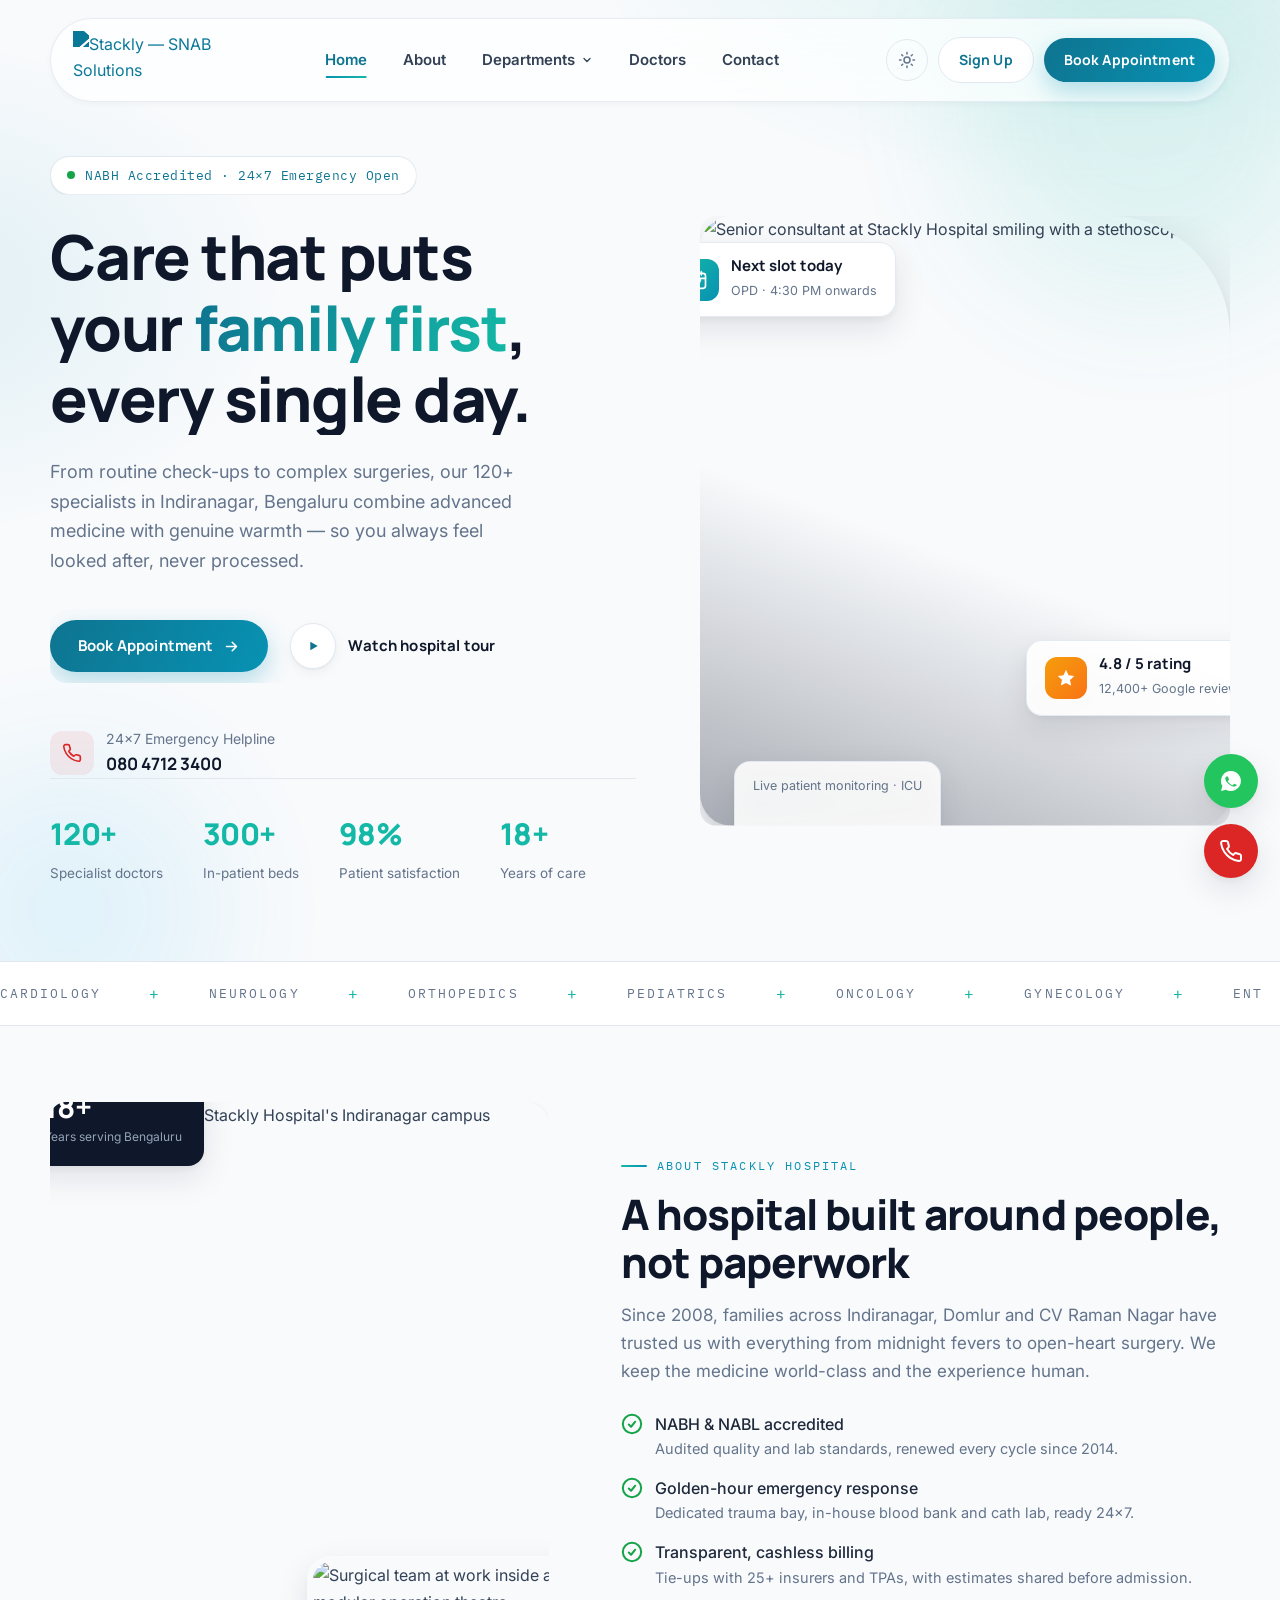
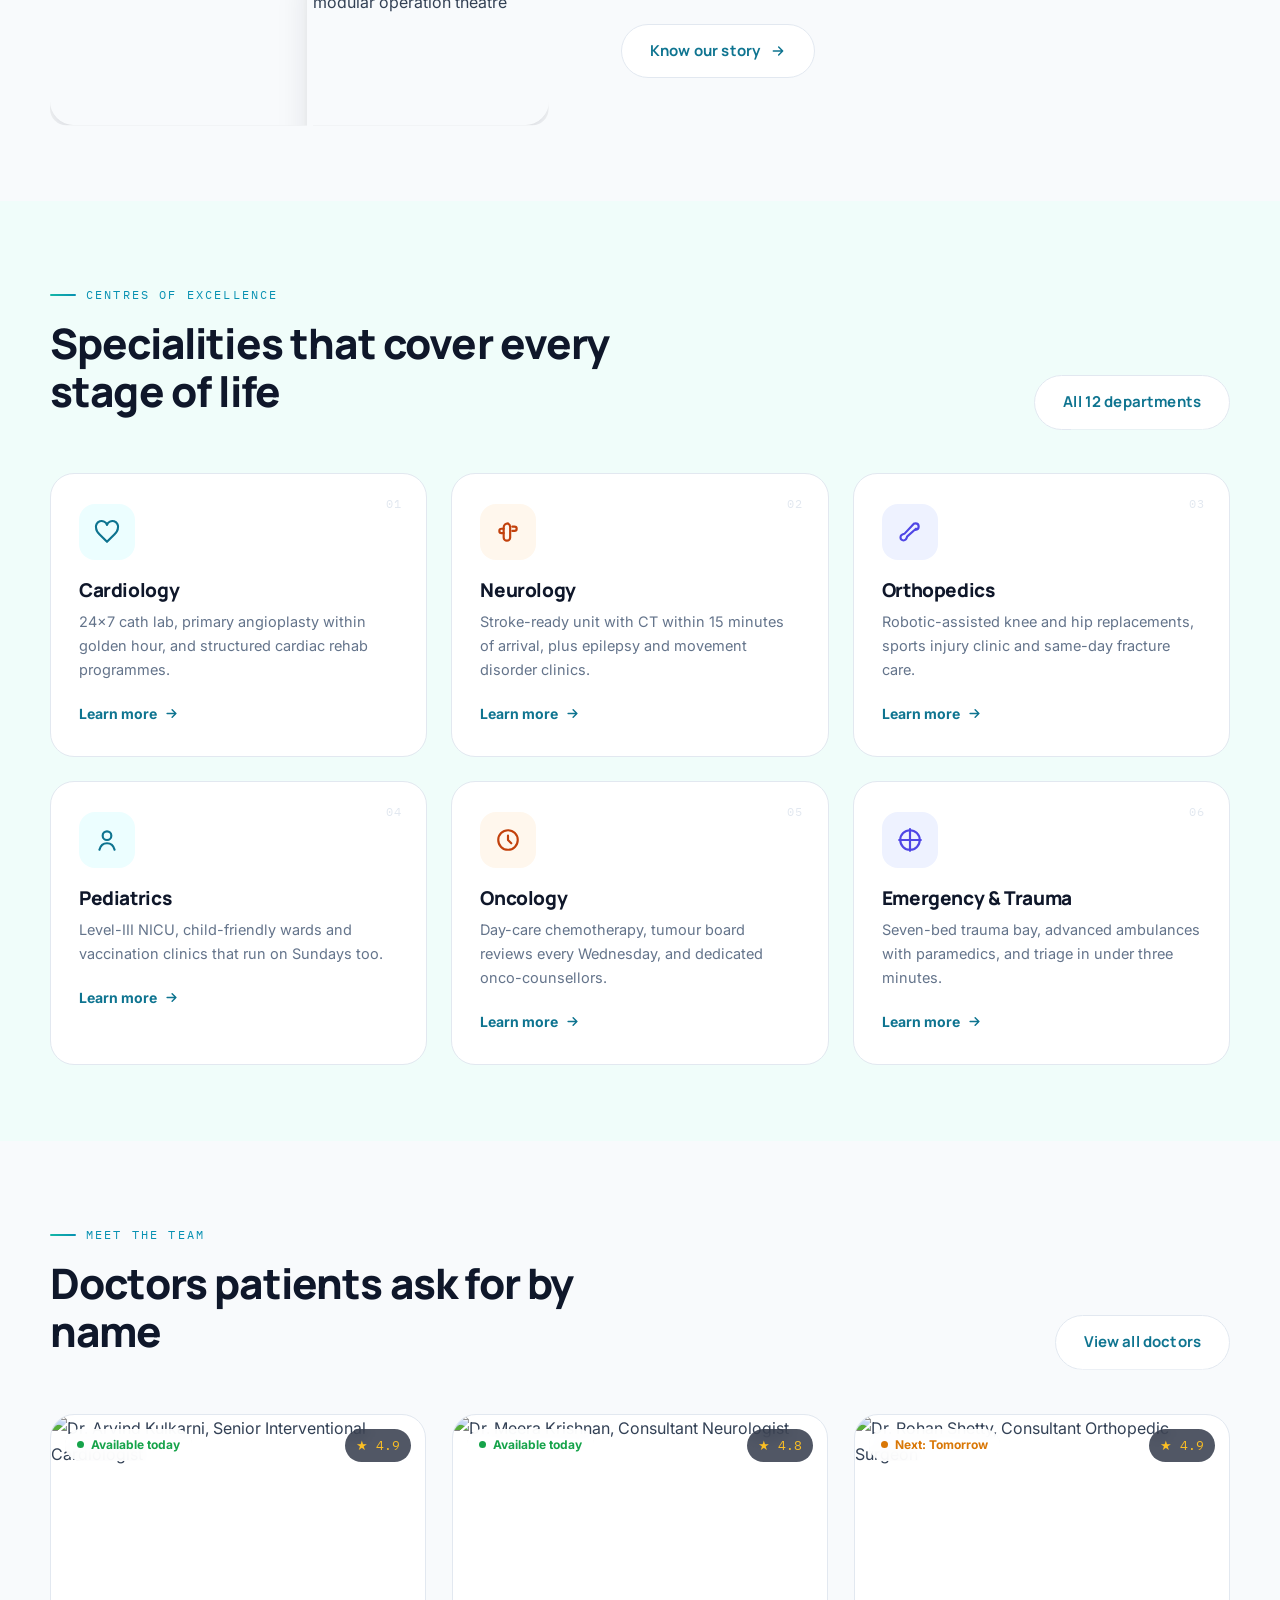
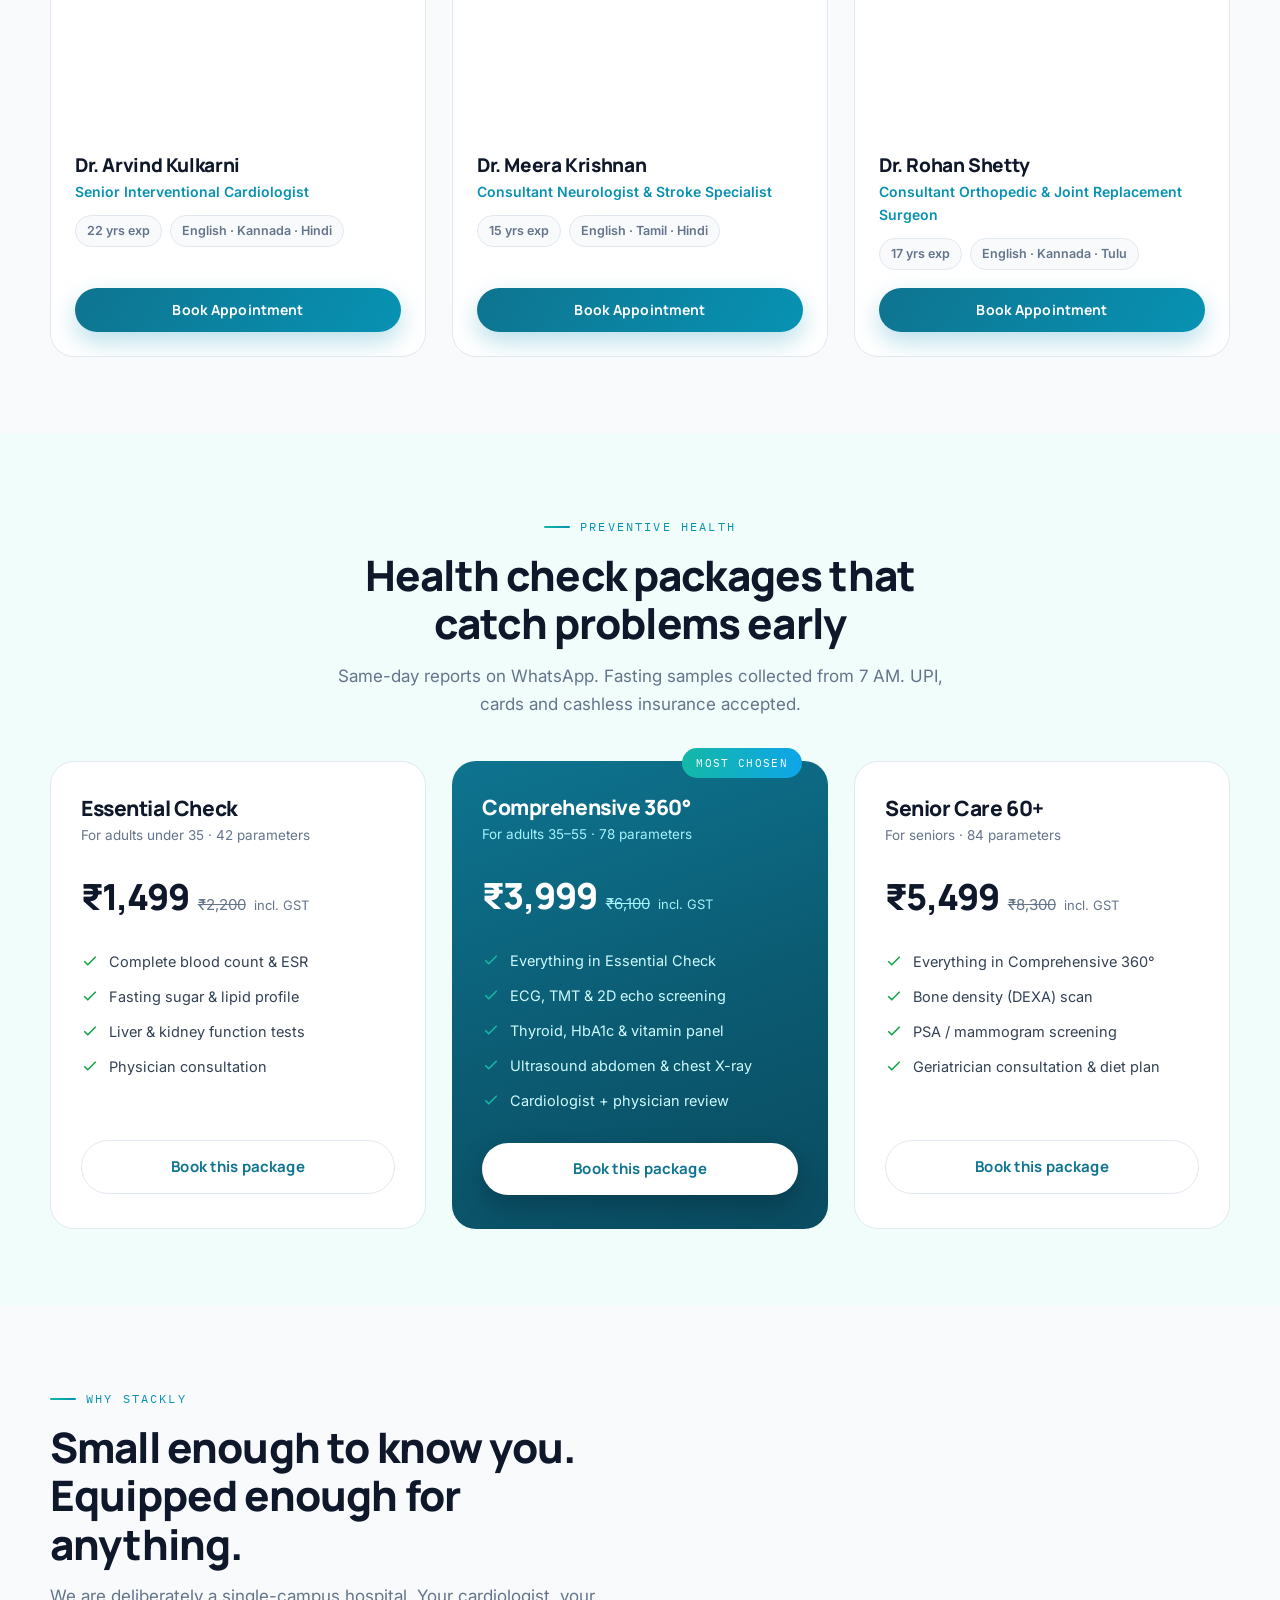
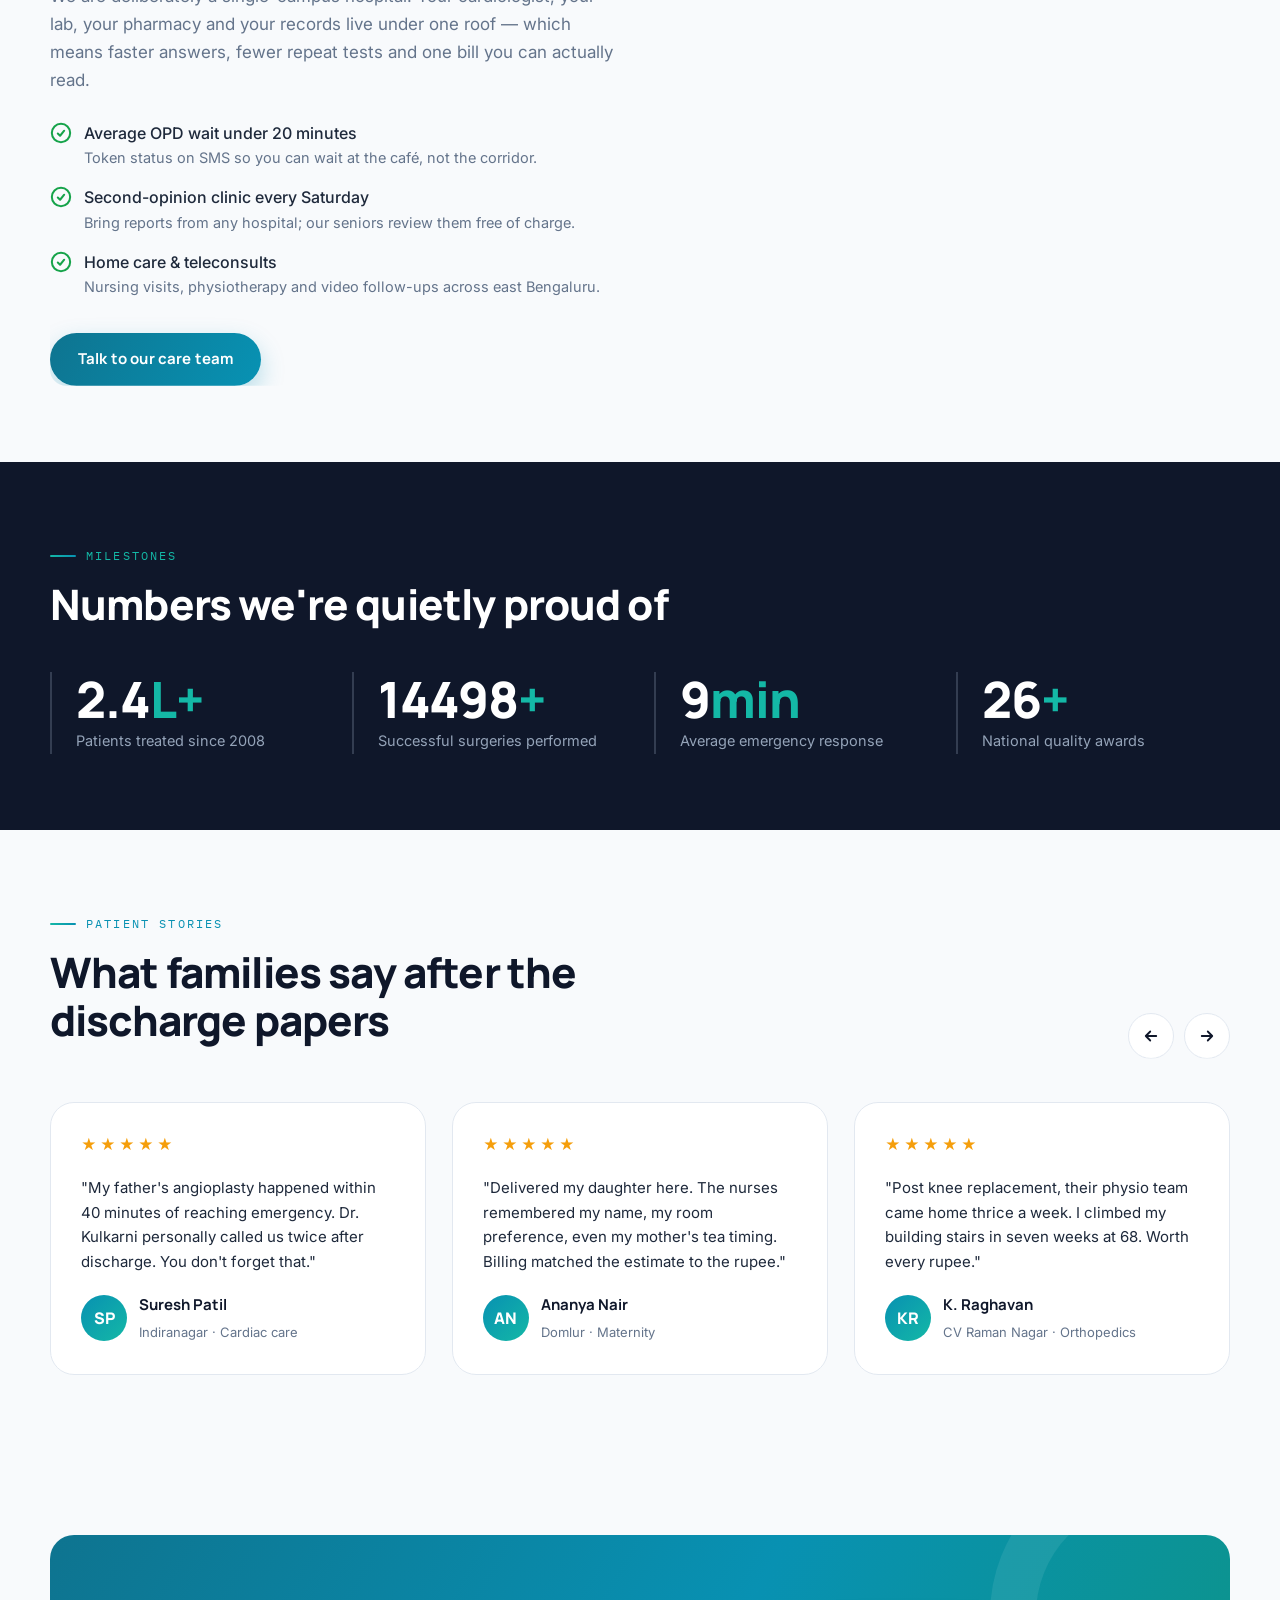
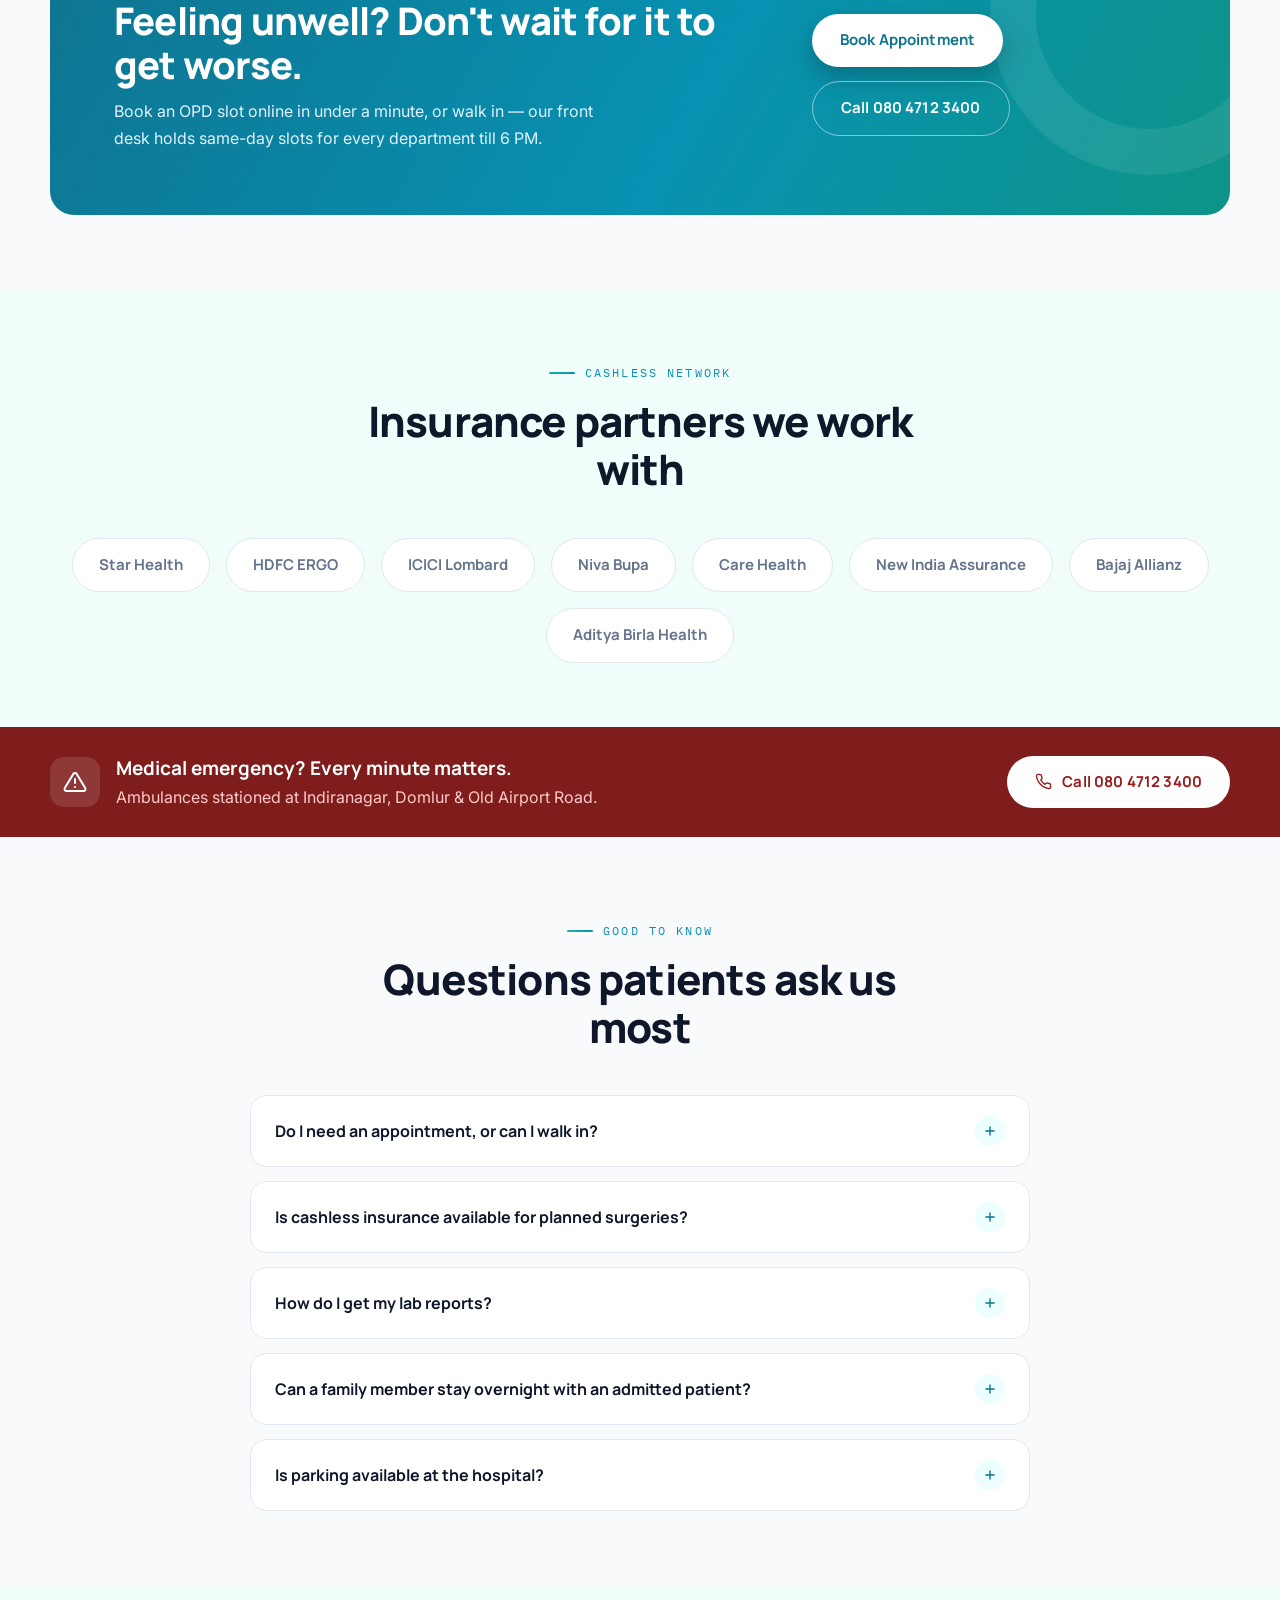
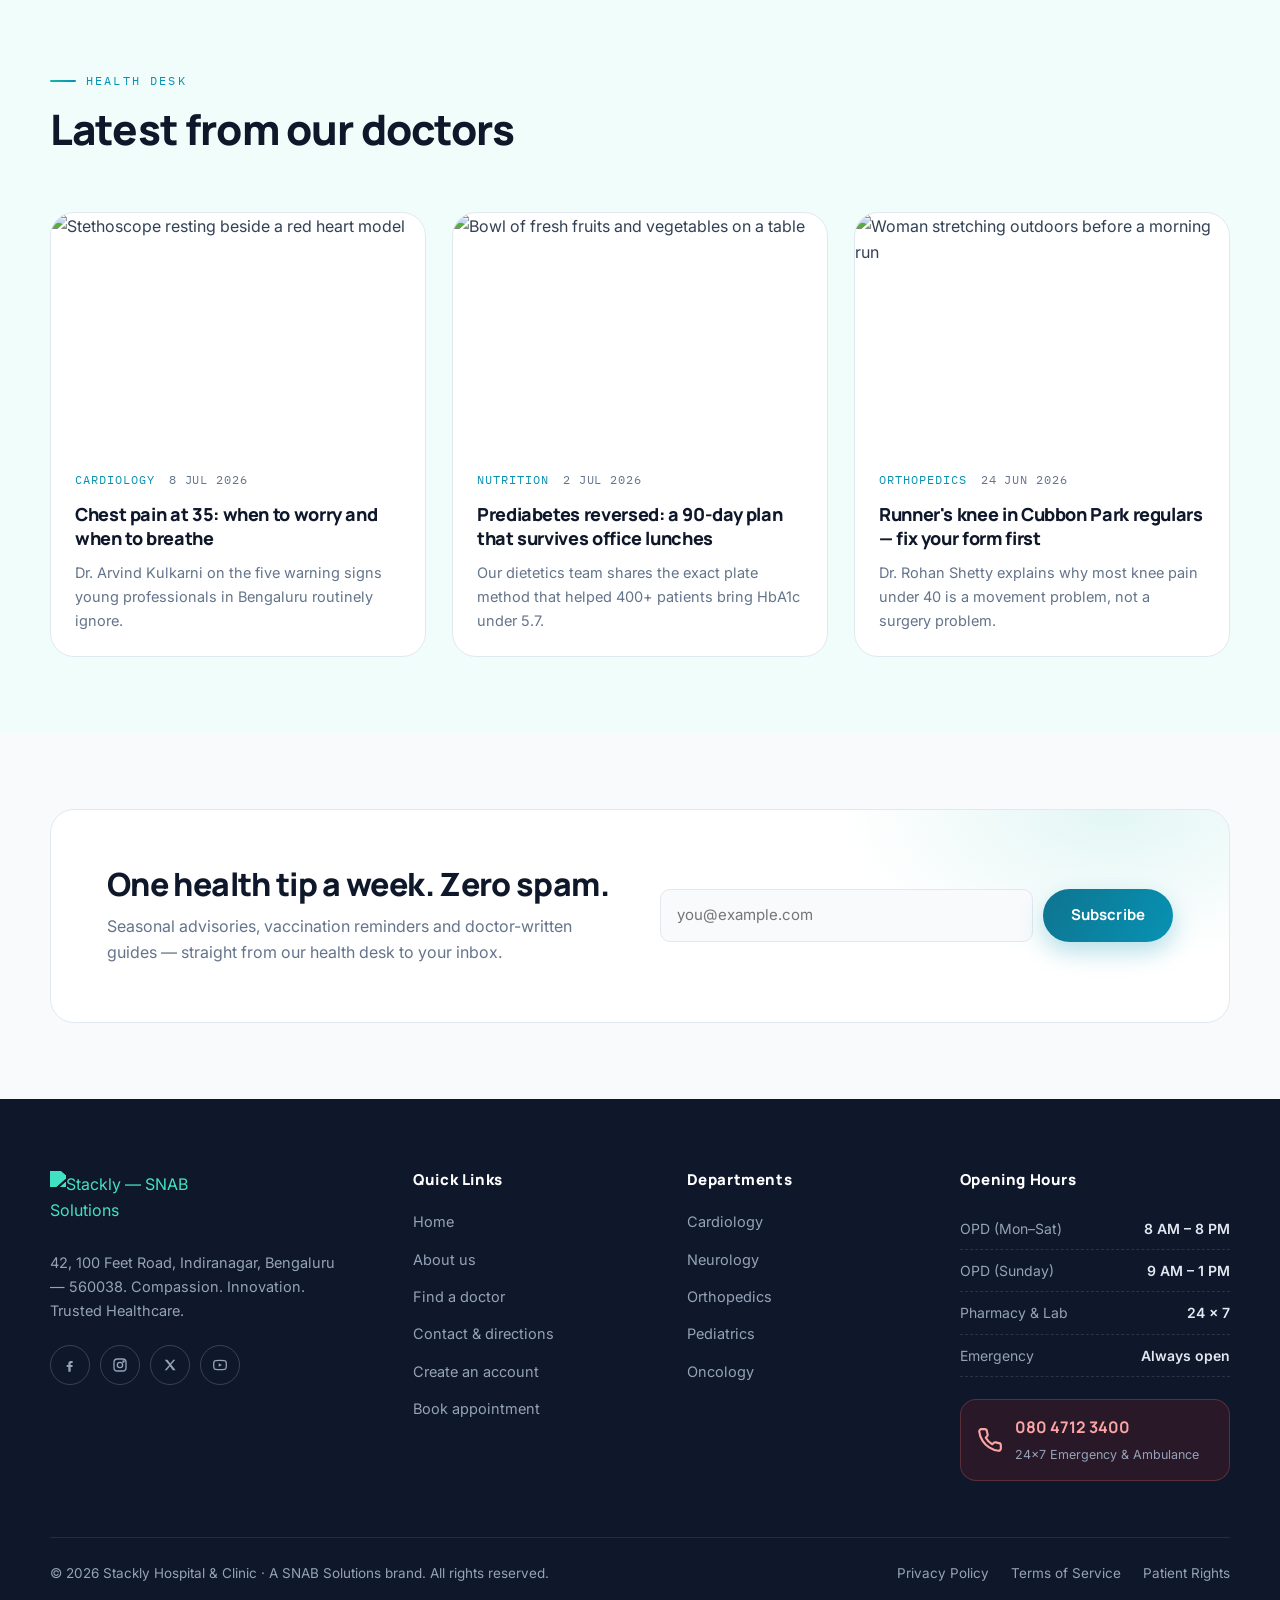
==== index.html @ def2feb5 "initial commit" ====
<!DOCTYPE html>
<html lang="en" data-theme="light">
<head>
  <meta charset="UTF-8">
  <meta name="viewport" content="width=device-width, initial-scale=1.0">
  <title>Stackly Hospital &amp; Clinic — Multi-Speciality Hospital in Bengaluru</title>
  <meta name="description" content="Stackly Hospital & Clinic is a NABH-accredited multi-speciality hospital in Indiranagar, Bengaluru offering 24×7 emergency care, advanced cardiac, neuro and cancer care with 120+ specialist doctors.">
  <link rel="canonical" href="https://www.stacklyhospital.in/index.html">

  <!-- Open Graph -->
  <meta property="og:type" content="website">
  <meta property="og:title" content="Stackly Hospital & Clinic — Compassion. Innovation. Trusted Healthcare.">
  <meta property="og:description" content="NABH-accredited multi-speciality hospital in Bengaluru with 24×7 emergency, 300+ beds and 120+ specialist doctors.">
  <meta property="og:url" content="https://www.stacklyhospital.in/index.html">
  <meta property="og:site_name" content="Stackly Hospital & Clinic">

  <!-- Twitter -->
  <meta name="twitter:card" content="summary_large_image">
  <meta name="twitter:title" content="Stackly Hospital & Clinic — Trusted Healthcare in Bengaluru">
  <meta name="twitter:description" content="24×7 emergency care, advanced diagnostics and 120+ specialists under one roof in Indiranagar, Bengaluru.">

  <!-- Fonts -->
  <link rel="preconnect" href="https://fonts.googleapis.com">
  <link rel="preconnect" href="https://fonts.gstatic.com" crossorigin>
  <link href="https://fonts.googleapis.com/css2?family=Manrope:wght@400;500;600;700;800&family=Inter:wght@400;500;600;700&family=IBM+Plex+Mono:wght@400;500&display=swap" rel="stylesheet">

  <!-- Styles -->
  <link rel="stylesheet" href="css/style.css">
  <link rel="stylesheet" href="css/animations.css">
  <link rel="stylesheet" href="css/responsive.css">

  <!-- Schema.org — Hospital -->
  <script type="application/ld+json">
  {
    "@context": "https://schema.org",
    "@type": "Hospital",
    "name": "Stackly Hospital & Clinic",
    "slogan": "Compassion. Innovation. Trusted Healthcare.",
    "url": "https://www.stacklyhospital.in",
    "telephone": "+91-80-4712-3400",
    "address": {
      "@type": "PostalAddress",
      "streetAddress": "42, 100 Feet Road, Indiranagar",
      "addressLocality": "Bengaluru",
      "addressRegion": "Karnataka",
      "postalCode": "560038",
      "addressCountry": "IN"
    },
    "openingHours": "Mo-Su 00:00-23:59",
    "medicalSpecialty": ["Cardiovascular", "Neurologic", "Orthopedic", "Pediatric", "Oncologic", "Emergency"]
  }
  </script>
</head>
<body>

  <!-- Preloader -->
  <div class="preloader" aria-hidden="true">
    <div>
      <svg class="preloader__pulse" viewBox="0 0 220 50" xmlns="http://www.w3.org/2000/svg">
        <path d="M0 25 H60 L72 25 80 8 92 42 100 25 H130 L140 25 148 14 158 36 166 25 H220"/>
      </svg>
      <p class="preloader__label">Stackly Hospital</p>
    </div>
  </div>

  <!-- Scroll progress -->
  <div class="scroll-progress" aria-hidden="true"></div>

  <!-- ======================= Header ======================= -->
  <header class="site-header">
    <nav class="nav-shell" aria-label="Primary">
      <a class="logo" href="index.html" aria-label="Stackly Hospital &amp; Clinic — home">
        <img class="logo__img" src="https://wsrv.nl/?url=https://snabsolutions.in/wp-content/uploads/2026/02/stackly-snab-solutions.png&w=260&h=104&output=webp&q=80&fit=inside" alt="Stackly — SNAB Solutions" width="260" height="104" fetchpriority="high">
      </a>

      <ul class="nav-links">
        <li><a class="nav-link is-active" href="index.html" aria-current="page">Home</a></li>
        <li><a class="nav-link" href="about.html">About</a></li>
        <li class="has-dropdown">
          <a class="nav-link" href="departments.html">
            Departments
            <svg class="chev" viewBox="0 0 24 24" fill="none" stroke="currentColor" stroke-width="2.5" stroke-linecap="round" aria-hidden="true"><path d="m6 9 6 6 6-6"/></svg>
          </a>
          <div class="dropdown">
            <a href="departments.html#cardiology"><span class="ico"><svg viewBox="0 0 24 24" fill="none" stroke="currentColor" stroke-width="2" stroke-linecap="round" stroke-linejoin="round"><path d="M19 14c1.5-1.5 3-3.2 3-5.2A4.8 4.8 0 0 0 12 5.5 4.8 4.8 0 0 0 2 8.8c0 2 1.5 3.7 3 5.2l7 7Z"/></svg></span>Cardiology</a>
            <a href="departments.html#neurology"><span class="ico"><svg viewBox="0 0 24 24" fill="none" stroke="currentColor" stroke-width="2" stroke-linecap="round" stroke-linejoin="round"><path d="M12 4a4 4 0 0 0-4 4v9a3 3 0 0 0 6 0V8a4 4 0 0 0-2-4Z"/><path d="M8 9H6a2 2 0 0 0 0 4h2m8-6h2a2 2 0 0 1 0 4h-2"/></svg></span>Neurology</a>
            <a href="departments.html#orthopedics"><span class="ico"><svg viewBox="0 0 24 24" fill="none" stroke="currentColor" stroke-width="2" stroke-linecap="round" stroke-linejoin="round"><path d="M17 10c2 0 3-1.5 3-3s-1-3-3-3c-1 0-2 .5-2.5 1.5L7 13.5C6 14 5 14 4 15s-1 3 0 4 3 1 4 0 1-2 1.5-3l8-7"/></svg></span>Orthopedics</a>
            <a href="departments.html#pediatrics"><span class="ico"><svg viewBox="0 0 24 24" fill="none" stroke="currentColor" stroke-width="2" stroke-linecap="round" stroke-linejoin="round"><circle cx="12" cy="8" r="4"/><path d="M5 21c1-4 4-6 7-6s6 2 7 6"/></svg></span>Pediatrics</a>
            <a href="departments.html#oncology"><span class="ico"><svg viewBox="0 0 24 24" fill="none" stroke="currentColor" stroke-width="2" stroke-linecap="round" stroke-linejoin="round"><circle cx="12" cy="12" r="9"/><path d="M12 8v4l3 3"/></svg></span>Oncology</a>
            <a href="departments.html"><span class="ico"><svg viewBox="0 0 24 24" fill="none" stroke="currentColor" stroke-width="2" stroke-linecap="round" stroke-linejoin="round"><path d="M4 6h16M4 12h16M4 18h16"/></svg></span>View all departments</a>
          </div>
        </li>
        <li><a class="nav-link" href="doctors.html">Doctors</a></li>
        <li><a class="nav-link" href="contact.html">Contact</a></li>
      </ul>

      <div class="nav-actions">
        <button class="theme-toggle" type="button" aria-label="Toggle dark mode">
          <svg class="ico-sun" viewBox="0 0 24 24" fill="none" stroke="currentColor" stroke-width="2" stroke-linecap="round" aria-hidden="true"><circle cx="12" cy="12" r="4"/><path d="M12 2v2m0 16v2M4.9 4.9l1.4 1.4m11.4 11.4 1.4 1.4M2 12h2m16 0h2M4.9 19.1l1.4-1.4M17.7 6.3l1.4-1.4"/></svg>
          <svg class="ico-moon" viewBox="0 0 24 24" fill="none" stroke="currentColor" stroke-width="2" stroke-linecap="round" stroke-linejoin="round" aria-hidden="true"><path d="M21 12.8A9 9 0 1 1 11.2 3 7 7 0 0 0 21 12.8Z"/></svg>
        </button>
        <a class="btn btn--ghost btn--sm nav-cta" href="signup.html">Sign Up</a>
        <a class="btn btn--primary btn--sm nav-cta" href="#" data-open-appointment>Book Appointment</a>
        <button class="hamburger" type="button" aria-label="Open menu" aria-expanded="false">
          <span></span><span></span><span></span>
        </button>
      </div>
    </nav>
  </header>

  <!-- Mobile menu -->
  <div class="mobile-menu" id="mobileMenu">
    <a class="is-active" href="index.html" aria-current="page">Home</a>
    <a href="about.html">About</a>
    <a href="departments.html">Departments</a>
    <a href="doctors.html">Doctors</a>
    <a href="contact.html">Contact</a>
    <a href="signup.html">Sign Up</a>
    <a class="btn btn--primary" href="#" data-open-appointment>Book Appointment</a>
  </div>

  <main id="main">

    <!-- ======================= Hero ======================= -->
    <section class="hero" aria-label="Welcome">
      <div class="blob blob--1" aria-hidden="true"></div>
      <div class="blob blob--2" aria-hidden="true"></div>

      <div class="container hero-grid">
        <div class="hero-copy">
          <span class="hero-badge" data-reveal>
            <span class="dot" aria-hidden="true"></span>
            NABH Accredited · 24×7 Emergency Open
          </span>

          <h1>
            <span class="line-reveal"><span>Care that puts</span></span>
            <span class="line-reveal"><span>your <em>family first</em>,</span></span>
            <span class="line-reveal"><span>every single day.</span></span>
          </h1>

          <p class="hero-lede" data-reveal>
            From routine check-ups to complex surgeries, our 120+ specialists in
            Indiranagar, Bengaluru combine advanced medicine with genuine warmth —
            so you always feel looked after, never processed.
          </p>

          <div class="hero-actions" data-reveal>
            <a class="btn btn--primary" href="#" data-open-appointment>
              Book Appointment
              <svg viewBox="0 0 24 24" fill="none" stroke="currentColor" stroke-width="2.2" stroke-linecap="round" stroke-linejoin="round" width="17" height="17" aria-hidden="true"><path d="M5 12h14m-6-6 6 6-6 6"/></svg>
            </a>
            <button class="btn btn--video" type="button">
              <span class="play" aria-hidden="true">
                <svg viewBox="0 0 24 24" fill="currentColor" width="16" height="16"><path d="M8 5.5v13l11-6.5-11-6.5Z"/></svg>
              </span>
              Watch hospital tour
            </button>
          </div>

          <div class="hero-emergency" data-reveal>
            <span class="ico" aria-hidden="true">
              <svg viewBox="0 0 24 24" fill="none" stroke="currentColor" stroke-width="2" stroke-linecap="round" stroke-linejoin="round" width="20" height="20"><path d="M22 16.9v3a2 2 0 0 1-2.2 2 19.8 19.8 0 0 1-8.6-3.1 19.5 19.5 0 0 1-6-6A19.8 19.8 0 0 1 2.1 4.2 2 2 0 0 1 4.1 2h3a2 2 0 0 1 2 1.7c.1 1 .4 2 .7 2.8a2 2 0 0 1-.5 2.1L8.1 9.9a16 16 0 0 0 6 6l1.3-1.2a2 2 0 0 1 2.1-.5c.9.3 1.9.6 2.8.7a2 2 0 0 1 1.7 2Z"/></svg>
            </span>
            <div>
              24×7 Emergency Helpline
              <strong>080 4712 3400</strong>
            </div>
          </div>

          <div class="hero-stats stagger">
            <div class="stat"><b><span data-count="120">0</span><span>+</span></b><small>Specialist doctors</small></div>
            <div class="stat"><b><span data-count="300">0</span><span>+</span></b><small>In-patient beds</small></div>
            <div class="stat"><b><span data-count="98">0</span><span>%</span></b><small>Patient satisfaction</small></div>
            <div class="stat"><b><span data-count="18">0</span><span>+</span></b><small>Years of care</small></div>
          </div>
        </div>

        <div class="hero-media" data-reveal="zoom">
          <div class="hero-media__frame" data-tilt>
            <img src="https://wsrv.nl/?url=https://images.unsplash.com/photo-1612349317150-e413f6a5b16d&w=760&h=880&fit=cover&output=webp&q=72"
                 alt="Senior consultant at Stackly Hospital smiling with a stethoscope"
                 width="760" height="880" fetchpriority="high">
          </div>

          <div class="float-card float-card--appt">
            <span class="ico" aria-hidden="true">
              <svg viewBox="0 0 24 24" fill="none" stroke="currentColor" stroke-width="2" stroke-linecap="round" stroke-linejoin="round" width="20" height="20"><rect x="3" y="4" width="18" height="18" rx="3"/><path d="M16 2v4M8 2v4M3 10h18m-9 4 1.5 1.5L15 12"/></svg>
            </span>
            <div><b>Next slot today</b><small>OPD · 4:30 PM onwards</small></div>
          </div>

          <div class="float-card float-card--rating">
            <span class="ico" aria-hidden="true">
              <svg viewBox="0 0 24 24" fill="currentColor" width="20" height="20"><path d="m12 2 3 6.6 7 .9-5.2 4.9 1.4 7-6.2-3.5L5.8 21l1.4-7L2 9.5l7-.9L12 2Z"/></svg>
            </span>
            <div><b>4.8 / 5 rating</b><small>12,400+ Google reviews</small></div>
          </div>

          <div class="float-card float-card--ecg" aria-hidden="true">
            <small>Live patient monitoring · ICU</small>
            <svg viewBox="0 0 150 34" xmlns="http://www.w3.org/2000/svg">
              <path d="M0 17 H38 L46 17 52 6 60 28 66 17 H96 L104 17 110 10 118 24 124 17 H150"/>
            </svg>
          </div>
        </div>
      </div>
    </section>

    <!-- ======================= Specialties marquee ======================= -->
    <div class="marquee" aria-hidden="true">
      <div class="marquee__track">
        <span>Cardiology</span><span>Neurology</span><span>Orthopedics</span><span>Pediatrics</span><span>Oncology</span><span>Gynecology</span><span>ENT</span><span>Dermatology</span><span>Radiology</span><span>Dental</span>
      </div>
      <div class="marquee__track">
        <span>Cardiology</span><span>Neurology</span><span>Orthopedics</span><span>Pediatrics</span><span>Oncology</span><span>Gynecology</span><span>ENT</span><span>Dermatology</span><span>Radiology</span><span>Dental</span>
      </div>
    </div>

    <!-- ======================= Overview ======================= -->
    <section class="section" aria-labelledby="overview-title">
      <div class="container overview-grid">
        <div class="overview-media" data-reveal="left">
          <img src="https://wsrv.nl/?url=https://images.unsplash.com/photo-1586773860418-d37222d8fce3&w=680&h=850&fit=cover&output=webp&q=72"
               alt="Modern facade of Stackly Hospital's Indiranagar campus"
               width="680" height="850" loading="lazy">
          <img class="img-sm" src="https://wsrv.nl/?url=https://images.unsplash.com/photo-1551076805-e1869033e561&w=480&h=360&fit=cover&output=webp&q=72"
               alt="Surgical team at work inside a modular operation theatre"
               width="480" height="360" loading="lazy">
          <div class="years"><b>18+</b><small>Years serving Bengaluru</small></div>
        </div>

        <div data-reveal="right">
          <p class="eyebrow">About Stackly Hospital</p>
          <h2 class="section-title" id="overview-title">A hospital built around people, not paperwork</h2>
          <p class="section-sub">
            Since 2008, families across Indiranagar, Domlur and CV Raman Nagar have
            trusted us with everything from midnight fevers to open-heart surgery.
            We keep the medicine world-class and the experience human.
          </p>

          <ul class="check-list">
            <li>
              <svg viewBox="0 0 24 24" fill="none" stroke="currentColor" stroke-width="2.2" stroke-linecap="round" stroke-linejoin="round" aria-hidden="true"><circle cx="12" cy="12" r="10"/><path d="m8.5 12.5 2.5 2.5 4.5-5.5"/></svg>
              <div>NABH &amp; NABL accredited<small>Audited quality and lab standards, renewed every cycle since 2014.</small></div>
            </li>
            <li>
              <svg viewBox="0 0 24 24" fill="none" stroke="currentColor" stroke-width="2.2" stroke-linecap="round" stroke-linejoin="round" aria-hidden="true"><circle cx="12" cy="12" r="10"/><path d="m8.5 12.5 2.5 2.5 4.5-5.5"/></svg>
              <div>Golden-hour emergency response<small>Dedicated trauma bay, in-house blood bank and cath lab, ready 24×7.</small></div>
            </li>
            <li>
              <svg viewBox="0 0 24 24" fill="none" stroke="currentColor" stroke-width="2.2" stroke-linecap="round" stroke-linejoin="round" aria-hidden="true"><circle cx="12" cy="12" r="10"/><path d="m8.5 12.5 2.5 2.5 4.5-5.5"/></svg>
              <div>Transparent, cashless billing<small>Tie-ups with 25+ insurers and TPAs, with estimates shared before admission.</small></div>
            </li>
          </ul>

          <a class="btn btn--ghost" href="about.html">Know our story
            <svg viewBox="0 0 24 24" fill="none" stroke="currentColor" stroke-width="2.2" stroke-linecap="round" stroke-linejoin="round" width="16" height="16" aria-hidden="true"><path d="M5 12h14m-6-6 6 6-6 6"/></svg>
          </a>
        </div>
      </div>
    </section>

    <!-- ======================= Departments ======================= -->
    <section class="section section--tint" aria-labelledby="dept-title">
      <div class="container">
        <div class="section-head section-head--split" data-reveal>
          <div>
            <p class="eyebrow">Centres of Excellence</p>
            <h2 class="section-title" id="dept-title">Specialities that cover every stage of life</h2>
          </div>
          <a class="btn btn--ghost" href="departments.html">All 12 departments</a>
        </div>

        <div class="dept-grid stagger">
          <article class="dept-card">
            <span class="num">01</span>
            <span class="ico" aria-hidden="true"><svg viewBox="0 0 24 24" fill="none" stroke="currentColor" stroke-width="2" stroke-linecap="round" stroke-linejoin="round"><path d="M19 14c1.5-1.5 3-3.2 3-5.2A4.8 4.8 0 0 0 12 5.5 4.8 4.8 0 0 0 2 8.8c0 2 1.5 3.7 3 5.2l7 7Z"/></svg></span>
            <h3>Cardiology</h3>
            <p>24×7 cath lab, primary angioplasty within golden hour, and structured cardiac rehab programmes.</p>
            <a class="link" href="departments.html#cardiology">Learn more <svg viewBox="0 0 24 24" fill="none" stroke="currentColor" stroke-width="2.4" stroke-linecap="round" stroke-linejoin="round" aria-hidden="true"><path d="M5 12h14m-6-6 6 6-6 6"/></svg></a>
          </article>

          <article class="dept-card">
            <span class="num">02</span>
            <span class="ico" aria-hidden="true"><svg viewBox="0 0 24 24" fill="none" stroke="currentColor" stroke-width="2" stroke-linecap="round" stroke-linejoin="round"><path d="M12 4a4 4 0 0 0-4 4v9a3 3 0 0 0 6 0V8a4 4 0 0 0-2-4Z"/><path d="M8 9H6a2 2 0 0 0 0 4h2m8-6h2a2 2 0 0 1 0 4h-2"/></svg></span>
            <h3>Neurology</h3>
            <p>Stroke-ready unit with CT within 15 minutes of arrival, plus epilepsy and movement disorder clinics.</p>
            <a class="link" href="departments.html#neurology">Learn more <svg viewBox="0 0 24 24" fill="none" stroke="currentColor" stroke-width="2.4" stroke-linecap="round" stroke-linejoin="round" aria-hidden="true"><path d="M5 12h14m-6-6 6 6-6 6"/></svg></a>
          </article>

          <article class="dept-card">
            <span class="num">03</span>
            <span class="ico" aria-hidden="true"><svg viewBox="0 0 24 24" fill="none" stroke="currentColor" stroke-width="2" stroke-linecap="round" stroke-linejoin="round"><path d="M17 10c2 0 3-1.5 3-3s-1-3-3-3c-1 0-2 .5-2.5 1.5L7 13.5C6 14 5 14 4 15s-1 3 0 4 3 1 4 0 1-2 1.5-3l8-7"/></svg></span>
            <h3>Orthopedics</h3>
            <p>Robotic-assisted knee and hip replacements, sports injury clinic and same-day fracture care.</p>
            <a class="link" href="departments.html#orthopedics">Learn more <svg viewBox="0 0 24 24" fill="none" stroke="currentColor" stroke-width="2.4" stroke-linecap="round" stroke-linejoin="round" aria-hidden="true"><path d="M5 12h14m-6-6 6 6-6 6"/></svg></a>
          </article>

          <article class="dept-card">
            <span class="num">04</span>
            <span class="ico" aria-hidden="true"><svg viewBox="0 0 24 24" fill="none" stroke="currentColor" stroke-width="2" stroke-linecap="round" stroke-linejoin="round"><circle cx="12" cy="8" r="4"/><path d="M5 21c1-4 4-6 7-6s6 2 7 6"/></svg></span>
            <h3>Pediatrics</h3>
            <p>Level-III NICU, child-friendly wards and vaccination clinics that run on Sundays too.</p>
            <a class="link" href="departments.html#pediatrics">Learn more <svg viewBox="0 0 24 24" fill="none" stroke="currentColor" stroke-width="2.4" stroke-linecap="round" stroke-linejoin="round" aria-hidden="true"><path d="M5 12h14m-6-6 6 6-6 6"/></svg></a>
          </article>

          <article class="dept-card">
            <span class="num">05</span>
            <span class="ico" aria-hidden="true"><svg viewBox="0 0 24 24" fill="none" stroke="currentColor" stroke-width="2" stroke-linecap="round" stroke-linejoin="round"><circle cx="12" cy="12" r="9"/><path d="M12 8v4l3 3"/></svg></span>
            <h3>Oncology</h3>
            <p>Day-care chemotherapy, tumour board reviews every Wednesday, and dedicated onco-counsellors.</p>
            <a class="link" href="departments.html#oncology">Learn more <svg viewBox="0 0 24 24" fill="none" stroke="currentColor" stroke-width="2.4" stroke-linecap="round" stroke-linejoin="round" aria-hidden="true"><path d="M5 12h14m-6-6 6 6-6 6"/></svg></a>
          </article>

          <article class="dept-card">
            <span class="num">06</span>
            <span class="ico" aria-hidden="true"><svg viewBox="0 0 24 24" fill="none" stroke="currentColor" stroke-width="2" stroke-linecap="round" stroke-linejoin="round"><path d="M12 2v20M2 12h20"/><circle cx="12" cy="12" r="9"/></svg></span>
            <h3>Emergency &amp; Trauma</h3>
            <p>Seven-bed trauma bay, advanced ambulances with paramedics, and triage in under three minutes.</p>
            <a class="link" href="departments.html#emergency">Learn more <svg viewBox="0 0 24 24" fill="none" stroke="currentColor" stroke-width="2.4" stroke-linecap="round" stroke-linejoin="round" aria-hidden="true"><path d="M5 12h14m-6-6 6 6-6 6"/></svg></a>
          </article>
        </div>
      </div>
    </section>

    <!-- ======================= Doctors preview ======================= -->
    <section class="section" aria-labelledby="docs-title">
      <div class="container">
        <div class="section-head section-head--split" data-reveal>
          <div>
            <p class="eyebrow">Meet the team</p>
            <h2 class="section-title" id="docs-title">Doctors patients ask for by name</h2>
          </div>
          <a class="btn btn--ghost" href="doctors.html">View all doctors</a>
        </div>

        <div class="doc-grid stagger">
          <article class="doc-card">
            <div class="doc-card__media">
              <img src="https://wsrv.nl/?url=https://images.unsplash.com/photo-1622253692010-333f2da6031d&w=600&h=520&fit=cover&output=webp&q=72"
                   alt="Dr. Arvind Kulkarni, Senior Interventional Cardiologist" width="600" height="520" loading="lazy">
              <span class="avail-badge">Available today</span>
              <span class="doc-card__rating" aria-label="Rated 4.9 out of 5">★ 4.9</span>
            </div>
            <div class="doc-card__body">
              <h3>Dr. Arvind Kulkarni</h3>
              <p class="doc-card__spec">Senior Interventional Cardiologist</p>
              <div class="doc-card__meta">
                <span>22 yrs exp</span><span>English · Kannada · Hindi</span>
              </div>
              <a class="btn btn--primary btn--sm" href="#" data-open-appointment>Book Appointment</a>
            </div>
          </article>

          <article class="doc-card">
            <div class="doc-card__media">
              <img src="https://wsrv.nl/?url=https://images.unsplash.com/photo-1594824476967-48c8b964273f&w=600&h=520&fit=cover&output=webp&q=72"
                   alt="Dr. Meera Krishnan, Consultant Neurologist" width="600" height="520" loading="lazy">
              <span class="avail-badge">Available today</span>
              <span class="doc-card__rating" aria-label="Rated 4.8 out of 5">★ 4.8</span>
            </div>
            <div class="doc-card__body">
              <h3>Dr. Meera Krishnan</h3>
              <p class="doc-card__spec">Consultant Neurologist &amp; Stroke Specialist</p>
              <div class="doc-card__meta">
                <span>15 yrs exp</span><span>English · Tamil · Hindi</span>
              </div>
              <a class="btn btn--primary btn--sm" href="#" data-open-appointment>Book Appointment</a>
            </div>
          </article>

          <article class="doc-card">
            <div class="doc-card__media">
              <img src="https://wsrv.nl/?url=https://images.unsplash.com/photo-1537368910025-700350fe46c7&w=600&h=520&fit=cover&output=webp&q=72"
                   alt="Dr. Rohan Shetty, Consultant Orthopedic Surgeon" width="600" height="520" loading="lazy">
              <span class="avail-badge avail-badge--off">Next: Tomorrow</span>
              <span class="doc-card__rating" aria-label="Rated 4.9 out of 5">★ 4.9</span>
            </div>
            <div class="doc-card__body">
              <h3>Dr. Rohan Shetty</h3>
              <p class="doc-card__spec">Consultant Orthopedic &amp; Joint Replacement Surgeon</p>
              <div class="doc-card__meta">
                <span>17 yrs exp</span><span>English · Kannada · Tulu</span>
              </div>
              <a class="btn btn--primary btn--sm" href="#" data-open-appointment>Book Appointment</a>
            </div>
          </article>
        </div>
      </div>
    </section>

    <!-- ======================= Health packages ======================= -->
    <section class="section section--tint" aria-labelledby="pkg-title">
      <div class="container">
        <div class="section-head section-head--center" data-reveal>
          <p class="eyebrow">Preventive Health</p>
          <h2 class="section-title" id="pkg-title">Health check packages that catch problems early</h2>
          <p class="section-sub">Same-day reports on WhatsApp. Fasting samples collected from 7 AM. UPI, cards and cashless insurance accepted.</p>
        </div>

        <div class="pkg-grid stagger">
          <article class="pkg-card">
            <h3>Essential Check</h3>
            <p class="pkg-for">For adults under 35 · 42 parameters</p>
            <div class="pkg-price"><b>₹1,499</b><s>₹2,200</s><small>incl. GST</small></div>
            <ul class="pkg-list">
              <li><svg viewBox="0 0 24 24" fill="none" stroke="currentColor" stroke-width="2.2" stroke-linecap="round" stroke-linejoin="round" aria-hidden="true"><path d="m5 13 4 4L19 7"/></svg>Complete blood count &amp; ESR</li>
              <li><svg viewBox="0 0 24 24" fill="none" stroke="currentColor" stroke-width="2.2" stroke-linecap="round" stroke-linejoin="round" aria-hidden="true"><path d="m5 13 4 4L19 7"/></svg>Fasting sugar &amp; lipid profile</li>
              <li><svg viewBox="0 0 24 24" fill="none" stroke="currentColor" stroke-width="2.2" stroke-linecap="round" stroke-linejoin="round" aria-hidden="true"><path d="m5 13 4 4L19 7"/></svg>Liver &amp; kidney function tests</li>
              <li><svg viewBox="0 0 24 24" fill="none" stroke="currentColor" stroke-width="2.2" stroke-linecap="round" stroke-linejoin="round" aria-hidden="true"><path d="m5 13 4 4L19 7"/></svg>Physician consultation</li>
            </ul>
            <a class="btn btn--ghost" href="#" data-open-appointment>Book this package</a>
          </article>

          <article class="pkg-card pkg-card--featured">
            <span class="pkg-tag">Most chosen</span>
            <h3>Comprehensive 360°</h3>
            <p class="pkg-for">For adults 35–55 · 78 parameters</p>
            <div class="pkg-price"><b>₹3,999</b><s>₹6,100</s><small>incl. GST</small></div>
            <ul class="pkg-list">
              <li><svg viewBox="0 0 24 24" fill="none" stroke="currentColor" stroke-width="2.2" stroke-linecap="round" stroke-linejoin="round" aria-hidden="true"><path d="m5 13 4 4L19 7"/></svg>Everything in Essential Check</li>
              <li><svg viewBox="0 0 24 24" fill="none" stroke="currentColor" stroke-width="2.2" stroke-linecap="round" stroke-linejoin="round" aria-hidden="true"><path d="m5 13 4 4L19 7"/></svg>ECG, TMT &amp; 2D echo screening</li>
              <li><svg viewBox="0 0 24 24" fill="none" stroke="currentColor" stroke-width="2.2" stroke-linecap="round" stroke-linejoin="round" aria-hidden="true"><path d="m5 13 4 4L19 7"/></svg>Thyroid, HbA1c &amp; vitamin panel</li>
              <li><svg viewBox="0 0 24 24" fill="none" stroke="currentColor" stroke-width="2.2" stroke-linecap="round" stroke-linejoin="round" aria-hidden="true"><path d="m5 13 4 4L19 7"/></svg>Ultrasound abdomen &amp; chest X-ray</li>
              <li><svg viewBox="0 0 24 24" fill="none" stroke="currentColor" stroke-width="2.2" stroke-linecap="round" stroke-linejoin="round" aria-hidden="true"><path d="m5 13 4 4L19 7"/></svg>Cardiologist + physician review</li>
            </ul>
            <a class="btn btn--light" href="#" data-open-appointment>Book this package</a>
          </article>

          <article class="pkg-card">
            <h3>Senior Care 60+</h3>
            <p class="pkg-for">For seniors · 84 parameters</p>
            <div class="pkg-price"><b>₹5,499</b><s>₹8,300</s><small>incl. GST</small></div>
            <ul class="pkg-list">
              <li><svg viewBox="0 0 24 24" fill="none" stroke="currentColor" stroke-width="2.2" stroke-linecap="round" stroke-linejoin="round" aria-hidden="true"><path d="m5 13 4 4L19 7"/></svg>Everything in Comprehensive 360°</li>
              <li><svg viewBox="0 0 24 24" fill="none" stroke="currentColor" stroke-width="2.2" stroke-linecap="round" stroke-linejoin="round" aria-hidden="true"><path d="m5 13 4 4L19 7"/></svg>Bone density (DEXA) scan</li>
              <li><svg viewBox="0 0 24 24" fill="none" stroke="currentColor" stroke-width="2.2" stroke-linecap="round" stroke-linejoin="round" aria-hidden="true"><path d="m5 13 4 4L19 7"/></svg>PSA / mammogram screening</li>
              <li><svg viewBox="0 0 24 24" fill="none" stroke="currentColor" stroke-width="2.2" stroke-linecap="round" stroke-linejoin="round" aria-hidden="true"><path d="m5 13 4 4L19 7"/></svg>Geriatrician consultation &amp; diet plan</li>
            </ul>
            <a class="btn btn--ghost" href="#" data-open-appointment>Book this package</a>
          </article>
        </div>
      </div>
    </section>

    <!-- ======================= Why choose us ======================= -->
    <section class="section" aria-labelledby="why-title">
      <div class="container grid-2">
        <div data-reveal="left">
          <p class="eyebrow">Why Stackly</p>
          <h2 class="section-title" id="why-title">Small enough to know you. Equipped enough for anything.</h2>
          <p class="section-sub">
            We are deliberately a single-campus hospital. Your cardiologist, your lab,
            your pharmacy and your records live under one roof — which means faster
            answers, fewer repeat tests and one bill you can actually read.
          </p>
          <ul class="check-list">
            <li>
              <svg viewBox="0 0 24 24" fill="none" stroke="currentColor" stroke-width="2.2" stroke-linecap="round" stroke-linejoin="round" aria-hidden="true"><circle cx="12" cy="12" r="10"/><path d="m8.5 12.5 2.5 2.5 4.5-5.5"/></svg>
              <div>Average OPD wait under 20 minutes<small>Token status on SMS so you can wait at the café, not the corridor.</small></div>
            </li>
            <li>
              <svg viewBox="0 0 24 24" fill="none" stroke="currentColor" stroke-width="2.2" stroke-linecap="round" stroke-linejoin="round" aria-hidden="true"><circle cx="12" cy="12" r="10"/><path d="m8.5 12.5 2.5 2.5 4.5-5.5"/></svg>
              <div>Second-opinion clinic every Saturday<small>Bring reports from any hospital; our seniors review them free of charge.</small></div>
            </li>
            <li>
              <svg viewBox="0 0 24 24" fill="none" stroke="currentColor" stroke-width="2.2" stroke-linecap="round" stroke-linejoin="round" aria-hidden="true"><circle cx="12" cy="12" r="10"/><path d="m8.5 12.5 2.5 2.5 4.5-5.5"/></svg>
              <div>Home care &amp; teleconsults<small>Nursing visits, physiotherapy and video follow-ups across east Bengaluru.</small></div>
            </li>
          </ul>
          <a class="btn btn--primary" href="contact.html">Talk to our care team</a>
        </div>

        <div data-reveal="mask">
          <img src="https://wsrv.nl/?url=https://images.unsplash.com/photo-1666214280557-f1b5022eb634&w=760&h=640&fit=cover&output=webp&q=72"
               alt="Doctor explaining a treatment plan to a patient and her daughter"
               width="760" height="640" loading="lazy" style="border-radius:24px; box-shadow:var(--shadow-md);">
        </div>
      </div>
    </section>

    <!-- ======================= Achievements ======================= -->
    <section class="section section--dark" aria-labelledby="ach-title">
      <div class="container">
        <div class="section-head" data-reveal>
          <p class="eyebrow">Milestones</p>
          <h2 class="section-title" id="ach-title">Numbers we're quietly proud of</h2>
        </div>
        <div class="counters stagger">
          <div class="counter"><b><span data-count="2.4">0</span><span class="suffix">L+</span></b><small>Patients treated since 2008</small></div>
          <div class="counter"><b><span data-count="14500">0</span><span class="suffix">+</span></b><small>Successful surgeries performed</small></div>
          <div class="counter"><b><span data-count="9">0</span><span class="suffix">min</span></b><small>Average emergency response</small></div>
          <div class="counter"><b><span data-count="26">0</span><span class="suffix">+</span></b><small>National quality awards</small></div>
        </div>
      </div>
    </section>

    <!-- ======================= Testimonials ======================= -->
    <section class="section" aria-labelledby="testi-title">
      <div class="container">
        <div class="section-head section-head--split" data-reveal>
          <div>
            <p class="eyebrow">Patient stories</p>
            <h2 class="section-title" id="testi-title">What families say after the discharge papers</h2>
          </div>
          <div class="testi-nav">
            <button type="button" data-testi-prev aria-label="Previous testimonials">
              <svg viewBox="0 0 24 24" fill="none" stroke="currentColor" stroke-width="2.4" stroke-linecap="round" stroke-linejoin="round" aria-hidden="true"><path d="M19 12H5m6 6-6-6 6-6"/></svg>
            </button>
            <button type="button" data-testi-next aria-label="Next testimonials">
              <svg viewBox="0 0 24 24" fill="none" stroke="currentColor" stroke-width="2.4" stroke-linecap="round" stroke-linejoin="round" aria-hidden="true"><path d="M5 12h14m-6-6 6 6-6 6"/></svg>
            </button>
          </div>
        </div>

        <div class="testi-wrap" data-reveal>
          <div class="testi-track" tabindex="0" aria-label="Patient testimonials, scrollable">
            <blockquote class="testi-card">
              <div class="stars" aria-label="5 star rating">★★★★★</div>
              <p>"My father's angioplasty happened within 40 minutes of reaching emergency. Dr. Kulkarni personally called us twice after discharge. You don't forget that."</p>
              <footer><span class="avatar" aria-hidden="true">SP</span><div><b>Suresh Patil</b><small>Indiranagar · Cardiac care</small></div></footer>
            </blockquote>
            <blockquote class="testi-card">
              <div class="stars" aria-label="5 star rating">★★★★★</div>
              <p>"Delivered my daughter here. The nurses remembered my name, my room preference, even my mother's tea timing. Billing matched the estimate to the rupee."</p>
              <footer><span class="avatar" aria-hidden="true">AN</span><div><b>Ananya Nair</b><small>Domlur · Maternity</small></div></footer>
            </blockquote>
            <blockquote class="testi-card">
              <div class="stars" aria-label="5 star rating">★★★★★</div>
              <p>"Post knee replacement, their physio team came home thrice a week. I climbed my building stairs in seven weeks at 68. Worth every rupee."</p>
              <footer><span class="avatar" aria-hidden="true">KR</span><div><b>K. Raghavan</b><small>CV Raman Nagar · Orthopedics</small></div></footer>
            </blockquote>
            <blockquote class="testi-card">
              <div class="stars" aria-label="5 star rating">★★★★★</div>
              <p>"Chemo is frightening. The day-care oncology ward made it bearable — warm blankets, a counsellor who listens, and zero waiting for my slot."</p>
              <footer><span class="avatar" aria-hidden="true">FB</span><div><b>Farida Begum</b><small>Frazer Town · Oncology</small></div></footer>
            </blockquote>
            <blockquote class="testi-card">
              <div class="stars" aria-label="5 star rating">★★★★★</div>
              <p>"Rushed my son in at 2 AM with breathing trouble. Triaged in minutes, pediatrician at the bed before I finished the forms. Forever grateful."</p>
              <footer><span class="avatar" aria-hidden="true">VG</span><div><b>Vikram Gowda</b><small>HAL 2nd Stage · Pediatrics</small></div></footer>
            </blockquote>
          </div>
        </div>
      </div>
    </section>

    <!-- ======================= Appointment CTA ======================= -->
    <section class="section" aria-label="Book an appointment">
      <div class="container">
        <div class="cta-band" data-reveal="zoom">
          <div>
            <h2>Feeling unwell? Don't wait for it to get worse.</h2>
            <p>Book an OPD slot online in under a minute, or walk in — our front desk holds same-day slots for every department till 6 PM.</p>
          </div>
          <div class="actions">
            <a class="btn btn--light" href="#" data-open-appointment>Book Appointment</a>
            <a class="btn btn--ghost" href="tel:+918047123400" style="border-color:rgba(255,255,255,.5); color:#fff; background:transparent;">Call 080 4712 3400</a>
          </div>
        </div>
      </div>
    </section>

    <!-- ======================= Insurance partners ======================= -->
    <section class="section section--tint" aria-labelledby="ins-title" style="padding-block:64px;">
      <div class="container">
        <div class="section-head section-head--center" data-reveal>
          <p class="eyebrow">Cashless Network</p>
          <h2 class="section-title" id="ins-title">Insurance partners we work with</h2>
        </div>
        <div class="insurance-strip stagger">
          <span>Star Health</span>
          <span>HDFC ERGO</span>
          <span>ICICI Lombard</span>
          <span>Niva Bupa</span>
          <span>Care Health</span>
          <span>New India Assurance</span>
          <span>Bajaj Allianz</span>
          <span>Aditya Birla Health</span>
        </div>
      </div>
    </section>

    <!-- ======================= Emergency banner ======================= -->
    <section class="emergency-banner" aria-label="Emergency contact">
      <div class="container">
        <div class="left">
          <span class="ico" aria-hidden="true">
            <svg viewBox="0 0 24 24" fill="none" stroke="currentColor" stroke-width="2" stroke-linecap="round" stroke-linejoin="round" width="24" height="24"><path d="M12 9v4m0 4h.01M10.3 3.9 1.8 18a2 2 0 0 0 1.7 3h17a2 2 0 0 0 1.7-3L13.7 3.9a2 2 0 0 0-3.4 0Z"/></svg>
          </span>
          <div>
            <b>Medical emergency? Every minute matters.</b>
            Ambulances stationed at Indiranagar, Domlur &amp; Old Airport Road.
          </div>
        </div>
        <a class="btn" href="tel:+918047123400">
          <svg viewBox="0 0 24 24" fill="none" stroke="currentColor" stroke-width="2" stroke-linecap="round" stroke-linejoin="round" width="17" height="17" aria-hidden="true"><path d="M22 16.9v3a2 2 0 0 1-2.2 2 19.8 19.8 0 0 1-8.6-3.1 19.5 19.5 0 0 1-6-6A19.8 19.8 0 0 1 2.1 4.2 2 2 0 0 1 4.1 2h3a2 2 0 0 1 2 1.7c.1 1 .4 2 .7 2.8a2 2 0 0 1-.5 2.1L8.1 9.9a16 16 0 0 0 6 6l1.3-1.2a2 2 0 0 1 2.1-.5c.9.3 1.9.6 2.8.7a2 2 0 0 1 1.7 2Z"/></svg>
          Call 080 4712 3400
        </a>
      </div>
    </section>

    <!-- ======================= FAQ ======================= -->
    <section class="section" aria-labelledby="faq-title">
      <div class="container">
        <div class="section-head section-head--center" data-reveal>
          <p class="eyebrow">Good to know</p>
          <h2 class="section-title" id="faq-title">Questions patients ask us most</h2>
        </div>

        <div class="faq-list" data-reveal>
          <div class="faq-item">
            <button class="faq-q" type="button" aria-expanded="false">
              Do I need an appointment, or can I walk in?
              <span class="plus" aria-hidden="true"><svg viewBox="0 0 24 24" fill="none" stroke="currentColor" stroke-width="2.4" stroke-linecap="round" width="14" height="14"><path d="M12 5v14M5 12h14"/></svg></span>
            </button>
            <div class="faq-a"><p>Both work. Booked patients get a fixed token; walk-ins are seen in order of arrival. For super-speciality OPDs (cardiology, neurology, oncology) we recommend booking, since evening slots fill up by noon.</p></div>
          </div>

          <div class="faq-item">
            <button class="faq-q" type="button" aria-expanded="false">
              Is cashless insurance available for planned surgeries?
              <span class="plus" aria-hidden="true"><svg viewBox="0 0 24 24" fill="none" stroke="currentColor" stroke-width="2.4" stroke-linecap="round" width="14" height="14"><path d="M12 5v14M5 12h14"/></svg></span>
            </button>
            <div class="faq-a"><p>Yes. We have cashless tie-ups with 25+ insurers and TPAs. Share your policy details 48 hours before admission and our insurance desk handles pre-authorisation end to end. Emergency admissions are pre-authorised in parallel with treatment.</p></div>
          </div>

          <div class="faq-item">
            <button class="faq-q" type="button" aria-expanded="false">
              How do I get my lab reports?
              <span class="plus" aria-hidden="true"><svg viewBox="0 0 24 24" fill="none" stroke="currentColor" stroke-width="2.4" stroke-linecap="round" width="14" height="14"><path d="M12 5v14M5 12h14"/></svg></span>
            </button>
            <div class="faq-a"><p>Most routine reports reach you on WhatsApp and email the same day, usually within 6 hours of sample collection. Radiology reports take up to 24 hours. Printed copies are available at the reports counter on the ground floor.</p></div>
          </div>

          <div class="faq-item">
            <button class="faq-q" type="button" aria-expanded="false">
              Can a family member stay overnight with an admitted patient?
              <span class="plus" aria-hidden="true"><svg viewBox="0 0 24 24" fill="none" stroke="currentColor" stroke-width="2.4" stroke-linecap="round" width="14" height="14"><path d="M12 5v14M5 12h14"/></svg></span>
            </button>
            <div class="faq-a"><p>One attendant is welcome in private and semi-private rooms, with a fold-out bed provided. ICU visits follow fixed hours (11 AM–12 PM and 5–6 PM) to protect infection control, with the duty doctor briefing families twice daily.</p></div>
          </div>

          <div class="faq-item">
            <button class="faq-q" type="button" aria-expanded="false">
              Is parking available at the hospital?
              <span class="plus" aria-hidden="true"><svg viewBox="0 0 24 24" fill="none" stroke="currentColor" stroke-width="2.4" stroke-linecap="round" width="14" height="14"><path d="M12 5v14M5 12h14"/></svg></span>
            </button>
            <div class="faq-a"><p>Yes — two basement levels with 180 car slots and dedicated two-wheeler parking, free for OPD patients for the first three hours. A drop-off bay at the main entrance has wheelchair assistance on call.</p></div>
          </div>
        </div>
      </div>
    </section>

    <!-- ======================= Health articles ======================= -->
    <section class="section section--tint" aria-labelledby="blog-title">
      <div class="container">
        <div class="section-head section-head--split" data-reveal>
          <div>
            <p class="eyebrow">Health Desk</p>
            <h2 class="section-title" id="blog-title">Latest from our doctors</h2>
          </div>
        </div>

        <div class="article-grid stagger">
          <article class="article-card">
            <img src="https://wsrv.nl/?url=https://images.unsplash.com/photo-1505751172876-fa1923c5c528&w=640&h=400&fit=cover&output=webp&q=72"
                 alt="Stethoscope resting beside a red heart model" width="640" height="400" loading="lazy">
            <div class="body">
              <div class="meta"><span class="tag">Cardiology</span><span>8 Jul 2026</span></div>
              <h3><a href="#">Chest pain at 35: when to worry and when to breathe</a></h3>
              <p>Dr. Arvind Kulkarni on the five warning signs young professionals in Bengaluru routinely ignore.</p>
            </div>
          </article>

          <article class="article-card">
            <img src="https://wsrv.nl/?url=https://images.unsplash.com/photo-1490645935967-10de6ba17061&w=640&h=400&fit=cover&output=webp&q=72"
                 alt="Bowl of fresh fruits and vegetables on a table" width="640" height="400" loading="lazy">
            <div class="body">
              <div class="meta"><span class="tag">Nutrition</span><span>2 Jul 2026</span></div>
              <h3><a href="#">Prediabetes reversed: a 90-day plan that survives office lunches</a></h3>
              <p>Our dietetics team shares the exact plate method that helped 400+ patients bring HbA1c under 5.7.</p>
            </div>
          </article>

          <article class="article-card">
            <img src="https://wsrv.nl/?url=https://images.unsplash.com/photo-1571019613454-1cb2f99b2d8b&w=640&h=400&fit=cover&output=webp&q=72"
                 alt="Woman stretching outdoors before a morning run" width="640" height="400" loading="lazy">
            <div class="body">
              <div class="meta"><span class="tag">Orthopedics</span><span>24 Jun 2026</span></div>
              <h3><a href="#">Runner's knee in Cubbon Park regulars — fix your form first</a></h3>
              <p>Dr. Rohan Shetty explains why most knee pain under 40 is a movement problem, not a surgery problem.</p>
            </div>
          </article>
        </div>
      </div>
    </section>

    <!-- ======================= Newsletter ======================= -->
    <section class="section" aria-labelledby="nl-title">
      <div class="container">
        <div class="newsletter" data-reveal>
          <div>
            <h2 id="nl-title">One health tip a week. Zero spam.</h2>
            <p>Seasonal advisories, vaccination reminders and doctor-written guides — straight from our health desk to your inbox.</p>
          </div>
          <form data-validate-form data-success-message="You're subscribed! See you in your inbox." novalidate>
            <div class="field" style="flex:1;">
              <label class="sr-only" for="nlEmail" style="position:absolute; width:1px; height:1px; overflow:hidden; clip:rect(0 0 0 0);">Email address</label>
              <input type="email" id="nlEmail" placeholder="you@example.com" data-validate="email" autocomplete="email">
              <span class="field-error" role="alert"></span>
            </div>
            <button class="btn btn--primary" type="submit">Subscribe</button>
          </form>
        </div>
      </div>
    </section>
  </main>

  <!-- ======================= Footer ======================= --> 
  <footer class="site-footer">
    <div class="container">
      <div class="top">
        <div class="brand">
          <a class="logo logo--footer" href="index.html" aria-label="Stackly Hospital &amp; Clinic — home">
            <img class="logo__img" src="https://wsrv.nl/?url=https://snabsolutions.in/wp-content/uploads/2026/02/stackly-snab-solutions.png&w=260&h=104&output=webp&q=80&fit=inside" alt="Stackly — SNAB Solutions" width="260" height="104" loading="lazy">
          </a>
          <p>42, 100 Feet Road, Indiranagar, Bengaluru — 560038. Compassion. Innovation. Trusted Healthcare.</p>
          <div class="socials">
            <a href="404.html" aria-label="Stackly Hospital on Facebook"><svg viewBox="0 0 24 24" fill="currentColor" aria-hidden="true"><path d="M14 9h3V6h-3c-2 0-3.5 1.5-3.5 3.5V12H8v3h2.5v7H14v-7h2.6l.4-3h-3v-2c0-.6.4-1 1-1Z" transform="translate(-1)"/></svg></a>
            <a href="404.html" aria-label="Stackly Hospital on Instagram"><svg viewBox="0 0 24 24" fill="none" stroke="currentColor" stroke-width="2" aria-hidden="true"><rect x="3" y="3" width="18" height="18" rx="5"/><circle cx="12" cy="12" r="4"/><circle cx="17.2" cy="6.8" r=".8" fill="currentColor"/></svg></a>
            <a href="404.html" aria-label="Stackly Hospital on X"><svg viewBox="0 0 24 24" fill="currentColor" aria-hidden="true"><path d="M4 4h4.3l4 5.7L17 4h3l-6.3 7.4L20.5 20h-4.3l-4.3-6.1L7 20H4l6.7-7.9L4 4Z"/></svg></a>
            <a href="404.html" aria-label="Stackly Hospital on YouTube"><svg viewBox="0 0 24 24" fill="none" stroke="currentColor" stroke-width="2" stroke-linejoin="round" aria-hidden="true"><path d="M2.5 12c0-3 .3-4.6.8-5.4A3 3 0 0 1 5.4 5.4C6.8 5 12 5 12 5s5.2 0 6.6.4a3 3 0 0 1 2.1 1.2c.5.8.8 2.4.8 5.4s-.3 4.6-.8 5.4a3 3 0 0 1-2.1 1.2C17.2 19 12 19 12 19s-5.2 0-6.6-.4a3 3 0 0 1-2.1-1.2c-.5-.8-.8-2.4-.8-5.4Z"/><path d="m10 9.5 5 2.5-5 2.5v-5Z" fill="currentColor" stroke="none"/></svg></a>
          </div>
        </div>

        <div>
          <h4>Quick Links</h4>
          <ul class="links">
            <li><a href="index.html">Home</a></li>
            <li><a href="about.html">About us</a></li>
            <li><a href="doctors.html">Find a doctor</a></li>
            <li><a href="contact.html">Contact &amp; directions</a></li>
            <li><a href="signup.html">Create an account</a></li>
            <li><a href="#" data-open-appointment>Book appointment</a></li>
          </ul>
        </div>

        <div>
          <h4>Departments</h4>
          <ul class="links">
            <li><a href="departments.html#cardiology">Cardiology</a></li>
            <li><a href="departments.html#neurology">Neurology</a></li>
            <li><a href="departments.html#orthopedics">Orthopedics</a></li>
            <li><a href="departments.html#pediatrics">Pediatrics</a></li>
            <li><a href="departments.html#oncology">Oncology</a></li>
          </ul>
        </div>

        <div>
          <h4>Opening Hours</h4>
          <ul class="hours">
            <li>OPD (Mon–Sat) <b>8 AM – 8 PM</b></li>
            <li>OPD (Sunday) <b>9 AM – 1 PM</b></li>
            <li>Pharmacy &amp; Lab <b>24 × 7</b></li>
            <li>Emergency <b>Always open</b></li>
          </ul>
          <div class="footer-emg">
            <svg viewBox="0 0 24 24" fill="none" stroke="#FCA5A5" stroke-width="2" stroke-linecap="round" stroke-linejoin="round" width="26" height="26" aria-hidden="true"><path d="M22 16.9v3a2 2 0 0 1-2.2 2 19.8 19.8 0 0 1-8.6-3.1 19.5 19.5 0 0 1-6-6A19.8 19.8 0 0 1 2.1 4.2 2 2 0 0 1 4.1 2h3a2 2 0 0 1 2 1.7c.1 1 .4 2 .7 2.8a2 2 0 0 1-.5 2.1L8.1 9.9a16 16 0 0 0 6 6l1.3-1.2a2 2 0 0 1 2.1-.5c.9.3 1.9.6 2.8.7a2 2 0 0 1 1.7 2Z"/></svg>
            <div><b>080 4712 3400</b><small>24×7 Emergency &amp; Ambulance</small></div>
          </div>
        </div>
      </div>

      <div class="bottom">
        <span>© 2026 Stackly Hospital &amp; Clinic · A SNAB Solutions brand. All rights reserved.</span>
        <nav aria-label="Legal">
          <a href="#">Privacy Policy</a>
          <a href="#">Terms of Service</a>
          <a href="#">Patient Rights</a>
        </nav>
      </div>
    </div>
  </footer>

  <!-- Floating actions -->
  <a class="fab fab--wa" href="https://wa.me/918047123400" aria-label="Chat with us on WhatsApp">
    <svg viewBox="0 0 24 24" fill="currentColor" aria-hidden="true"><path d="M12 2a10 10 0 0 0-8.6 15.1L2 22l5-1.3A10 10 0 1 0 12 2Zm5.7 14.1c-.2.7-1.3 1.3-1.9 1.4-.5.1-1.1.1-1.8-.1-.4-.1-1-.3-1.7-.6a13.3 13.3 0 0 1-5-4.4c-.5-.8-1-1.8-1-2.8 0-1 .5-1.5.7-1.8.3-.3.6-.3.8-.3h.6c.2 0 .4 0 .6.5l.9 2.1c.1.2.1.4 0 .6l-.4.6-.5.5c-.2.2-.3.3-.1.6.2.4.8 1.4 1.8 2.2 1.2 1.1 2.2 1.4 2.6 1.6.3.1.5.1.7-.1l.9-1.1c.2-.3.4-.2.7-.1l2 .9c.3.1.5.2.5.4 0 .1 0 .6-.1.9Z"/></svg>
  </a>
  <a class="fab fab--emg" href="tel:+918047123400" aria-label="Call emergency helpline">
    <svg viewBox="0 0 24 24" fill="none" stroke="currentColor" stroke-width="2" stroke-linecap="round" stroke-linejoin="round" aria-hidden="true"><path d="M22 16.9v3a2 2 0 0 1-2.2 2 19.8 19.8 0 0 1-8.6-3.1 19.5 19.5 0 0 1-6-6A19.8 19.8 0 0 1 2.1 4.2 2 2 0 0 1 4.1 2h3a2 2 0 0 1 2 1.7c.1 1 .4 2 .7 2.8a2 2 0 0 1-.5 2.1L8.1 9.9a16 16 0 0 0 6 6l1.3-1.2a2 2 0 0 1 2.1-.5c.9.3 1.9.6 2.8.7a2 2 0 0 1 1.7 2Z"/></svg>
  </a>
  <button class="to-top" type="button" aria-label="Back to top">
    <svg viewBox="0 0 24 24" fill="none" stroke="currentColor" stroke-width="2.4" stroke-linecap="round" stroke-linejoin="round" aria-hidden="true"><path d="M12 19V5m-6 6 6-6 6 6"/></svg>
  </button>

  <!-- ======================= Appointment modal ======================= -->
  <div class="modal" id="appointmentModal" role="dialog" aria-modal="true" aria-labelledby="apptTitle" aria-hidden="true">
    <div class="modal-card">
      <header>
        <div>
          <h3 id="apptTitle">Book an appointment</h3>
          <p>Our front desk will confirm your slot on call within 30 minutes.</p>
        </div>
        <button class="modal-close" type="button" data-close-modal aria-label="Close appointment form">
          <svg viewBox="0 0 24 24" fill="none" stroke="currentColor" stroke-width="2" stroke-linecap="round" width="16" height="16" aria-hidden="true"><path d="M18 6 6 18M6 6l12 12"/></svg>
        </button>
      </header>

      <form class="form-grid" data-validate-form data-success-message="Appointment request sent! We'll call you shortly." novalidate>
        <div class="field">
          <label for="apName">Full name</label>
          <input type="text" id="apName" placeholder="e.g. Ramesh Kumar" data-validate="name" autocomplete="name" maxlength="16">
          <span class="field-error" role="alert"></span>
        </div>
        <div class="field">
          <label for="apPhone">Mobile number</label>
          <input type="tel" id="apPhone" placeholder="98765 43210" data-validate="phone" autocomplete="tel" inputmode="numeric" maxlength="10">
          <span class="field-error" role="alert"></span>
        </div>
        <div class="field">
          <label for="apDept">Department</label>
          <select id="apDept" data-validate="required">
            <option value="">Choose department</option>
            <option>Cardiology</option><option>Neurology</option><option>Orthopedics</option>
            <option>Pediatrics</option><option>ENT</option><option>Dermatology</option>
            <option>Oncology</option><option>Dental</option><option>Radiology</option>
            <option>General Medicine</option><option>Gynecology</option>
          </select>
          <span class="field-error" role="alert"></span>
        </div>
        <div class="field">
          <label for="apDate">Preferred date</label>
          <input type="date" id="apDate" data-validate="date">
          <span class="field-error" role="alert"></span>
        </div>
        <div class="field field--full">
          <label for="apNote">Anything the doctor should know? <small style="color:var(--muted); font-weight:400;">(optional)</small></label>
          <textarea id="apNote" placeholder="Symptoms, ongoing medication, previous reports…"></textarea>
          <span class="field-error" role="alert"></span>
        </div>
        <div class="field field--full">
          <button class="btn btn--primary" type="submit" style="width:100%;">Confirm booking request</button>
        </div>
      </form>
    </div>
  </div>

  <!-- Scripts -->
  <script src="js/script.js" defer></script>
  <script src="js/animations.js" defer></script>
</body>
</html>
---- css/style.css ----
/* ==========================================================================
   Stackly Hospital & Clinic — Core Stylesheet
   Design system: "Vital" — calm clinical light theme, teal spectrum,
   editorial type (Manrope display / Inter body / IBM Plex Mono utility).
   Author: Stackly Frontend Team (SNAB Solutions)
   ========================================================================== */

/* --------------------------------------------------------------------------
   1. Design tokens
   -------------------------------------------------------------------------- */
:root {
  /* Brand */
  --primary:      #0E7490;
  --secondary:    #0891B2;
  --accent:       #14B8A6;
  --hover:        #0EA5E9;
  --success:      #16A34A;

  /* Surfaces */
  --bg:           #F8FAFC;
  --white:        #FFFFFF;
  --dark:         #0F172A;
  --ink-2:        #1E293B;
  --text:         #334155;
  --muted:        #64748B;
  --border:       #E2E8F0;
  --tint:         #ECFEFF;          /* faint cyan wash for panels   */
  --tint-2:       #F0FDFA;          /* faint teal wash              */

  /* Type */
  --font-head:    "Manrope", system-ui, sans-serif;
  --font-body:    "Inter", system-ui, sans-serif;
  --font-mono:    "IBM Plex Mono", ui-monospace, monospace;

  /* Rhythm */
  --radius-sm:    10px;
  --radius:       16px;
  --radius-lg:    24px;
  --radius-pill:  999px;
  --shadow-sm:    0 1px 2px rgba(15, 23, 42, .05), 0 4px 12px rgba(15, 23, 42, .05);
  --shadow-md:    0 4px 6px rgba(15, 23, 42, .04), 0 12px 32px rgba(15, 23, 42, .10);
  --shadow-lg:    0 8px 12px rgba(15, 23, 42, .06), 0 24px 60px rgba(15, 23, 42, .16);
  --ring:         0 0 0 3px rgba(14, 165, 233, .28);

  --header-h:     84px;
  --container:    1180px;
  --ease-out:     cubic-bezier(.22, 1, .36, 1);
}

/* Dark mode — driven by the header toggle (html[data-theme="dark"]) */
html[data-theme="dark"] {
  --bg:       #0B1220;
  --white:    #101A2C;
  --dark:     #E2E8F0;
  --ink-2:    #E2E8F0;
  --text:     #B6C2D4;
  --muted:    #8A99AF;
  --border:   #22304A;
  --tint:     #0E1B2E;
  --tint-2:   #0E1F2B;
  --shadow-sm: 0 1px 2px rgba(0, 0, 0, .4);
  --shadow-md: 0 12px 32px rgba(0, 0, 0, .45);
  --shadow-lg: 0 24px 60px rgba(0, 0, 0, .55);
}

/* --------------------------------------------------------------------------
   2. Base
   -------------------------------------------------------------------------- */
*,
*::before,
*::after { box-sizing: border-box; margin: 0; padding: 0; }

html {
  scroll-behavior: smooth;
  /* Nav is position:fixed (not sticky), so clipping here is safe and
     contains pre-reveal transforms, blobs and the marquee track. */
  overflow-x: clip;
}

body {
  font-family: var(--font-body);
  font-size: 16px;
  line-height: 1.65;
  color: var(--text);
  background: var(--bg);
  -webkit-font-smoothing: antialiased;
  overflow-x: clip;                 /* clip, not hidden — keeps sticky intact */
  transition: background .35s ease, color .35s ease;
}

img { max-width: 100%; display: block; height: auto; }

a { color: inherit; text-decoration: none; }

ul, ol { list-style: none; }

button {
  font: inherit;
  border: 0;
  background: none;
  cursor: pointer;
  color: inherit;
}

:focus-visible {
  outline: none;
  box-shadow: var(--ring);
  border-radius: 6px;
}

::selection { background: rgba(20, 184, 166, .25); }

h1, h2, h3, h4 {
  font-family: var(--font-head);
  color: var(--dark);
  line-height: 1.15;
  letter-spacing: -.02em;
  font-weight: 800;
}

.container {
  width: min(var(--container), 100% - 48px);
  margin-inline: auto;
}

.section { padding: 76px 0; }
.section--tint  { background: var(--tint-2); }
.section--dark  { background: var(--dark);  }
html[data-theme="dark"] .section--dark { background: #060B14; }

/* Section headers — deliberately varied: some centred, some split */
.section-head          { max-width: 620px; margin-bottom: 44px; }
.section-head--center  { margin-inline: auto; text-align: center; }
.section-head--split   {
  max-width: none;
  display: flex;
  align-items: flex-end;
  justify-content: space-between;
  gap: 32px;
  flex-wrap: wrap;
}
.section-head--split > div { max-width: 560px; }

.eyebrow {
  font-family: var(--font-mono);
  font-size: 12px;
  letter-spacing: .18em;
  text-transform: uppercase;
  color: var(--secondary);
  display: inline-flex;
  align-items: center;
  gap: 10px;
  margin-bottom: 14px;
}
.eyebrow::before {
  content: "";
  width: 26px;
  height: 2px;
  background: linear-gradient(90deg, var(--accent), var(--secondary));
  border-radius: 2px;
}

.section-title { font-size: clamp(28px, 3.6vw, 42px); margin-bottom: 14px; }
.section-sub   { color: var(--muted); font-size: 17px; }

/* --------------------------------------------------------------------------
   3. Buttons
   -------------------------------------------------------------------------- */
.btn {
  position: relative;
  display: inline-flex;
  align-items: center;
  justify-content: center;
  gap: 10px;
  padding: 14px 28px;
  border-radius: var(--radius-pill);
  font-family: var(--font-head);
  font-weight: 700;
  font-size: 15px;
  letter-spacing: .01em;
  transition: transform .25s var(--ease-out), box-shadow .25s, background .25s, color .25s, border-color .25s;
  overflow: hidden;
  isolation: isolate;
}
.btn:active { transform: translateY(1px) scale(.99); }

.btn--primary {
  color: #fff;
  background: linear-gradient(120deg, var(--primary), var(--secondary) 60%, var(--accent));
  background-size: 160% 160%;
  box-shadow: 0 10px 24px rgba(8, 145, 178, .28);
}
.btn--primary:hover {
  background-position: 90% 50%;
  transform: translateY(-2px);
  box-shadow: 0 16px 32px rgba(8, 145, 178, .34);
}

.btn--ghost {
  color: var(--primary);
  border: 1.5px solid var(--border);
  background: var(--white);
}
.btn--ghost:hover { border-color: var(--secondary); color: var(--secondary); transform: translateY(-2px); box-shadow: var(--shadow-sm); }

.btn--light {
  background: #fff;
  color: var(--primary);
  box-shadow: 0 10px 24px rgba(2, 8, 20, .25);
}
.btn--light:hover { transform: translateY(-2px); }

.btn--sm { padding: 10px 20px; font-size: 14px; }

/* Ripple element injected by script.js */
.ripple {
  position: absolute;
  border-radius: 50%;
  background: rgba(255, 255, 255, .45);
  transform: scale(0);
  animation: ripple .55s ease-out forwards;
  pointer-events: none;
  z-index: -1;
}

/* --------------------------------------------------------------------------
   4. Scroll progress + preloader + custom cursor
   -------------------------------------------------------------------------- */
.scroll-progress {
  position: fixed;
  inset: 0 auto auto 0;
  height: 3px;
  width: 0%;
  background: linear-gradient(90deg, var(--primary), var(--accent));
  z-index: 1200;
}

.preloader {
  position: fixed;
  inset: 0;
  background: var(--bg);
  display: grid;
  place-items: center;
  z-index: 2000;
  transition: opacity .5s ease, visibility .5s ease;
}
.preloader.is-done { opacity: 0; visibility: hidden; }
.preloader__pulse { width: 220px; }
.preloader__pulse path {
  fill: none;
  stroke: var(--secondary);
  stroke-width: 2.5;
  stroke-linecap: round;
  stroke-dasharray: 420;
  stroke-dashoffset: 420;
  animation: ecg-draw 1.4s ease-in-out infinite;
}
.preloader__label {
  margin-top: 14px;
  font-family: var(--font-mono);
  font-size: 12px;
  letter-spacing: .3em;
  text-transform: uppercase;
  color: var(--muted);
  text-align: center;
}


/* --------------------------------------------------------------------------
   5. Header — floating glass pill navigation
   -------------------------------------------------------------------------- */
.site-header {
  position: fixed;
  top: 18px;
  left: 0; right: 0;
  z-index: 1100;
  transition: top .35s var(--ease-out);
}
.site-header.is-shrunk { top: 10px; }

.nav-shell {
  width: min(var(--container), 100% - 32px);
  margin-inline: auto;
  display: flex;
  align-items: center;
  justify-content: space-between;
  gap: 24px;
  padding: 12px 14px 12px 22px;
  border-radius: var(--radius-pill);
  background: rgba(255, 255, 255, .72);
  border: 1px solid rgba(226, 232, 240, .8);
  backdrop-filter: blur(18px) saturate(1.4);
  -webkit-backdrop-filter: blur(18px) saturate(1.4);
  box-shadow: 0 2px 6px rgba(15, 23, 42, .04);
  transition: box-shadow .35s, padding .35s var(--ease-out), background .35s;
}
html[data-theme="dark"] .nav-shell {
  background: rgba(16, 26, 44, .78);
  border-color: rgba(34, 48, 74, .9);
}
.site-header.is-shrunk .nav-shell {
  padding-block: 8px;
  box-shadow: 0 12px 34px rgba(15, 23, 42, .14);
}

/* Logo — brand image, tinted to the theme teal via a filter chain
   (starts from black, then rebuilds the target hue). */
.logo { display: inline-flex; align-items: center; }
.logo__img {
  height: 58px;
  width: auto;
  display: block;
  filter: brightness(0) saturate(100%) invert(35%) sepia(74%) saturate(747%) hue-rotate(152deg) brightness(91%) contrast(92%);
  transition: height .35s var(--ease-out), transform .35s var(--ease-out);
}
.logo:hover .logo__img { transform: scale(1.04); }
.site-header.is-shrunk .logo__img { height: 48px; }
/* Dark surfaces get a lighter teal so the mark stays visible */
.site-footer .logo__img,
html[data-theme="dark"] .logo__img {
  height: 62px;
  filter: brightness(0) saturate(100%) invert(74%) sepia(48%) saturate(541%) hue-rotate(114deg) brightness(95%) contrast(92%);
}
html[data-theme="dark"] .site-header .logo__img { height: 58px; }

.nav-links {
  display: flex;
  align-items: center;
  gap: 4px;
}
.nav-link {
  position: relative;
  display: inline-flex;
  align-items: center;
  gap: 6px;
  padding: 10px 16px;
  border-radius: var(--radius-pill);
  font-weight: 600;
  font-size: 15px;
  color: var(--text);
  transition: color .25s, background .25s;
}
.nav-link:hover { color: var(--primary); background: rgba(14, 116, 144, .07); }

/* Active page indicator — animated underline dot */
.nav-link::after {
  content: "";
  position: absolute;
  left: 50%; bottom: 4px;
  width: 0; height: 2.5px;
  border-radius: 2px;
  background: linear-gradient(90deg, var(--secondary), var(--accent));
  transform: translateX(-50%);
  transition: width .3s var(--ease-out);
}
.nav-link:hover::after { width: 40%; }
.nav-link.is-active { color: var(--primary); }
.nav-link.is-active::after { width: 55%; }

/* Dropdown */
.has-dropdown { position: relative; }
.has-dropdown > .nav-link .chev { transition: transform .3s; width: 12px; height: 12px; }
.has-dropdown:hover > .nav-link .chev,
.has-dropdown:focus-within > .nav-link .chev { transform: rotate(180deg); }

.dropdown {
  position: absolute;
  top: calc(100% + 12px);
  left: 50%;
  translate: -50% 8px;
  width: 460px;
  padding: 14px;
  display: grid;
  grid-template-columns: 1fr 1fr;
  gap: 4px;
  background: var(--white);
  border: 1px solid var(--border);
  border-radius: var(--radius-lg);
  box-shadow: var(--shadow-lg);
  opacity: 0;
  visibility: hidden;
  transition: opacity .28s var(--ease-out), translate .28s var(--ease-out), visibility .28s;
}
.has-dropdown:hover .dropdown,
.has-dropdown:focus-within .dropdown {
  opacity: 1;
  visibility: visible;
  translate: -50% 0;
}
.dropdown a {
  display: flex;
  align-items: center;
  gap: 12px;
  padding: 11px 12px;
  border-radius: var(--radius-sm);
  font-size: 14px;
  font-weight: 600;
  color: var(--text);
  transition: background .2s, color .2s;
}
.dropdown a:hover { background: var(--tint-2); color: var(--primary); }
.dropdown a span.ico {
  width: 34px; height: 34px;
  flex: 0 0 34px;
  display: grid;
  place-items: center;
  border-radius: 10px;
  background: var(--tint);
  color: var(--secondary);
}
.dropdown a span.ico svg { width: 17px; height: 17px; }

.nav-actions { display: flex; align-items: center; gap: 10px; }

.theme-toggle {
  width: 42px; height: 42px;
  border-radius: 50%;
  display: grid;
  place-items: center;
  border: 1.5px solid var(--border);
  color: var(--muted);
  transition: color .25s, border-color .25s, transform .3s;
}
.theme-toggle:hover { color: var(--secondary); border-color: var(--secondary); transform: rotate(20deg); }
.theme-toggle svg { width: 18px; height: 18px; }
.theme-toggle .ico-moon { display: none; }
html[data-theme="dark"] .theme-toggle .ico-sun  { display: none; }
html[data-theme="dark"] .theme-toggle .ico-moon { display: block; }

/* Hamburger — three bars morph into an X */
.hamburger {
  display: none;
  width: 44px; height: 44px;
  border-radius: 50%;
  border: 1.5px solid var(--border);
  position: relative;
}
.hamburger span {
  position: absolute;
  left: 12px;
  width: 20px; height: 2px;
  border-radius: 2px;
  background: var(--dark);
  transition: transform .35s var(--ease-out), opacity .25s, top .35s var(--ease-out);
}
.hamburger span:nth-child(1) { top: 15px; }
.hamburger span:nth-child(2) { top: 21px; }
.hamburger span:nth-child(3) { top: 27px; }
.hamburger.is-open span:nth-child(1) { top: 21px; transform: rotate(45deg); }
.hamburger.is-open span:nth-child(2) { opacity: 0; }
.hamburger.is-open span:nth-child(3) { top: 21px; transform: rotate(-45deg); }

/* Mobile panel (hidden on desktop) */
.mobile-menu {
  position: fixed;
  inset: 0;
  z-index: 1050;
  background: var(--bg);
  padding: 120px 28px 40px;
  display: flex;
  flex-direction: column;
  gap: 4px;
  transform: translateY(-8px);
  opacity: 0;
  visibility: hidden;
  transition: opacity .3s ease, transform .3s var(--ease-out), visibility .3s;
  overflow-y: auto;
}
.mobile-menu.is-open { opacity: 1; visibility: visible; transform: none; }
.mobile-menu a {
  padding: 16px 8px;
  font-family: var(--font-head);
  font-size: 22px;
  font-weight: 700;
  color: var(--dark);
  border-bottom: 1px solid var(--border);
  display: flex;
  justify-content: space-between;
  align-items: center;
}
.mobile-menu a.is-active { color: var(--primary); }
.mobile-menu .btn { margin-top: 24px; }

/* --------------------------------------------------------------------------
   6. Hero
   -------------------------------------------------------------------------- */
.hero {
  position: relative;
  padding: calc(var(--header-h) + 72px) 0 76px;
  overflow: clip;
}

/* Ambient blobs + gradient mesh */
.hero::before {
  content: "";
  position: absolute;
  inset: 0;
  background:
    radial-gradient(52rem 30rem at 84% -10%, rgba(20, 184, 166, .13), transparent 60%),
    radial-gradient(40rem 26rem at -8% 30%, rgba(8, 145, 178, .11), transparent 60%);
  pointer-events: none;
}
.blob {
  position: absolute;
  border-radius: 50%;
  filter: blur(60px);
  opacity: .5;
  pointer-events: none;
  animation: blob-drift 16s ease-in-out infinite alternate;
}
.blob--1 { width: 380px; height: 380px; top: -80px; right: -60px; background: rgba(20, 184, 166, .22); }
.blob--2 { width: 300px; height: 300px; bottom: -100px; left: -80px; background: rgba(14, 165, 233, .18); animation-delay: -6s; }

.hero-grid {
  position: relative;
  display: grid;
  grid-template-columns: 1.05fr .95fr;
  align-items: center;
  gap: 64px;
}

.hero-badge {
  display: inline-flex;
  align-items: center;
  gap: 10px;
  padding: 8px 16px;
  border-radius: var(--radius-pill);
  background: var(--white);
  border: 1px solid var(--border);
  box-shadow: var(--shadow-sm);
  font-family: var(--font-mono);
  font-size: 12.5px;
  letter-spacing: .04em;
  color: var(--primary);
  margin-bottom: 26px;
}
.hero-badge .dot {
  width: 8px; height: 8px;
  border-radius: 50%;
  background: var(--success);
  animation: pulse-dot 1.8s ease-out infinite;
}

.hero h1 {
  font-size: clamp(38px, 5.2vw, 62px);
  margin-bottom: 22px;
}
.hero h1 em {
  font-style: normal;
  background: linear-gradient(100deg, var(--primary), var(--accent));
  -webkit-background-clip: text;
  background-clip: text;
  color: transparent;
}
.hero-lede { font-size: 18px; color: var(--muted); max-width: 480px; margin-bottom: 34px; }

.hero-actions { display: flex; flex-wrap: wrap; gap: 14px; align-items: center; margin-bottom: 44px; }
.btn--video {
  gap: 12px;
  padding-left: 8px;
  background: none;
  color: var(--dark);
  font-weight: 700;
}
.btn--video .play {
  width: 46px; height: 46px;
  border-radius: 50%;
  display: grid;
  place-items: center;
  background: var(--white);
  color: var(--primary);
  border: 1px solid var(--border);
  box-shadow: var(--shadow-sm);
  transition: transform .3s var(--ease-out);
}
.btn--video:hover .play { transform: scale(1.1); }

.hero-emergency {
  display: flex;
  align-items: center;
  gap: 12px;
  font-size: 14px;
  color: var(--muted);
}
.hero-emergency strong {
  display: block;
  font-family: var(--font-head);
  font-size: 17px;
  color: var(--dark);
}
.hero-emergency .ico {
  width: 44px; height: 44px;
  border-radius: 12px;
  display: grid;
  place-items: center;
  background: rgba(220, 38, 38, .08);
  color: #DC2626;
}

/* Hero stats strip */
.hero-stats {
  display: flex;
  gap: 40px;
  padding-top: 30px;
  border-top: 1px solid var(--border);
  flex-wrap: wrap;
}
.hero-stats .stat b {
  display: block;
  font-family: var(--font-head);
  font-size: 30px;
  font-weight: 800;
  color: var(--dark);
  letter-spacing: -.02em;
}
.hero-stats .stat b span { color: var(--accent); }
.hero-stats .stat small { font-size: 13.5px; color: var(--muted); }

/* Hero media + floating cards */
.hero-media { position: relative; }
.hero-media__frame {
  position: relative;
  border-radius: 32px 120px 32px 32px;   /* asymmetric — deliberate signature */
  overflow: hidden;
  box-shadow: var(--shadow-lg);
  transform: translateZ(0);
}
.hero-media__frame img { width: 100%; object-fit: cover; aspect-ratio: 4 / 4.6; }
.hero-media__frame::after {
  content: "";
  position: absolute;
  inset: 0;
  background: linear-gradient(200deg, rgba(14, 116, 144, .0) 55%, rgba(15, 23, 42, .34));
}

.float-card {
  position: absolute;
  background: rgba(255, 255, 255, .9);
  backdrop-filter: blur(12px);
  border: 1px solid rgba(226, 232, 240, .9);
  border-radius: var(--radius);
  box-shadow: var(--shadow-md);
  padding: 14px 18px;
  display: flex;
  align-items: center;
  gap: 12px;
  animation: floaty 5.5s ease-in-out infinite;
}
html[data-theme="dark"] .float-card { background: rgba(16, 26, 44, .9); border-color: rgba(34, 48, 74, .9); }
.float-card .ico {
  width: 42px; height: 42px;
  flex: 0 0 42px;
  border-radius: 12px;
  display: grid;
  place-items: center;
  color: #fff;
}
.float-card b  { display: block; font-family: var(--font-head); font-size: 15px; color: var(--dark); line-height: 1.25; }
.float-card small { font-size: 12.5px; color: var(--muted); }

.float-card--appt  { top: 26px; left: -42px; animation-delay: -1.5s; }
.float-card--appt .ico { background: linear-gradient(135deg, var(--accent), var(--secondary)); }
.float-card--rating{ bottom: 110px; right: -34px; }
.float-card--rating .ico { background: linear-gradient(135deg, #F59E0B, #F97316); }
.float-card--ecg {
  bottom: -26px; left: 34px;
  flex-direction: column;
  align-items: flex-start;
  gap: 6px;
  animation-delay: -3s;
}
.float-card--ecg svg { width: 150px; height: 34px; }
.float-card--ecg svg path {
  fill: none;
  stroke: var(--accent);
  stroke-width: 2;
  stroke-linecap: round;
  stroke-dasharray: 420;
  stroke-dashoffset: 420;
  animation: ecg-draw 2.6s linear infinite;
}

/* --------------------------------------------------------------------------
   7. Marquee (specialties strip)
   -------------------------------------------------------------------------- */
.marquee {
  border-block: 1px solid var(--border);
  background: var(--white);
  padding: 18px 0;
  overflow: hidden;
  display: flex;
}
.marquee__track {
  display: flex;
  gap: 48px;
  flex-shrink: 0;
  align-items: center;
  padding-right: 48px;
  animation: marquee 30s linear infinite;
  white-space: nowrap;
}
.marquee:hover .marquee__track { animation-play-state: paused; }
.marquee__track span {
  font-family: var(--font-mono);
  font-size: 13px;
  letter-spacing: .16em;
  text-transform: uppercase;
  color: var(--muted);
  display: inline-flex;
  align-items: center;
  gap: 48px;
}
.marquee__track span::after { content: "+"; color: var(--accent); font-size: 16px; }

/* --------------------------------------------------------------------------
   8. Overview (asymmetric editorial split)
   -------------------------------------------------------------------------- */
.overview-grid {
  display: grid;
  grid-template-columns: .9fr 1.1fr;
  gap: 72px;
  align-items: center;
}
.overview-media { position: relative; }
.overview-media img {
  border-radius: var(--radius-lg);
  box-shadow: var(--shadow-md);
  object-fit: cover;
  aspect-ratio: 4 / 5;
  width: 100%;
}
.overview-media .img-sm {
  position: absolute;
  right: -48px;
  bottom: -48px;
  width: 58%;
  aspect-ratio: 4 / 3;
  border: 6px solid var(--bg);
  border-radius: var(--radius-lg);
}
.overview-media .years {
  position: absolute;
  top: -28px;
  left: -28px;
  background: var(--dark);
  color: #fff;
  border-radius: var(--radius);
  padding: 18px 22px;
  box-shadow: var(--shadow-md);
}
.overview-media .years b { font-family: var(--font-head); font-size: 30px; display: block; line-height: 1; color: #fff; }
.overview-media .years small { font-size: 12px; color: #94A3B8; }

.check-list { margin: 26px 0 34px; display: grid; gap: 14px; }
.check-list li {
  display: flex;
  gap: 12px;
  align-items: flex-start;
  font-weight: 500;
  color: var(--ink-2);
}
.check-list li svg {
  width: 22px; height: 22px;
  flex: 0 0 22px;
  color: var(--success);
  margin-top: 2px;
}
.check-list li small { display: block; font-weight: 400; color: var(--muted); font-size: 14.5px; }

/* --------------------------------------------------------------------------
   9. Departments
   -------------------------------------------------------------------------- */
.dept-grid {
  display: grid;
  grid-template-columns: repeat(3, 1fr);
  gap: 24px;
}
.dept-card {
  position: relative;
  background: var(--white);
  border: 1px solid var(--border);
  border-radius: var(--radius-lg);
  padding: 30px 28px;
  overflow: hidden;
  transition: transform .35s var(--ease-out), box-shadow .35s, border-color .35s;
}
.dept-card::before {
  /* hover spotlight — position fed by JS via --mx / --my */
  content: "";
  position: absolute;
  inset: 0;
  background: radial-gradient(300px circle at var(--mx, 50%) var(--my, 50%), rgba(20, 184, 166, .10), transparent 55%);
  opacity: 0;
  transition: opacity .35s;
}
.dept-card:hover::before { opacity: 1; }
.dept-card:hover {
  transform: translateY(-6px);
  box-shadow: var(--shadow-md);
  border-color: rgba(20, 184, 166, .45);
}
.dept-card .ico {
  width: 56px; height: 56px;
  border-radius: 16px;
  display: grid;
  place-items: center;
  background: var(--tint);
  color: var(--primary);
  margin-bottom: 20px;
  transition: transform .35s var(--ease-out), background .35s, color .35s;
}
.dept-card:hover .ico {
  transform: rotate(-6deg) scale(1.08);
  background: linear-gradient(135deg, var(--primary), var(--accent));
  color: #fff;
}
.dept-card .ico svg { width: 26px; height: 26px; }
.dept-card h3 { font-size: 19px; margin-bottom: 8px; }
.dept-card p { font-size: 14.5px; color: var(--muted); margin-bottom: 18px; }
.dept-card .link {
  font-weight: 700;
  font-size: 14px;
  color: var(--primary);
  display: inline-flex;
  align-items: center;
  gap: 7px;
}
.dept-card .link svg { width: 15px; height: 15px; transition: transform .3s var(--ease-out); }
.dept-card:hover .link svg { transform: translateX(5px); }
/* Hue cycle keeps long grids lively: teal → amber → indigo */
.dept-grid .dept-card:nth-child(3n+2) .ico { background: #FFF7ED; color: #C2410C; }
.dept-grid .dept-card:nth-child(3n+2):hover .ico { background: linear-gradient(135deg, #F59E0B, #F97316); color: #fff; }
.dept-grid .dept-card:nth-child(3n) .ico { background: #EEF2FF; color: #4F46E5; }
.dept-grid .dept-card:nth-child(3n):hover .ico { background: linear-gradient(135deg, #6366F1, #8B5CF6); color: #fff; }

.dept-card .num {
  position: absolute;
  top: 20px; right: 24px;
  font-family: var(--font-mono);
  font-size: 12px;
  color: var(--border);
  letter-spacing: .1em;
}

/* --------------------------------------------------------------------------
   10. Doctor cards
   -------------------------------------------------------------------------- */
.doc-grid {
  display: grid;
  grid-template-columns: repeat(3, 1fr);
  gap: 26px;
}
.doc-card {
  background: var(--white);
  border: 1px solid var(--border);
  border-radius: var(--radius-lg);
  overflow: hidden;
  transition: transform .35s var(--ease-out), box-shadow .35s;
  display: flex;
  flex-direction: column;
}
.doc-card:hover { transform: translateY(-6px); box-shadow: var(--shadow-md); }
.doc-card__media { position: relative; overflow: hidden; }
.doc-card__media img {
  width: 100%;
  aspect-ratio: 4 / 3.4;
  object-fit: cover;
  transition: transform .6s var(--ease-out);
}
.doc-card:hover .doc-card__media img { transform: scale(1.05); }
.avail-badge {
  position: absolute;
  top: 14px; left: 14px;
  display: inline-flex;
  align-items: center;
  gap: 7px;
  padding: 6px 12px;
  border-radius: var(--radius-pill);
  background: rgba(255, 255, 255, .92);
  backdrop-filter: blur(8px);
  font-size: 12px;
  font-weight: 700;
  color: var(--success);
}
.avail-badge::before { content: ""; width: 7px; height: 7px; border-radius: 50%; background: currentColor; animation: pulse-dot 1.8s ease-out infinite; }
.avail-badge--off { color: #D97706; }
.doc-card__rating {
  position: absolute;
  top: 14px; right: 14px;
  display: inline-flex;
  align-items: center;
  gap: 5px;
  padding: 6px 11px;
  border-radius: var(--radius-pill);
  background: rgba(15, 23, 42, .72);
  backdrop-filter: blur(8px);
  color: #FBBF24;
  font-family: var(--font-mono);
  font-size: 12.5px;
}
.doc-card__body { padding: 22px 24px 24px; flex: 1; display: flex; flex-direction: column; }
.doc-card__body h3 { font-size: 19px; }
.doc-card__spec { color: var(--secondary); font-weight: 600; font-size: 14px; margin: 3px 0 12px; }
.doc-card__meta {
  display: flex;
  flex-wrap: wrap;
  gap: 8px;
  margin-bottom: 18px;
}
.doc-card__meta span {
  font-size: 12.5px;
  font-weight: 600;
  color: var(--muted);
  background: var(--bg);
  border: 1px solid var(--border);
  padding: 5px 11px;
  border-radius: var(--radius-pill);
}
.doc-card .btn { margin-top: auto; width: 100%; }

/* Doctors page toolbar */
.doc-toolbar {
  display: flex;
  gap: 14px;
  flex-wrap: wrap;
  margin-bottom: 40px;
}
.doc-toolbar > * { min-width: 0; max-width: 100%; }
.doc-search {
  flex: 1 1 300px;
  display: flex;
  align-items: center;
  gap: 12px;
  background: var(--white);
  border: 1.5px solid var(--border);
  border-radius: var(--radius-pill);
  padding: 0 20px;
  transition: border-color .25s, box-shadow .25s;
}
.doc-search:focus-within { border-color: var(--secondary); box-shadow: var(--ring); }
.doc-search svg { width: 18px; height: 18px; color: var(--muted); flex: none; }
.doc-search input {
  border: 0;
  background: none;
  padding: 14px 0;
  width: 100%;
  min-width: 0;
  font: inherit;
  color: var(--text);
}
.doc-search input:focus { outline: none; box-shadow: none; }
.filter-chips { display: flex; gap: 8px; flex-wrap: wrap; }
.chip {
  padding: 11px 18px;
  border-radius: var(--radius-pill);
  border: 1.5px solid var(--border);
  background: var(--white);
  font-size: 14px;
  font-weight: 600;
  color: var(--muted);
  transition: all .25s;
}
.chip:hover { border-color: var(--secondary); color: var(--secondary); }
.chip.is-active {
  background: var(--primary);
  border-color: var(--primary);
  color: #fff;
}
.doc-empty {
  text-align: center;
  padding: 60px 20px;
  color: var(--muted);
  display: none;
}
.doc-empty.is-visible { display: block; }

/* --------------------------------------------------------------------------
   11. Health packages
   -------------------------------------------------------------------------- */
.pkg-grid { display: grid; grid-template-columns: repeat(3, 1fr); gap: 26px; align-items: stretch; }
.pkg-card {
  position: relative;
  background: var(--white);
  border: 1px solid var(--border);
  border-radius: var(--radius-lg);
  padding: 34px 30px;
  display: flex;
  flex-direction: column;
  transition: transform .35s var(--ease-out), box-shadow .35s;
}
.pkg-card:hover { transform: translateY(-6px); box-shadow: var(--shadow-md); }
.pkg-card--featured {
  background: linear-gradient(160deg, var(--primary), #0B5B72 55%, #0A4B60);
  border: 0;
  color: #CFFAFE;
}
.pkg-card--featured h3, .pkg-card--featured .pkg-price b { color: #fff; }
.pkg-card--featured .pkg-list li { color: #CFFAFE; }
.pkg-card--featured .pkg-list li svg { color: var(--accent); }
.pkg-tag {
  position: absolute;
  top: -13px;
  right: 26px;
  background: linear-gradient(90deg, var(--accent), var(--hover));
  color: #fff;
  font-family: var(--font-mono);
  font-size: 11px;
  letter-spacing: .12em;
  text-transform: uppercase;
  padding: 6px 14px;
  border-radius: var(--radius-pill);
}
.pkg-card h3 { font-size: 21px; margin-bottom: 4px; }
.pkg-for { font-size: 13.5px; color: var(--muted); margin-bottom: 20px; }
.pkg-card--featured .pkg-for { color: #A5F3FC; }
.pkg-price { display: flex; align-items: baseline; gap: 8px; margin-bottom: 24px; }
.pkg-price b { font-family: var(--font-head); font-size: 36px; font-weight: 800; color: var(--dark); letter-spacing: -.02em; }
.pkg-price s { color: var(--muted); font-size: 15px; }
.pkg-price small { font-size: 13px; color: var(--muted); }
.pkg-card--featured .pkg-price s,
.pkg-card--featured .pkg-price small { color: #A5F3FC; }
.pkg-list { display: grid; gap: 11px; margin-bottom: 30px; }
.pkg-list li { display: flex; gap: 10px; font-size: 14.5px; }
.pkg-list li svg { width: 18px; height: 18px; flex: 0 0 18px; color: var(--success); margin-top: 2px; }
.pkg-card .btn { margin-top: auto; }

/* --------------------------------------------------------------------------
   12. Achievements / counters band
   -------------------------------------------------------------------------- */
.counters {
  display: grid;
  grid-template-columns: repeat(4, 1fr);
  gap: 28px;
}
.counter {
  text-align: left;
  padding-left: 24px;
  border-left: 2px solid rgba(148, 163, 184, .28);
}
.counter b {
  display: block;
  font-family: var(--font-head);
  font-size: clamp(34px, 4vw, 50px);
  font-weight: 800;
  color: #fff;
  letter-spacing: -.02em;
  line-height: 1.1;
}
.counter b span.suffix { color: var(--accent); }
.counter small { color: #94A3B8; font-size: 14.5px; }
.section--dark .eyebrow { color: var(--accent); }
.section--dark .section-title { color: #fff; }
.section--dark .section-sub { color: #94A3B8; }

/* --------------------------------------------------------------------------
   13. Testimonials
   -------------------------------------------------------------------------- */
.testi-wrap { position: relative; }
.testi-track {
  display: grid;
  grid-auto-flow: column;
  grid-auto-columns: calc((100% - 52px) / 3);
  gap: 26px;
  overflow-x: auto;
  scroll-snap-type: x mandatory;
  scrollbar-width: none;
  padding-bottom: 8px;
}
.testi-track::-webkit-scrollbar { display: none; }
.testi-card {
  scroll-snap-align: start;
  background: var(--white);
  border: 1px solid var(--border);
  border-radius: var(--radius-lg);
  padding: 30px;
  display: flex;
  flex-direction: column;
  gap: 18px;
}
.testi-card .stars { color: #F59E0B; letter-spacing: 3px; font-size: 15px; }
.testi-card p { font-size: 15px; color: var(--ink-2); }
.testi-card footer { display: flex; align-items: center; gap: 12px; margin-top: auto; }
.testi-card footer .avatar {
  width: 46px; height: 46px;
  border-radius: 50%;
  display: grid;
  place-items: center;
  font-family: var(--font-head);
  font-weight: 800;
  color: #fff;
  background: linear-gradient(135deg, var(--secondary), var(--accent));
  flex: none;
}
.testi-card footer b { display: block; font-family: var(--font-head); font-size: 15px; color: var(--dark); }
.testi-card footer small { color: var(--muted); font-size: 13px; }
.testi-nav { display: flex; gap: 10px; }
.testi-nav button {
  width: 46px; height: 46px;
  border-radius: 50%;
  border: 1.5px solid var(--border);
  display: grid;
  place-items: center;
  color: var(--dark);
  background: var(--white);
  transition: all .25s;
}
.testi-nav button:hover { background: var(--primary); border-color: var(--primary); color: #fff; }
.testi-nav svg { width: 18px; height: 18px; }

/* --------------------------------------------------------------------------
   14. CTA band / emergency banner / insurance
   -------------------------------------------------------------------------- */
.cta-band {
  position: relative;
  border-radius: var(--radius-lg);
  overflow: hidden;
  background: linear-gradient(120deg, var(--primary), var(--secondary) 55%, #0d9488);
  color: #E0F2FE;
  padding: 64px;
  display: grid;
  grid-template-columns: 1.3fr .7fr;
  align-items: center;
  gap: 40px;
}
.cta-band::after {
  content: "";
  position: absolute;
  right: -80px; top: -80px;
  width: 320px; height: 320px;
  border-radius: 50%;
  border: 46px solid rgba(255, 255, 255, .08);
}
.cta-band h2 { color: #fff; font-size: clamp(26px, 3.4vw, 38px); margin-bottom: 12px; }
.cta-band p { max-width: 480px; }
.cta-band .actions { display: flex; gap: 14px; flex-wrap: wrap; justify-self: end; }

.insurance-strip {
  display: flex;
  flex-wrap: wrap;
  gap: 16px;
  justify-content: center;
}
.insurance-strip span {
  font-family: var(--font-head);
  font-weight: 700;
  font-size: 15px;
  color: var(--muted);
  border: 1px solid var(--border);
  background: var(--white);
  padding: 14px 26px;
  border-radius: var(--radius-pill);
  transition: all .25s;
}
.insurance-strip span:hover { color: var(--primary); border-color: var(--secondary); transform: translateY(-3px); box-shadow: var(--shadow-sm); }

.emergency-banner {
  background: #7F1D1D;
  color: #FECACA;
}
.emergency-banner .container {
  display: flex;
  align-items: center;
  justify-content: space-between;
  gap: 24px;
  padding-block: 26px;
  flex-wrap: wrap;
}
.emergency-banner b { color: #fff; font-family: var(--font-head); font-size: 19px; display: block; }
.emergency-banner .left { display: flex; align-items: center; gap: 16px; }
.emergency-banner .left .ico {
  width: 50px; height: 50px;
  border-radius: 14px;
  background: rgba(255, 255, 255, .12);
  display: grid;
  place-items: center;
  color: #fff;
  animation: pulse-dot 2s ease-out infinite;
}
.emergency-banner .btn { background: #fff; color: #991B1B; }

/* --------------------------------------------------------------------------
   15. FAQ
   -------------------------------------------------------------------------- */
.faq-list { max-width: 780px; margin-inline: auto; display: grid; gap: 14px; }
.faq-item {
  background: var(--white);
  border: 1px solid var(--border);
  border-radius: var(--radius);
  overflow: hidden;
  transition: border-color .3s, box-shadow .3s;
}
.faq-item.is-open { border-color: rgba(20, 184, 166, .5); box-shadow: var(--shadow-sm); }
.faq-q {
  width: 100%;
  display: flex;
  justify-content: space-between;
  align-items: center;
  gap: 16px;
  padding: 20px 24px;
  text-align: left;
  font-family: var(--font-head);
  font-weight: 700;
  font-size: 16px;
  color: var(--dark);
}
.faq-q .plus {
  width: 30px; height: 30px;
  flex: none;
  border-radius: 50%;
  display: grid;
  place-items: center;
  background: var(--tint);
  color: var(--primary);
  transition: transform .35s var(--ease-out), background .3s, color .3s;
}
.faq-item.is-open .faq-q .plus { transform: rotate(135deg); background: var(--primary); color: #fff; }
.faq-a {
  max-height: 0;
  overflow: hidden;
  transition: max-height .4s var(--ease-out);
}
.faq-a p { padding: 0 24px 22px; color: var(--muted); font-size: 15px; }

/* --------------------------------------------------------------------------
   16. Articles / newsletter
   -------------------------------------------------------------------------- */
.article-grid { display: grid; grid-template-columns: repeat(3, 1fr); gap: 26px; }
.article-card {
  background: var(--white);
  border: 1px solid var(--border);
  border-radius: var(--radius-lg);
  overflow: hidden;
  transition: transform .35s var(--ease-out), box-shadow .35s;
}
.article-card:hover { transform: translateY(-6px); box-shadow: var(--shadow-md); }
.article-card img { aspect-ratio: 16 / 10; object-fit: cover; width: 100%; }
.article-card .body { padding: 24px; }
.article-card .meta {
  display: flex;
  gap: 14px;
  font-family: var(--font-mono);
  font-size: 12px;
  color: var(--muted);
  margin-bottom: 12px;
  text-transform: uppercase;
  letter-spacing: .08em;
}
.article-card .meta .tag { color: var(--secondary); }
.article-card h3 { font-size: 18px; line-height: 1.35; margin-bottom: 10px; }
.article-card h3 a:hover { color: var(--primary); }
.article-card p { font-size: 14.5px; color: var(--muted); }

.newsletter {
  border-radius: var(--radius-lg);
  border: 1px solid var(--border);
  background:
    radial-gradient(28rem 16rem at 90% 0%, rgba(20, 184, 166, .12), transparent 60%),
    var(--white);
  padding: 56px;
  display: grid;
  grid-template-columns: 1fr 1fr;
  gap: 40px;
  align-items: center;
}
.newsletter h2 { font-size: clamp(24px, 3vw, 32px); margin-bottom: 10px; }
.newsletter p  { color: var(--muted); }
.newsletter form { display: flex; gap: 10px; }
.newsletter input {
  flex: 1;
  border: 1.5px solid var(--border);
  border-radius: var(--radius-pill);
  padding: 14px 22px;
  font: inherit;
  background: var(--bg);
  color: var(--text);
  transition: border-color .25s;
}
.newsletter input:focus { outline: none; border-color: var(--secondary); box-shadow: var(--ring); }

/* --------------------------------------------------------------------------
   17. Footer
   -------------------------------------------------------------------------- */
.site-footer {
  background: var(--dark);
  color: #94A3B8;
}
html[data-theme="dark"] .site-footer { background: #060B14; }
.site-footer .top {
  display: grid;
  grid-template-columns: 1.4fr 1fr 1fr 1.2fr;
  gap: 48px;
  padding: 72px 0 56px;
}
.site-footer h4 {
  color: #fff;
  font-size: 15px;
  letter-spacing: .04em;
  margin-bottom: 20px;
}
.site-footer .brand p { font-size: 14.5px; margin: 18px 0 22px; max-width: 300px; }
.site-footer .links li { margin-bottom: 11px; }
.site-footer .links a { font-size: 14.5px; transition: color .2s, padding-left .25s var(--ease-out); }
.site-footer .links a:hover { color: var(--accent); padding-left: 6px; }
.site-footer .hours li {
  display: flex;
  justify-content: space-between;
  font-size: 14px;
  padding: 9px 0;
  border-bottom: 1px dashed rgba(148, 163, 184, .2);
}
.site-footer .hours li b { color: #E2E8F0; font-weight: 600; }
.footer-emg {
  margin-top: 22px;
  display: flex;
  align-items: center;
  gap: 12px;
  background: rgba(220, 38, 38, .12);
  border: 1px solid rgba(248, 113, 113, .25);
  border-radius: var(--radius);
  padding: 14px 16px;
}
.footer-emg b { color: #FCA5A5; display: block; font-size: 16px; font-family: var(--font-head); }
.footer-emg small { color: #94A3B8; font-size: 12.5px; }
.socials { display: flex; gap: 10px; }
.socials a {
  width: 40px; height: 40px;
  border-radius: 50%;
  border: 1px solid rgba(148, 163, 184, .3);
  display: grid;
  place-items: center;
  transition: all .25s;
}
.socials a:hover { background: var(--accent); border-color: var(--accent); color: #04211D; transform: translateY(-3px); }
.socials svg { width: 16px; height: 16px; }
.site-footer .bottom {
  border-top: 1px solid rgba(148, 163, 184, .15);
  padding: 24px 0;
  display: flex;
  justify-content: space-between;
  align-items: center;
  gap: 16px;
  flex-wrap: wrap;
  font-size: 13.5px;
}
.site-footer .bottom nav { display: flex; gap: 22px; }
.site-footer .bottom a:hover { color: var(--accent); }

/* --------------------------------------------------------------------------
   18. Floating action buttons / back-to-top
   -------------------------------------------------------------------------- */
.fab {
  position: fixed;
  right: 22px;
  width: 54px; height: 54px;
  border-radius: 50%;
  display: grid;
  place-items: center;
  color: #fff;
  box-shadow: var(--shadow-md);
  z-index: 900;
  transition: transform .3s var(--ease-out);
}
.fab:hover { transform: scale(1.08); }
.fab svg { width: 24px; height: 24px; }
.fab--wa  { bottom: 92px; background: #22C55E; }
.fab--emg { bottom: 22px; background: #DC2626; animation: pulse-ring 2.4s ease-out infinite; }

.to-top {
  position: fixed;
  left: 22px;
  bottom: 22px;
  width: 48px; height: 48px;
  border-radius: 50%;
  background: var(--white);
  border: 1.5px solid var(--border);
  color: var(--dark);
  display: grid;
  place-items: center;
  box-shadow: var(--shadow-sm);
  opacity: 0;
  visibility: hidden;
  transform: translateY(10px);
  transition: all .35s var(--ease-out);
  z-index: 900;
}
.to-top.is-visible { opacity: 1; visibility: visible; transform: none; }
.to-top svg { width: 18px; height: 18px; }

/* --------------------------------------------------------------------------
   19. Modal + toast
   -------------------------------------------------------------------------- */
.modal {
  position: fixed;
  inset: 0;
  z-index: 1300;
  display: grid;
  place-items: center;
  padding: 24px;
  background: rgba(15, 23, 42, .55);
  backdrop-filter: blur(6px);
  opacity: 0;
  visibility: hidden;
  transition: opacity .3s, visibility .3s;
}
.modal.is-open { opacity: 1; visibility: visible; }
.modal-card {
  width: min(560px, 100%);
  max-height: 90vh;
  overflow-y: auto;
  background: var(--white);
  border-radius: var(--radius-lg);
  padding: 36px;
  box-shadow: var(--shadow-lg);
  transform: translateY(16px) scale(.97);
  transition: transform .35s var(--ease-out);
}
.modal.is-open .modal-card { transform: none; }
.modal-card header { display: flex; justify-content: space-between; align-items: flex-start; margin-bottom: 24px; }
.modal-card h3 { font-size: 24px; }
.modal-card header p { color: var(--muted); font-size: 14.5px; margin-top: 4px; }
.modal-close {
  width: 38px; height: 38px;
  flex: none;
  border-radius: 50%;
  border: 1.5px solid var(--border);
  display: grid;
  place-items: center;
  color: var(--muted);
  transition: all .25s;
}
.modal-close:hover { color: #DC2626; border-color: #FCA5A5; transform: rotate(90deg); }

.toast {
  position: fixed;
  bottom: 26px;
  left: 50%;
  translate: -50% 100px;
  display: flex;
  align-items: center;
  gap: 12px;
  background: var(--dark);
  color: #E2E8F0;
  padding: 14px 22px;
  border-radius: var(--radius-pill);
  box-shadow: var(--shadow-lg);
  font-size: 14.5px;
  font-weight: 600;
  z-index: 1400;
  opacity: 0;
  transition: translate .45s var(--ease-out), opacity .4s;
  max-width: min(480px, calc(100vw - 40px));
}
.toast.is-visible { translate: -50% 0; opacity: 1; }
.toast .ok { width: 22px; height: 22px; color: var(--success); flex: none; }
.toast.toast--error .ok { color: #F87171; }

/* --------------------------------------------------------------------------
   20. Forms
   -------------------------------------------------------------------------- */
.form-grid { display: grid; grid-template-columns: 1fr 1fr; gap: 18px; }
.field { display: flex; flex-direction: column; gap: 7px; }
.field--full { grid-column: 1 / -1; }
.field label { font-size: 13.5px; font-weight: 600; color: var(--ink-2); }
.field input,
.field select,
.field textarea {
  border: 1.5px solid var(--border);
  border-radius: var(--radius-sm);
  padding: 13px 16px;
  font: inherit;
  font-size: 15px;
  background: var(--bg);
  color: var(--text);
  transition: border-color .25s, box-shadow .25s;
  width: 100%;
}
.field textarea { resize: vertical; min-height: 120px; }
.field input:focus,
.field select:focus,
.field textarea:focus { outline: none; border-color: var(--secondary); box-shadow: var(--ring); }
.field.has-error input,
.field.has-error select,
.field.has-error textarea { border-color: #DC2626; }
.field-error {
  font-size: 12.5px;
  color: #DC2626;
  min-height: 16px;
  display: none;
}
.field.has-error .field-error { display: block; animation: shake .3s ease; }

/* --------------------------------------------------------------------------
   21. Page hero (inner pages)
   -------------------------------------------------------------------------- */
.page-hero {
  position: relative;
  padding: calc(var(--header-h) + 64px) 0 64px;
  background:
    radial-gradient(40rem 20rem at 90% -20%, rgba(20, 184, 166, .12), transparent 60%),
    radial-gradient(30rem 18rem at 0% 110%, rgba(8, 145, 178, .09), transparent 60%);
  overflow: clip;
}
.page-hero--slim { padding-bottom: 40px; }
.page-hero-grid {
  display: grid;
  grid-template-columns: 1.05fr .95fr;
  gap: 56px;
  align-items: center;
}
.page-hero__facts {
  display: flex;
  flex-wrap: wrap;
  gap: 12px;
  margin-top: 26px;
}
.page-hero__facts span {
  font-family: var(--font-mono);
  font-size: 12.5px;
  letter-spacing: .04em;
  color: var(--primary);
  background: var(--white);
  border: 1px solid var(--border);
  padding: 8px 14px;
  border-radius: var(--radius-pill);
  box-shadow: var(--shadow-sm);
}
.page-hero__media { position: relative; }
.page-hero__media img {
  width: 100%;
  aspect-ratio: 16 / 11;
  object-fit: cover;
  border-radius: 28px 96px 28px 28px;
  box-shadow: var(--shadow-lg);
}
.page-hero__media .float-card { bottom: -22px; left: 26px; animation-delay: -2s; }
.page-hero__media .float-card .ico { background: linear-gradient(135deg, var(--primary), var(--accent)); }
.page-hero .crumbs {
  font-family: var(--font-mono);
  font-size: 12.5px;
  letter-spacing: .1em;
  text-transform: uppercase;
  color: var(--muted);
  margin-bottom: 16px;
}
.page-hero .crumbs a:hover { color: var(--primary); }
.page-hero .crumbs span { color: var(--accent); margin: 0 8px; }
.page-hero h1 { font-size: clamp(34px, 4.6vw, 54px); max-width: 700px; }
.page-hero p  { margin-top: 16px; color: var(--muted); font-size: 17px; max-width: 560px; }

/* --------------------------------------------------------------------------
   22. About page specifics
   -------------------------------------------------------------------------- */
.values-grid { display: grid; grid-template-columns: repeat(4, 1fr); gap: 22px; }
.value-card {
  background: var(--white);
  border: 1px solid var(--border);
  border-radius: var(--radius-lg);
  padding: 28px 24px;
  transition: transform .35s var(--ease-out), box-shadow .35s;
}
.value-card:hover { transform: translateY(-5px); box-shadow: var(--shadow-md); }
.value-card .ico {
  width: 48px; height: 48px;
  border-radius: 14px;
  background: var(--tint);
  color: var(--primary);
  display: grid;
  place-items: center;
  margin-bottom: 16px;
}
.value-card .ico svg { width: 22px; height: 22px; }
.values-grid .value-card:nth-child(2) .ico { background: #FFF7ED; color: #C2410C; }
.values-grid .value-card:nth-child(3) .ico { background: #EEF2FF; color: #4F46E5; }
.values-grid .value-card:nth-child(4) .ico { background: #FDF2F8; color: #BE185D; }
.value-card h3 { font-size: 17px; margin-bottom: 8px; }
.value-card p  { font-size: 14px; color: var(--muted); }

/* Interactive timeline */
.timeline { position: relative; max-width: 820px; margin-inline: auto; }
.timeline::before {
  content: "";
  position: absolute;
  left: 50%;
  top: 0; bottom: 0;
  width: 2px;
  background: linear-gradient(180deg, var(--accent), var(--secondary), transparent);
  transform: translateX(-50%);
}
.tl-item {
  position: relative;
  width: 50%;
  padding: 0 44px 52px;
}
.tl-item:nth-child(odd)  { left: 0; text-align: right; }
.tl-item:nth-child(even) { left: 50%; }
.tl-item::before {
  content: "";
  position: absolute;
  top: 4px;
  width: 15px; height: 15px;
  border-radius: 50%;
  background: var(--white);
  border: 3.5px solid var(--accent);
  box-shadow: 0 0 0 5px rgba(20, 184, 166, .14);
}
.tl-item:nth-child(odd)::before  { right: -8px; }
.tl-item:nth-child(even)::before { left: -7px; }
.tl-item .year { font-family: var(--font-mono); color: var(--secondary); font-size: 14px; letter-spacing: .1em; }
.tl-item h3 { font-size: 19px; margin: 6px 0 8px; }
.tl-item p { font-size: 14.5px; color: var(--muted); }

/* Facility / gallery */
.facility-grid { display: grid; grid-template-columns: repeat(3, 1fr); gap: 22px; }
.facility-card {
  display: flex;
  gap: 16px;
  background: var(--white);
  border: 1px solid var(--border);
  border-radius: var(--radius);
  padding: 22px;
  transition: transform .3s var(--ease-out), box-shadow .3s;
}
.facility-card:hover { transform: translateY(-4px); box-shadow: var(--shadow-sm); }
.facility-card .ico {
  width: 46px; height: 46px;
  flex: none;
  border-radius: 12px;
  background: var(--tint-2);
  color: var(--primary);
  display: grid;
  place-items: center;
}
.facility-card .ico svg { width: 21px; height: 21px; }
.facility-grid .facility-card:nth-child(3n+2) .ico { background: #FFF7ED; color: #C2410C; }
.facility-grid .facility-card:nth-child(3n) .ico { background: #EEF2FF; color: #4F46E5; }
.facility-card h3 { font-size: 16px; margin-bottom: 4px; }
.facility-card p  { font-size: 13.5px; color: var(--muted); }

.gallery-grid {
  display: grid;
  grid-template-columns: repeat(4, 1fr);
  grid-auto-rows: 200px;
  gap: 16px;
}
.gallery-grid figure {
  position: relative;
  border-radius: var(--radius);
  overflow: hidden;
  cursor: zoom-in;
}
.gallery-grid figure:nth-child(1) { grid-column: span 2; grid-row: span 2; }
.gallery-grid figure:nth-child(4) { grid-row: span 2; }
.gallery-grid img { width: 100%; height: 100%; object-fit: cover; transition: transform .6s var(--ease-out); }
.gallery-grid figure:hover img { transform: scale(1.06); }
.gallery-grid figcaption {
  position: absolute;
  inset: auto 0 0;
  padding: 32px 16px 14px;
  background: linear-gradient(transparent, rgba(15, 23, 42, .75));
  color: #E2E8F0;
  font-size: 13px;
  font-weight: 600;
  opacity: 0;
  transition: opacity .35s;
}
.gallery-grid figure:hover figcaption { opacity: 1; }

.lightbox {
  position: fixed;
  inset: 0;
  z-index: 1350;
  background: rgba(4, 10, 22, .88);
  display: grid;
  place-items: center;
  padding: 32px;
  opacity: 0;
  visibility: hidden;
  transition: opacity .3s, visibility .3s;
}
.lightbox.is-open { opacity: 1; visibility: visible; }
.lightbox img {
  max-width: min(920px, 100%);
  max-height: 84vh;
  width: auto;
  border-radius: var(--radius);
  box-shadow: var(--shadow-lg);
}
.lightbox .modal-close { position: absolute; top: 24px; right: 24px; background: var(--white); }

/* Leadership */
.team-grid { display: grid; grid-template-columns: repeat(4, 1fr); gap: 24px; }
.team-card { text-align: center; }
.team-card img {
  width: 100%;
  aspect-ratio: 1;
  object-fit: cover;
  border-radius: var(--radius-lg);
  margin-bottom: 16px;
  box-shadow: var(--shadow-sm);
  transition: transform .35s var(--ease-out), box-shadow .35s;
}
.team-card:hover img { transform: translateY(-5px); box-shadow: var(--shadow-md); }
.team-card h3 { font-size: 17px; }
.team-card p { font-size: 13.5px; color: var(--secondary); font-weight: 600; }

/* --------------------------------------------------------------------------
   23. Contact page
   -------------------------------------------------------------------------- */
.contact-grid {
  display: grid;
  grid-template-columns: .9fr 1.1fr;
  gap: 48px;
  align-items: start;
}
.contact-panel {
  background: var(--white);
  border: 1px solid var(--border);
  border-radius: var(--radius-lg);
  padding: 36px;
}
.contact-panel h2 { font-size: 24px; margin-bottom: 6px; }
.contact-panel > p { color: var(--muted); font-size: 14.5px; margin-bottom: 26px; }

.info-cards { display: grid; gap: 16px; }
.info-card {
  display: flex;
  gap: 16px;
  background: var(--white);
  border: 1px solid var(--border);
  border-radius: var(--radius);
  padding: 22px;
  transition: transform .3s var(--ease-out), box-shadow .3s, border-color .3s;
}
.info-card:hover { transform: translateX(4px); border-color: rgba(20, 184, 166, .4); box-shadow: var(--shadow-sm); }
.info-card .ico {
  width: 48px; height: 48px;
  flex: none;
  border-radius: 13px;
  display: grid;
  place-items: center;
  background: var(--tint);
  color: var(--primary);
}
.info-card .ico svg { width: 21px; height: 21px; }
.info-card--emg .ico { background: rgba(220, 38, 38, .1); color: #DC2626; }
.info-card h3 { font-size: 16px; margin-bottom: 3px; }
.info-card p, .info-card a { font-size: 14.5px; color: var(--muted); }
.info-card a:hover { color: var(--primary); }

.map-frame {
  position: relative;
  border-radius: var(--radius-lg);
  overflow: hidden;
  border: 1px solid var(--border);
  aspect-ratio: 16 / 7;
  background:
    linear-gradient(rgba(226, 232, 240, .5) 1px, transparent 1px),
    linear-gradient(90deg, rgba(226, 232, 240, .5) 1px, transparent 1px),
    var(--tint-2);
  background-size: 34px 34px;
  display: grid;
  place-items: center;
}
.map-frame .pin {
  text-align: center;
  color: var(--muted);
  font-size: 14px;
}
.map-frame .pin svg {
  width: 44px; height: 44px;
  color: var(--primary);
  margin-inline: auto;
  margin-bottom: 10px;
  animation: floaty 3.5s ease-in-out infinite;
}
.map-frame .pin b { display: block; font-family: var(--font-head); color: var(--dark); font-size: 16px; }

.timings-table { width: 100%; border-collapse: collapse; }
.timings-table td {
  padding: 12px 4px;
  font-size: 14.5px;
  border-bottom: 1px dashed var(--border);
}
.timings-table td:last-child { text-align: right; font-weight: 600; color: var(--ink-2); }
.timings-table tr.today td { color: var(--primary); font-weight: 700; }

/* --------------------------------------------------------------------------
   23b. Auth (sign up)
   -------------------------------------------------------------------------- */
.auth-wrap {
  display: grid;
  grid-template-columns: .85fr 1.15fr;
  border-radius: var(--radius-lg);
  overflow: hidden;
  background: var(--white);
  border: 1px solid var(--border);
  box-shadow: var(--shadow-lg);
  max-width: 1020px;
  margin-inline: auto;
}
.auth-side {
  background:
    radial-gradient(24rem 18rem at 110% -10%, rgba(20, 184, 166, .3), transparent 60%),
    linear-gradient(165deg, var(--primary), #0B5B72 70%);
  color: #CFFAFE;
  padding: 44px 40px;
  display: flex;
  flex-direction: column;
  justify-content: space-between;
  gap: 40px;
}
.auth-side h2 { color: #fff; font-size: 23px; margin-bottom: 22px; }
.auth-benefits { display: grid; gap: 16px; }
.auth-benefits li { display: flex; gap: 12px; align-items: flex-start; font-size: 14.5px; }
.auth-benefits svg { width: 20px; height: 20px; flex: 0 0 20px; color: var(--accent); margin-top: 2px; }
.auth-side__note {
  border: 1px solid rgba(207, 250, 254, .3);
  border-radius: var(--radius);
  padding: 16px 18px;
  background: rgba(255, 255, 255, .06);
}
.auth-side__note b { display: block; color: #fff; font-family: var(--font-head); font-size: 15px; margin-bottom: 3px; }
.auth-side__note small { font-size: 13px; color: #A5F3FC; }
.auth-form { padding: 44px 42px; }
.auth-form h2 { font-size: 24px; margin-bottom: 6px; }
.auth-form > p { color: var(--muted); font-size: 14.5px; margin-bottom: 26px; }
.auth-fineprint { font-size: 12.5px; color: var(--muted); margin-top: 2px; }
.auth-fineprint a { color: var(--primary); font-weight: 600; }
.auth-fineprint a:hover { text-decoration: underline; }

/* --------------------------------------------------------------------------
   24. 404
   -------------------------------------------------------------------------- */
.errpage {
  min-height: 100vh;
  display: grid;
  place-items: center;
  text-align: center;
  padding: 120px 24px 80px;
  position: relative;
  overflow: clip;
}
.errpage .code {
  font-family: var(--font-head);
  font-weight: 800;
  font-size: clamp(110px, 20vw, 220px);
  line-height: 1;
  background: linear-gradient(120deg, var(--primary), var(--accent));
  -webkit-background-clip: text;
  background-clip: text;
  color: transparent;
  letter-spacing: -.04em;
}
.errpage svg.flatline { width: min(460px, 80vw); height: 60px; margin: 8px auto 20px; }
.errpage svg.flatline path {
  fill: none;
  stroke: var(--accent);
  stroke-width: 2.5;
  stroke-linecap: round;
  stroke-dasharray: 700;
  stroke-dashoffset: 700;
  animation: ecg-draw 3s linear infinite;
}
.errpage h1 { font-size: clamp(24px, 3.4vw, 34px); margin-bottom: 12px; }
.errpage p { color: var(--muted); max-width: 440px; margin: 0 auto 30px; }
.errpage .actions { display: flex; gap: 14px; justify-content: center; flex-wrap: wrap; }

/* --------------------------------------------------------------------------
   25. Utilities
   -------------------------------------------------------------------------- */
.text-center { text-align: center; }
.mt-40 { margin-top: 40px; }
.grid-2 { display: grid; grid-template-columns: 1fr 1fr; gap: 48px; align-items: center; }
.skeleton {
  background: linear-gradient(90deg, var(--border) 25%, var(--bg) 50%, var(--border) 75%);
  background-size: 200% 100%;
  animation: shimmer 1.4s infinite;
  border-radius: var(--radius-sm);
}
---- css/animations.css ----
/* ==========================================================================
   Stackly Hospital & Clinic — Animations
   Keyframes + scroll-reveal classes. Reveal states are applied by
   js/animations.js through an IntersectionObserver.
   ========================================================================== */

/* --------------------------------------------------------------------------
   Keyframes
   -------------------------------------------------------------------------- */
@keyframes ecg-draw {
  0%   { stroke-dashoffset: 420; opacity: 1; }
  70%  { stroke-dashoffset: 0;   opacity: 1; }
  100% { stroke-dashoffset: 0;   opacity: 0; }
}

@keyframes floaty {
  0%, 100% { transform: translateY(0); }
  50%      { transform: translateY(-12px); }
}

@keyframes blob-drift {
  0%   { transform: translate(0, 0) scale(1); }
  50%  { transform: translate(-30px, 26px) scale(1.08); }
  100% { transform: translate(24px, -18px) scale(.96); }
}

@keyframes pulse-dot {
  0%   { box-shadow: 0 0 0 0 rgba(22, 163, 74, .45); }
  70%  { box-shadow: 0 0 0 9px rgba(22, 163, 74, 0); }
  100% { box-shadow: 0 0 0 0 rgba(22, 163, 74, 0); }
}

@keyframes pulse-ring {
  0%   { box-shadow: 0 0 0 0 rgba(220, 38, 38, .45), var(--shadow-md); }
  70%  { box-shadow: 0 0 0 16px rgba(220, 38, 38, 0), var(--shadow-md); }
  100% { box-shadow: 0 0 0 0 rgba(220, 38, 38, 0), var(--shadow-md); }
}

@keyframes marquee {
  from { transform: translateX(0); }
  to   { transform: translateX(-100%); }
}

@keyframes ripple {
  to { transform: scale(4); opacity: 0; }
}

@keyframes shimmer {
  to { background-position: -200% 0; }
}

@keyframes shake {
  0%, 100% { transform: translateX(0); }
  25%      { transform: translateX(-4px); }
  75%      { transform: translateX(4px); }
}

@keyframes gradient-pan {
  0%   { background-position: 0% 50%; }
  50%  { background-position: 100% 50%; }
  100% { background-position: 0% 50%; }
}

/* --------------------------------------------------------------------------
   Scroll reveal system
   Elements start hidden and receive .is-inview from the observer.
   [data-reveal]         — fade-up
   [data-reveal="left"]  — slide from left
   [data-reveal="right"] — slide from right
   [data-reveal="zoom"]  — scale in
   [data-reveal="mask"]  — clip-path curtain reveal
   .stagger > *          — children cascade with 90ms steps
   -------------------------------------------------------------------------- */
[data-reveal] {
  opacity: 0;
  transform: translateY(28px);
  transition:
    opacity .8s cubic-bezier(.22, 1, .36, 1),
    transform .8s cubic-bezier(.22, 1, .36, 1),
    clip-path .9s cubic-bezier(.22, 1, .36, 1);
  will-change: opacity, transform;
}
[data-reveal="left"]  { transform: translateX(-36px); }
[data-reveal="right"] { transform: translateX(36px); }
[data-reveal="zoom"]  { transform: scale(.92); }
[data-reveal="mask"]  {
  transform: none;
  clip-path: inset(0 100% 0 0 round 16px);
}

[data-reveal].is-inview {
  opacity: 1;
  transform: none;
  clip-path: inset(0 0 0 0 round 16px);
}

/* Stagger children — delay set per-child, capped at 8 items */
.stagger > * {
  opacity: 0;
  transform: translateY(24px);
  transition: opacity .7s cubic-bezier(.22, 1, .36, 1), transform .7s cubic-bezier(.22, 1, .36, 1);
}
.stagger.is-inview > * { opacity: 1; transform: none; }
.stagger.is-inview > *:nth-child(1) { transition-delay: .05s; }
.stagger.is-inview > *:nth-child(2) { transition-delay: .14s; }
.stagger.is-inview > *:nth-child(3) { transition-delay: .23s; }
.stagger.is-inview > *:nth-child(4) { transition-delay: .32s; }
.stagger.is-inview > *:nth-child(5) { transition-delay: .41s; }
.stagger.is-inview > *:nth-child(6) { transition-delay: .50s; }
.stagger.is-inview > *:nth-child(7) { transition-delay: .59s; }
.stagger.is-inview > *:nth-child(8) { transition-delay: .68s; }

/* Text reveal — headline lines slide up from behind a mask */
.line-reveal { overflow: hidden; display: block; }
.line-reveal > span {
  display: block;
  transform: translateY(110%);
  transition: transform .9s cubic-bezier(.22, 1, .36, 1);
}
.line-reveal.is-inview > span,
.is-inview .line-reveal > span { transform: none; }

/* Image tilt targets (perspective set by JS) */
[data-tilt] { transition: transform .25s ease-out; transform-style: preserve-3d; }

/* Page transition veil */
.page-veil {
  position: fixed;
  inset: 0;
  z-index: 1900;
  background: linear-gradient(120deg, var(--primary), var(--accent));
  transform: scaleY(0);
  transform-origin: top;
  pointer-events: none;
}
.page-veil.is-leaving {
  animation: veil-in .5s cubic-bezier(.65, 0, .35, 1) forwards;
  pointer-events: auto;
}
@keyframes veil-in {
  to { transform: scaleY(1); }
}

/* --------------------------------------------------------------------------
   Reduced motion — everything settles instantly
   -------------------------------------------------------------------------- */
@media (prefers-reduced-motion: reduce) {
  *,
  *::before,
  *::after {
    animation-duration: .01ms !important;
    animation-iteration-count: 1 !important;
    transition-duration: .01ms !important;
  }
  html { scroll-behavior: auto; }
  [data-reveal],
  .stagger > *,
  .line-reveal > span {
    opacity: 1 !important;
    transform: none !important;
    clip-path: none !important;
  }
}
---- css/responsive.css ----
/* ==========================================================================
   Stackly Hospital & Clinic — Responsive rules
   Breakpoints: 1100 / 920 / 760 / 560 / 380 (fold)
   ========================================================================== */

/* ---------- ≤ 1100px : laptops / small desktops -------------------------- */
@media (max-width: 1100px) {
  .hero-grid { gap: 44px; }
  .float-card--appt   { left: -12px; }
  .float-card--rating { right: -10px; }
  .dept-grid, .doc-grid, .pkg-grid, .article-grid { gap: 20px; }
  .values-grid, .team-grid { grid-template-columns: repeat(2, 1fr); }
  .facility-grid { grid-template-columns: repeat(2, 1fr); }
  .testi-track { grid-auto-columns: calc((100% - 26px) / 2); }
  .counters { grid-template-columns: repeat(2, 1fr); row-gap: 40px; }
  .site-footer .top { grid-template-columns: 1fr 1fr; row-gap: 40px; }
}

/* ---------- ≤ 920px : tablets -------------------------------------------- */
@media (max-width: 920px) {
  .section { padding: 60px 0; }

  .page-hero-grid { grid-template-columns: 1fr; gap: 52px; }
  .page-hero__media { max-width: 540px; }

  /* Navigation collapses to hamburger + full-screen panel */
  .nav-links, .nav-shell .nav-cta { display: none; }
  .hamburger { display: block; }

  .hero { padding-top: calc(var(--header-h) + 56px); }
  .hero-grid { grid-template-columns: 1fr; gap: 72px; }
  .hero-lede { max-width: none; }
  .hero-media { max-width: 560px; margin-inline: auto; }
  .float-card--appt { left: 6px; top: 14px; }
  .float-card--rating { right: 4px; bottom: 96px; }
  .float-card--ecg { left: 20px; bottom: -20px; }

  .overview-grid, .grid-2, .contact-grid { grid-template-columns: 1fr; gap: 56px; }
  .auth-wrap { grid-template-columns: 1fr; }
  .auth-side { order: 2; }
  .overview-media { max-width: 520px; }
  .overview-media .img-sm { right: -12px; bottom: -32px; }
  .overview-media .years { left: -10px; top: -18px; }

  .dept-grid, .article-grid { grid-template-columns: repeat(2, 1fr); }
  .doc-grid { grid-template-columns: repeat(2, 1fr); }
  .pkg-grid { grid-template-columns: 1fr; max-width: 480px; margin-inline: auto; }

  .cta-band { grid-template-columns: 1fr; padding: 44px 36px; }
  .cta-band .actions { justify-self: start; }

  .newsletter { grid-template-columns: 1fr; padding: 40px 32px; }

  .gallery-grid { grid-template-columns: repeat(2, 1fr); grid-auto-rows: 180px; }
  .gallery-grid figure:nth-child(1) { grid-column: span 2; }
  .gallery-grid figure:nth-child(4) { grid-row: span 1; }

  /* Timeline flattens to a single left rail */
  .timeline::before { left: 8px; }
  .tl-item,
  .tl-item:nth-child(odd),
  .tl-item:nth-child(even) {
    width: 100%;
    left: 0;
    text-align: left;
    padding: 0 0 44px 40px;
  }
  .tl-item:nth-child(odd)::before,
  .tl-item:nth-child(even)::before { left: 1px; right: auto; }
}

/* ---------- ≤ 760px : large phones ---------------------------------------- */
@media (max-width: 760px) {
  .container { width: calc(100% - 40px); }
  .section { padding: 52px 0; }
  .page-hero { padding-bottom: 52px; }
  .section-head { margin-bottom: 40px; }

  .hero h1 { font-size: clamp(32px, 9vw, 42px); }
  .hero-stats { gap: 24px; }
  .hero-stats .stat b { font-size: 25px; }

  .dept-grid, .doc-grid, .article-grid { grid-template-columns: 1fr; }
  .values-grid, .facility-grid, .team-grid { grid-template-columns: 1fr; }
  .team-grid { grid-template-columns: repeat(2, 1fr); }
  .testi-track { grid-auto-columns: 92%; }
  .counters { grid-template-columns: 1fr 1fr; gap: 24px; }
  .counter b { font-size: 32px; }

  .form-grid { grid-template-columns: 1fr; }
  .newsletter form { flex-direction: column; }
  .newsletter form .btn { width: 100%; }

  .site-footer .top { grid-template-columns: 1fr; padding-block: 56px 40px; }
  .site-footer .bottom { flex-direction: column; text-align: center; }

  .modal-card { padding: 26px 22px; }
  .contact-panel { padding: 26px 22px; }
  .auth-form { padding: 30px 24px; }
  .auth-side { padding: 30px 24px; }
  .cta-band::after { display: none; }

  .fab { width: 50px; height: 50px; right: 16px; }
  .fab--wa { bottom: 84px; }
  .to-top { left: 16px; }

  .doc-toolbar { flex-direction: column; }
  .filter-chips {
    overflow-x: auto;
    flex-wrap: nowrap;
    padding-bottom: 6px;
    scrollbar-width: none;
  }
  .filter-chips::-webkit-scrollbar { display: none; }
  .chip { flex: none; }
}

/* ---------- ≤ 560px : phones ---------------------------------------------- */
@media (max-width: 560px) {
  .container { width: calc(100% - 32px); }

  .site-header { top: 10px; }
  .nav-shell { padding: 8px 8px 8px 16px; }
  .logo__img { height: 44px; }
  .site-header.is-shrunk .logo__img { height: 38px; }
  .site-footer .logo__img { height: 52px; }

  .hero-actions { gap: 10px; }
  .hero-actions .btn { flex: 1 1 100%; }
  .btn--video { flex: 0 1 auto; }

  .float-card { padding: 10px 14px; }
  .float-card b { font-size: 13.5px; }
  .float-card--ecg svg { width: 110px; }
  .float-card--rating { bottom: 70px; }

  .gallery-grid { grid-template-columns: 1fr; grid-auto-rows: 210px; }
  .gallery-grid figure:nth-child(1) { grid-column: span 1; grid-row: span 1; }

  .counters { grid-template-columns: 1fr; }
  .counter { padding-left: 18px; }

  .emergency-banner .container { flex-direction: column; align-items: flex-start; }
  .cta-band { padding: 36px 24px; }

  .doc-toolbar { flex-direction: column; }
  .filter-chips { overflow-x: auto; flex-wrap: nowrap; padding-bottom: 6px; scrollbar-width: none; }
  .filter-chips::-webkit-scrollbar { display: none; }
  .chip { flex: none; }

  .page-hero { padding: calc(var(--header-h) + 60px) 0 52px; }
}

/* ---------- ≤ 380px : fold devices ---------------------------------------- */
@media (max-width: 380px) {
  .container { width: calc(100% - 24px); }
  .hero h1 { font-size: 30px; }
  .section-title { font-size: 25px; }
  .btn { padding: 13px 20px; font-size: 14px; }
  .team-grid { grid-template-columns: 1fr; }
  .hero-stats { gap: 18px 22px; }
  .mobile-menu a { font-size: 19px; }
}

/* ---------- short landscape phones ---------------------------------------- */
@media (max-height: 480px) and (orientation: landscape) {
  .mobile-menu { padding-top: 90px; }
  .mobile-menu a { padding: 10px 8px; font-size: 17px; }
  .hero { padding-top: calc(var(--header-h) + 32px); }
}
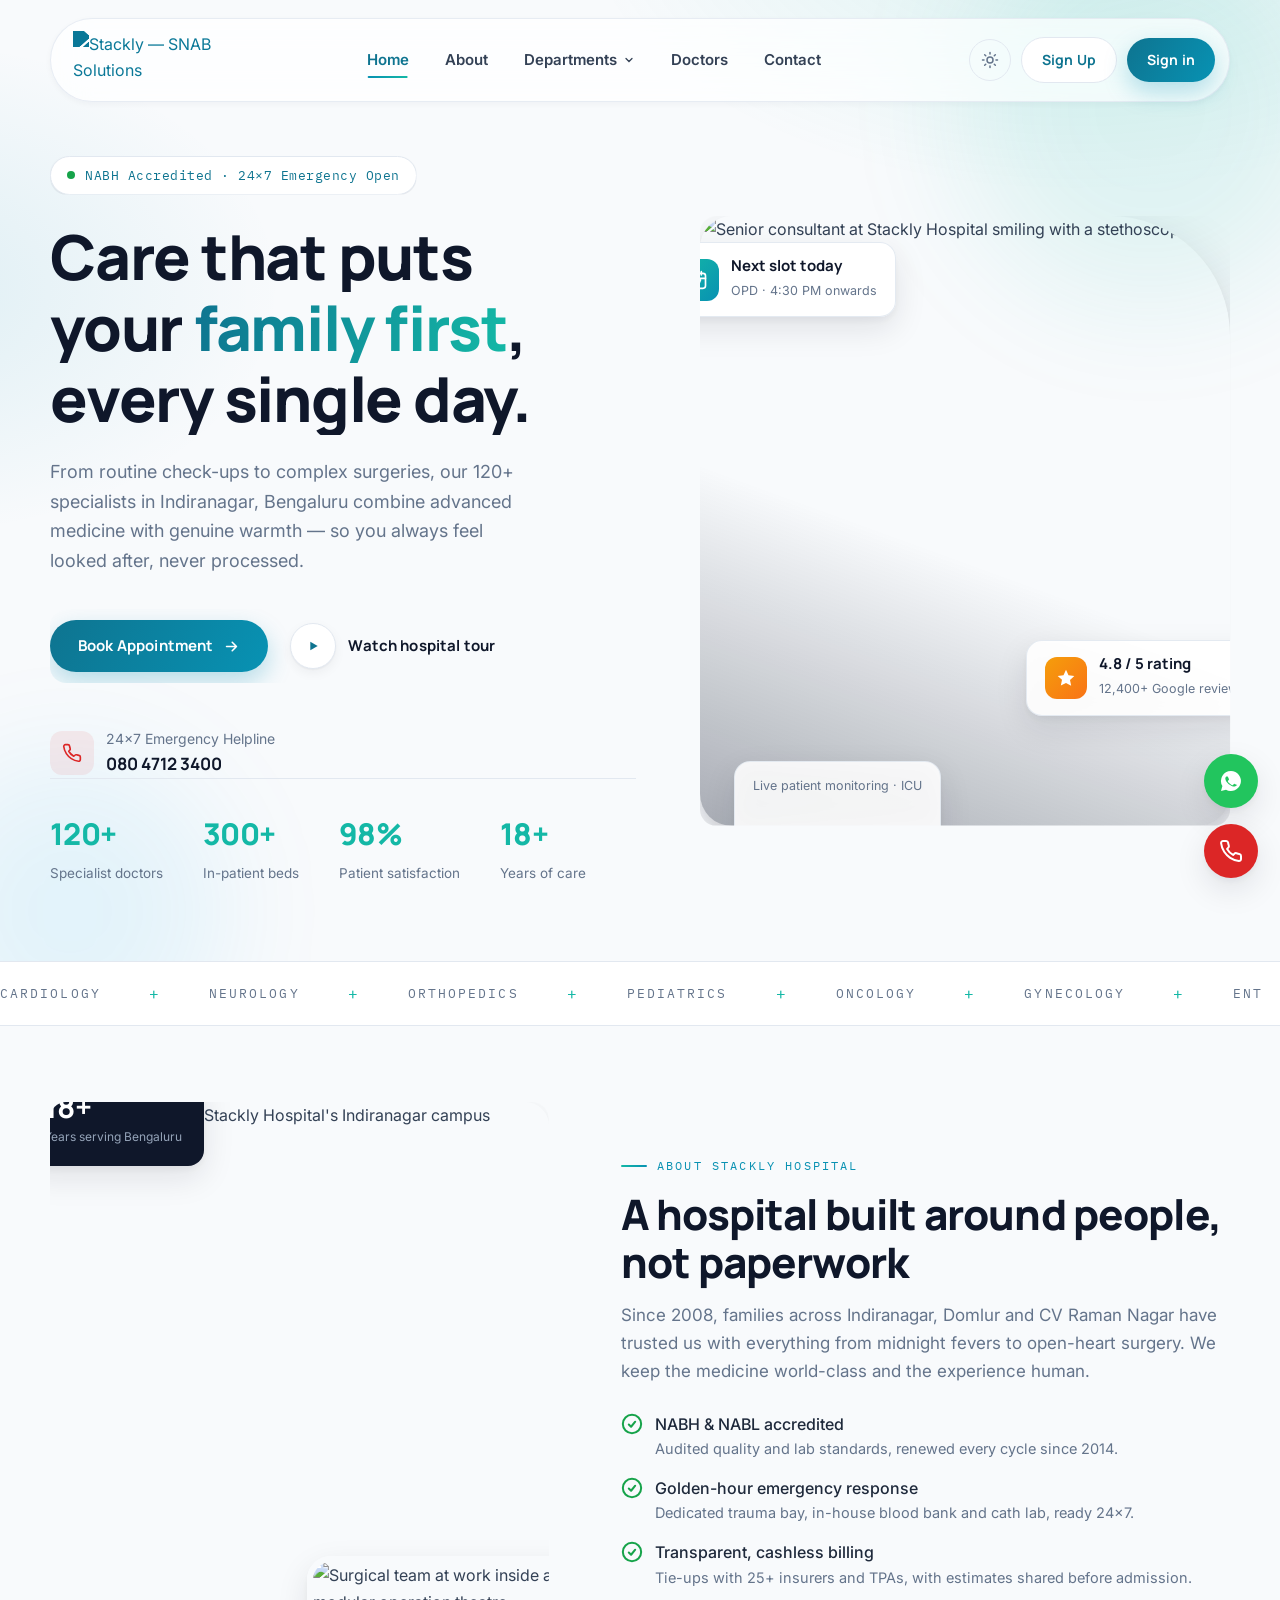
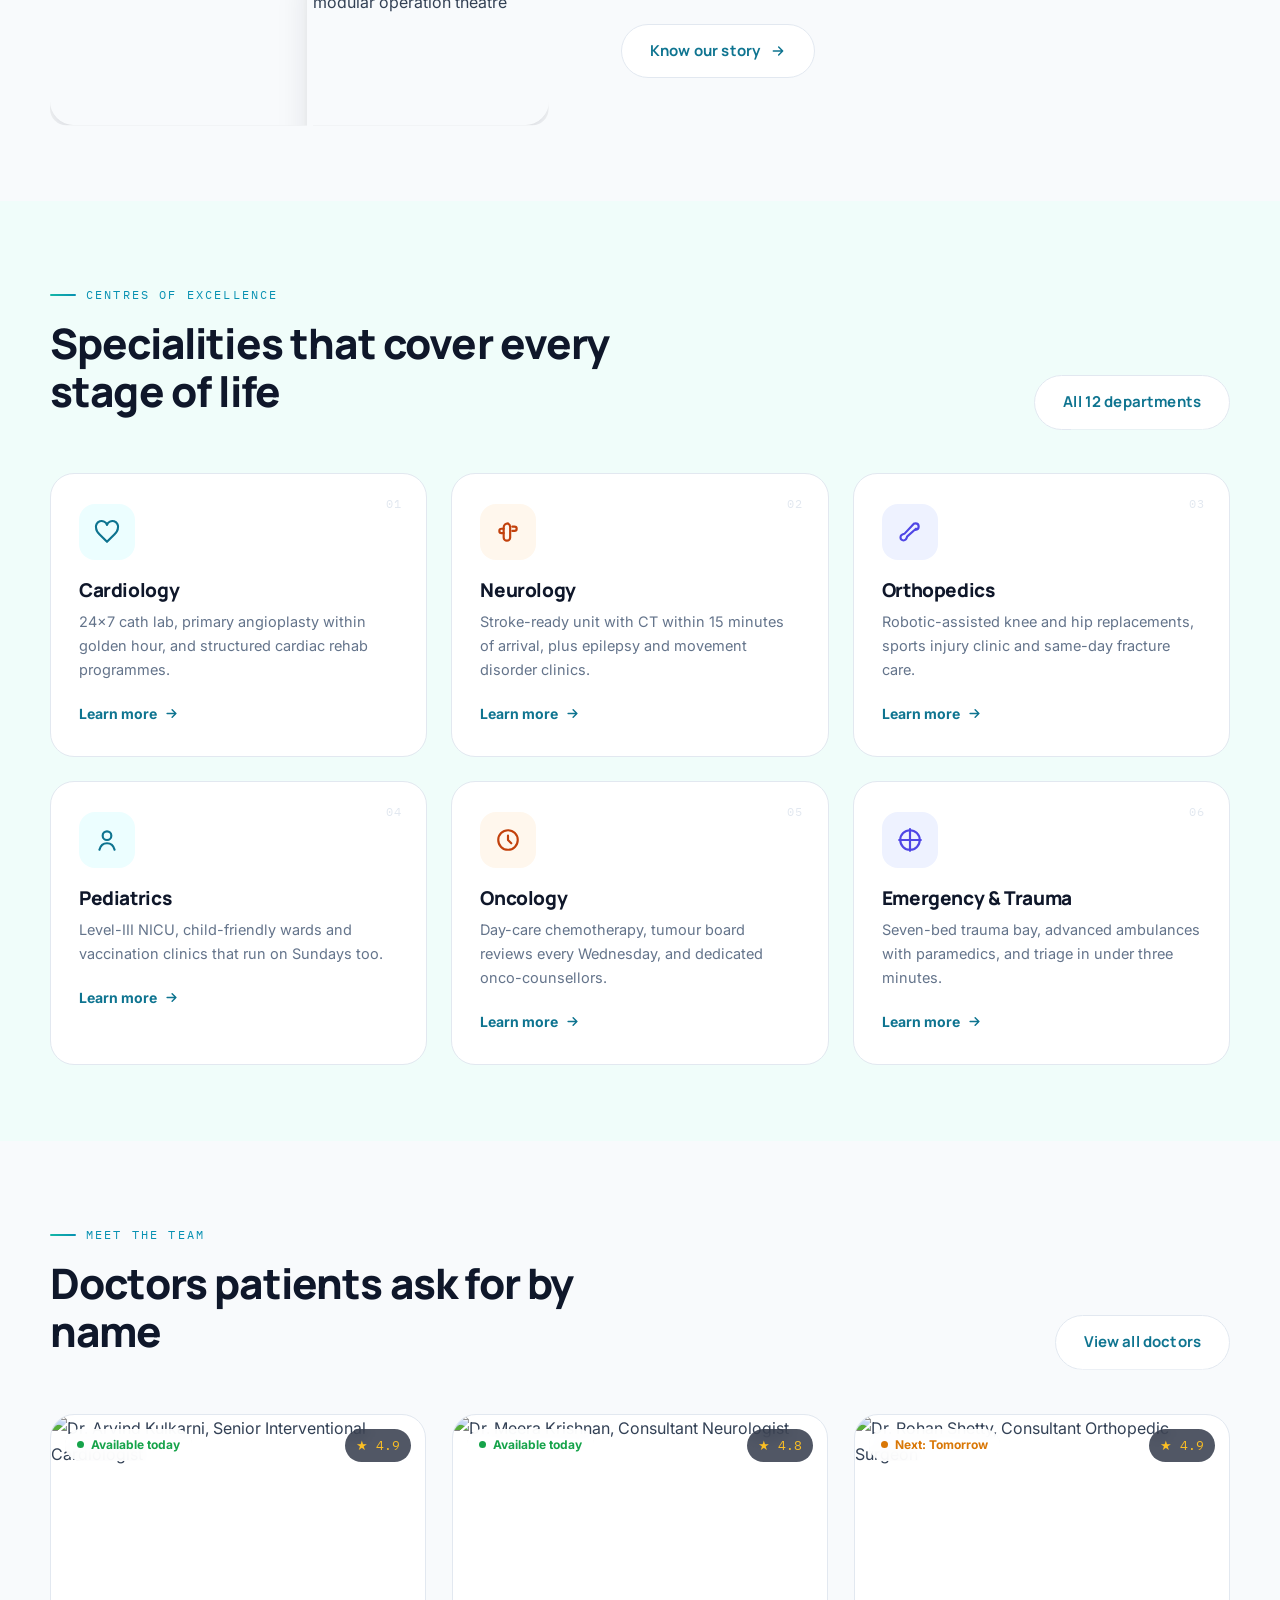
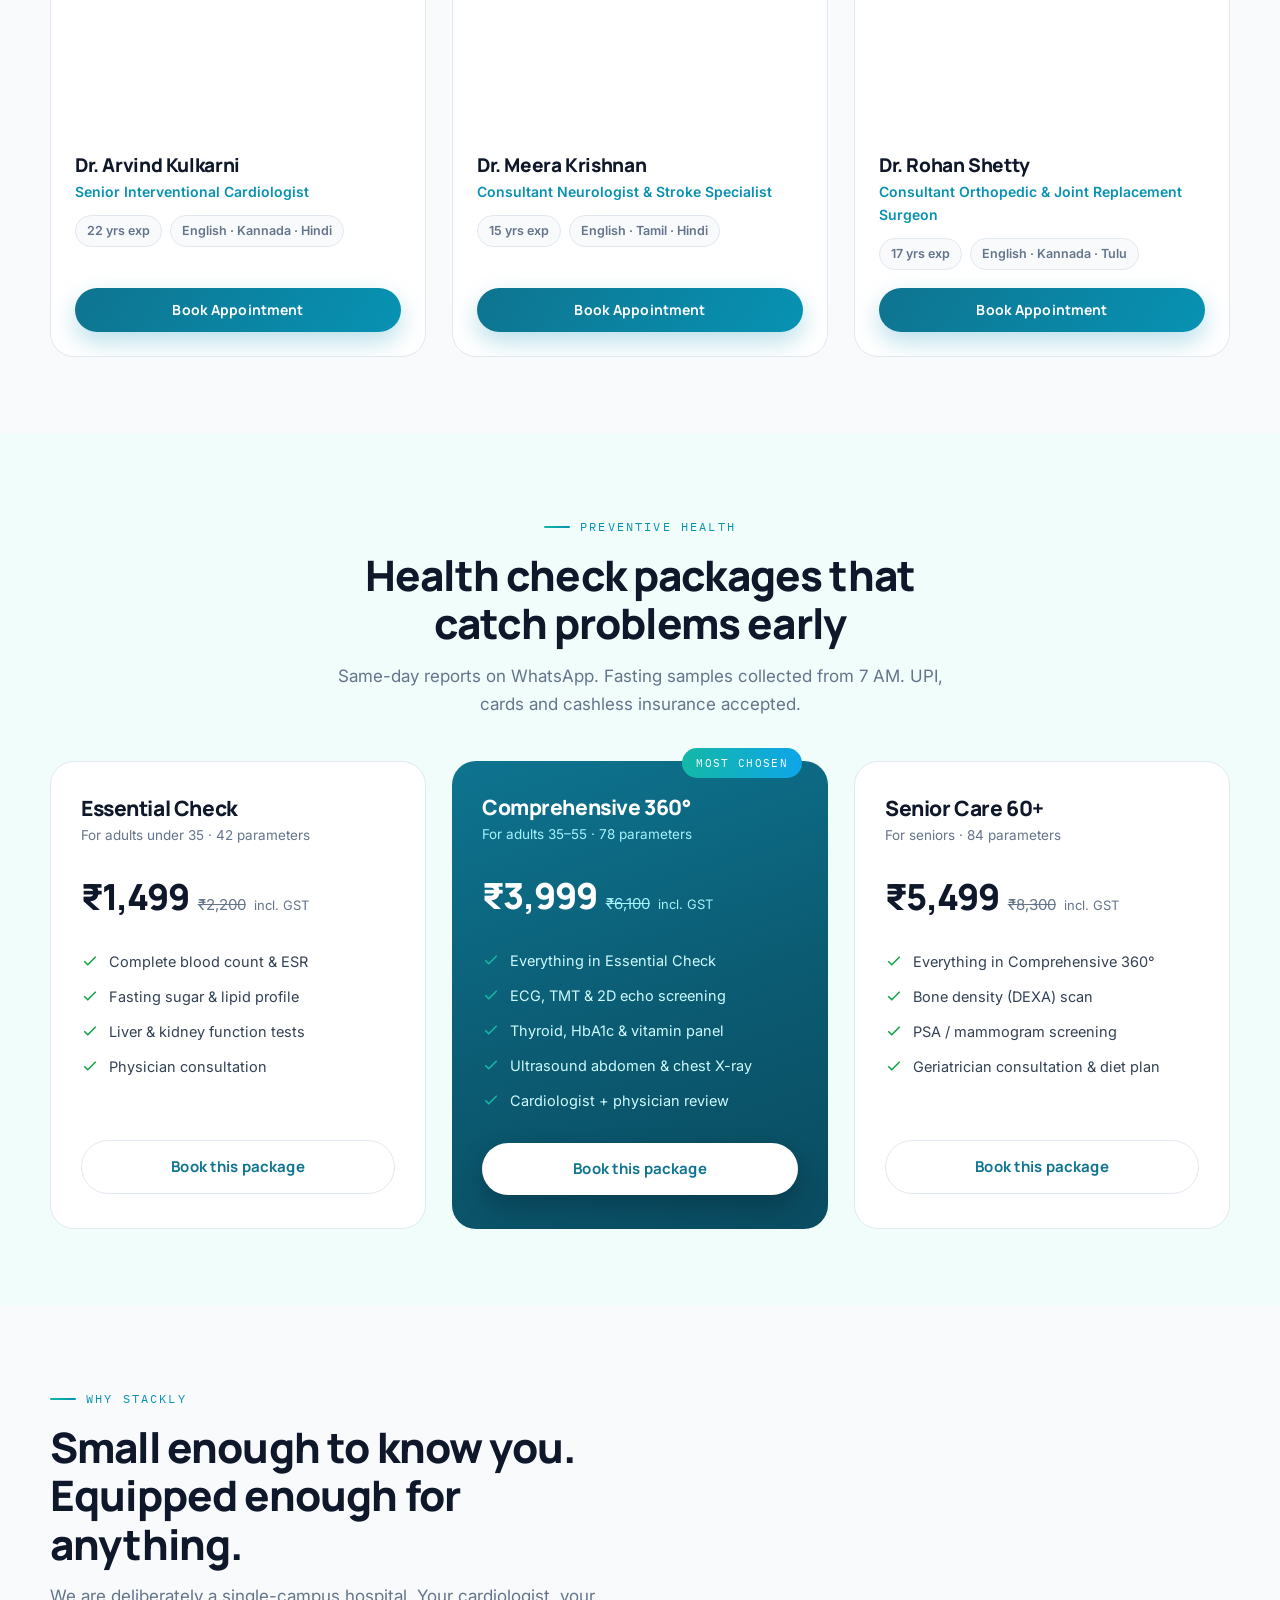
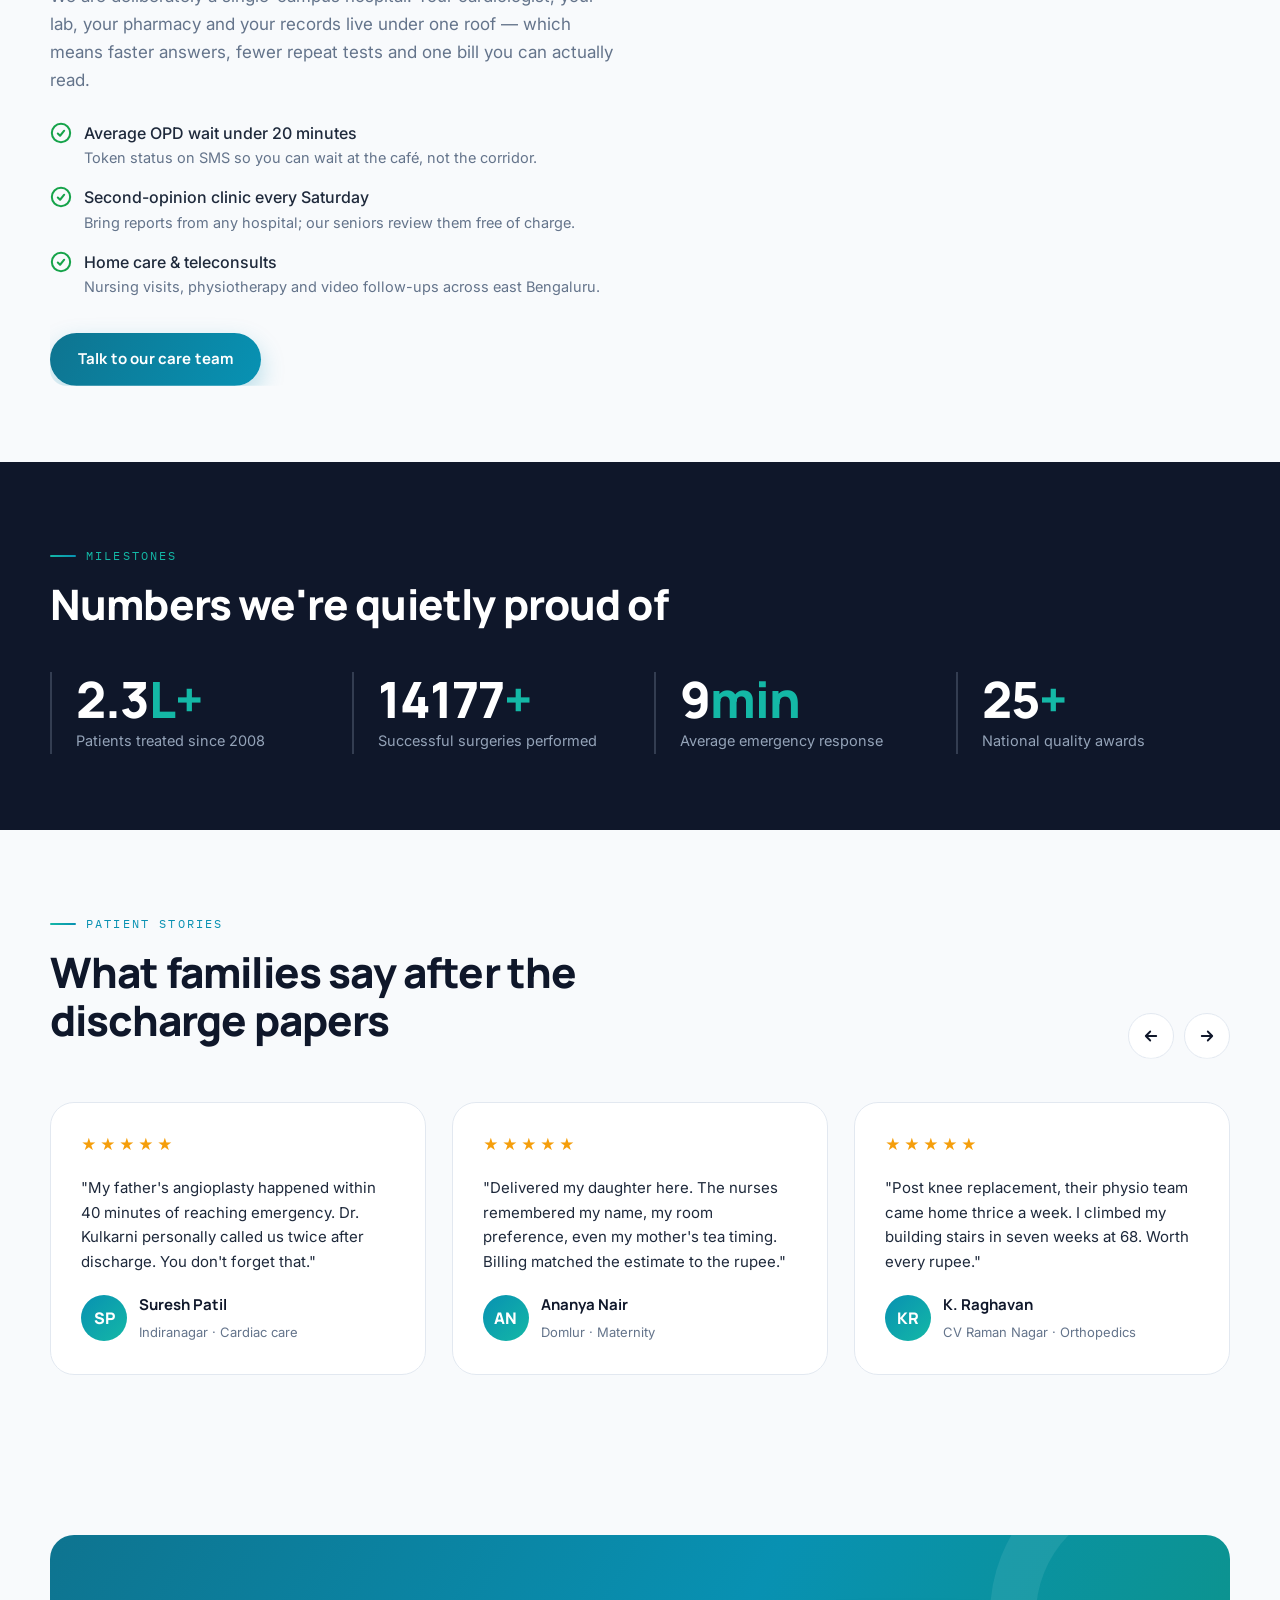
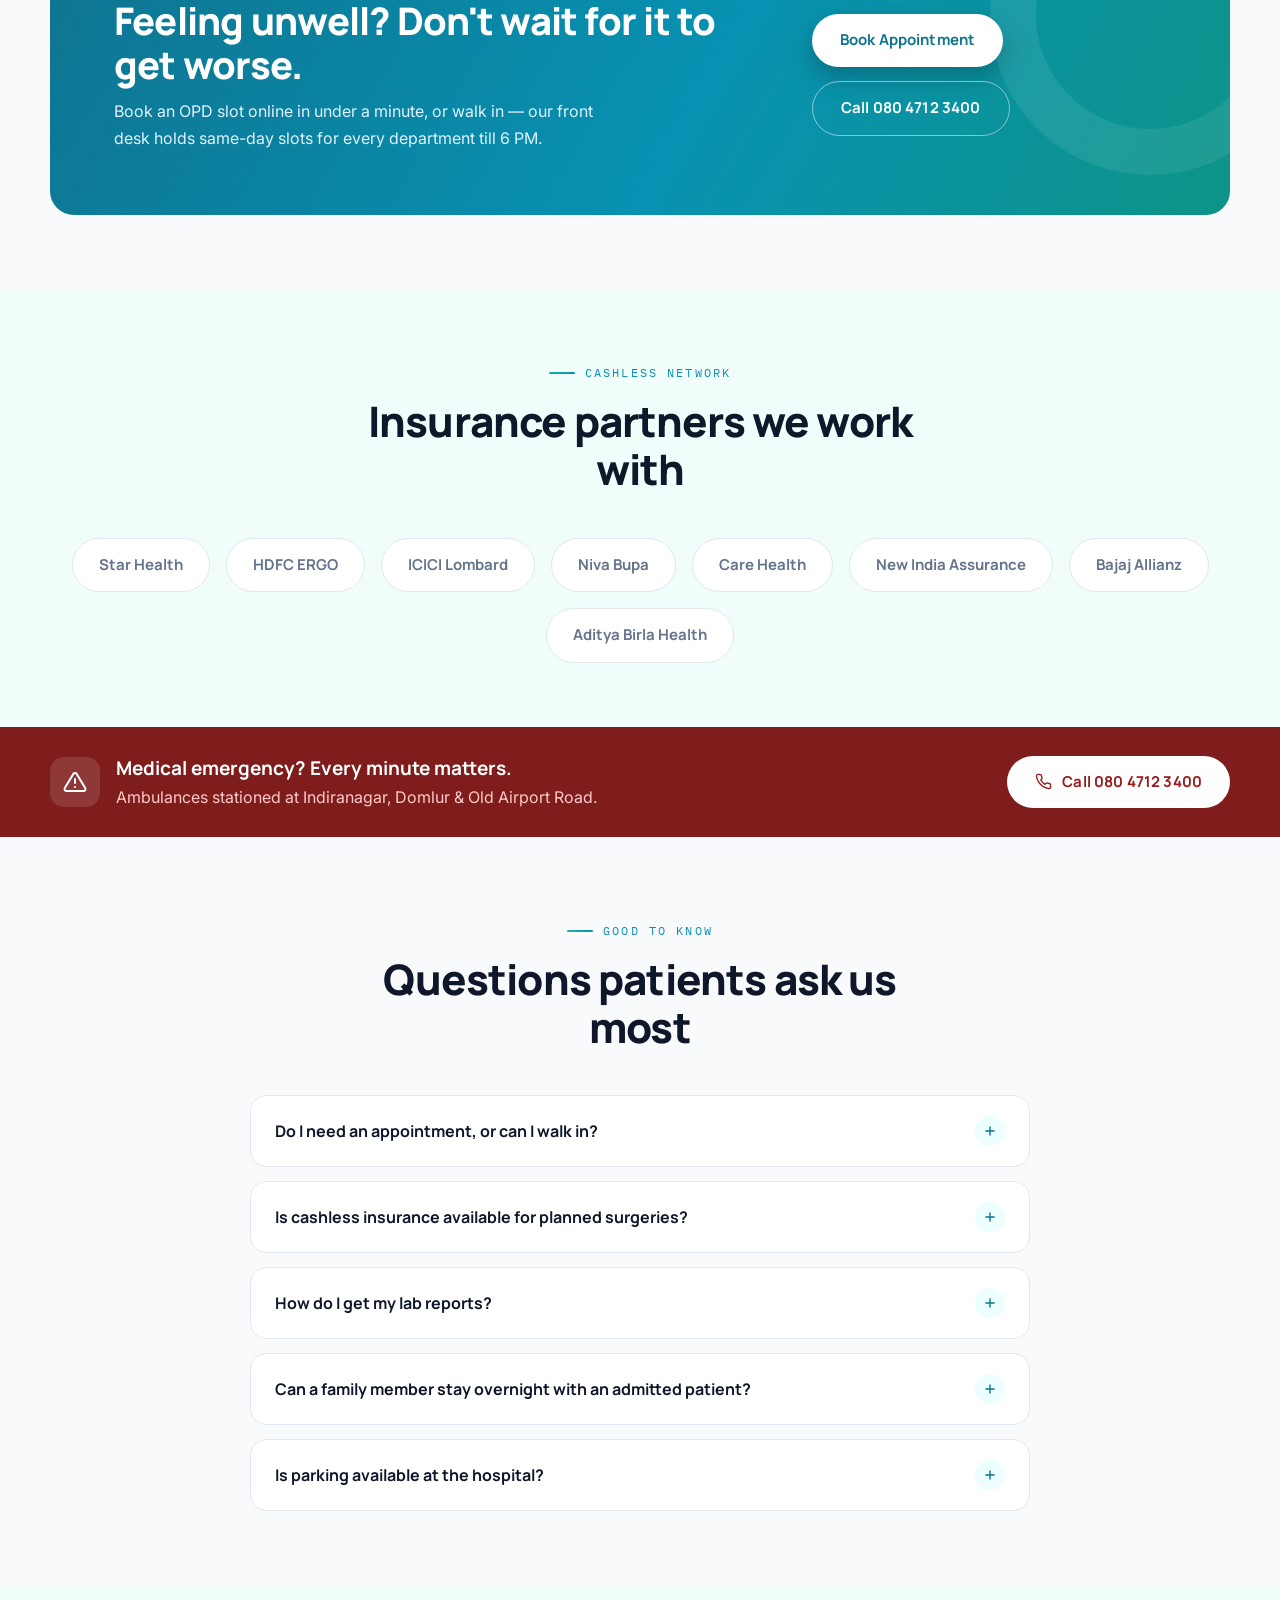
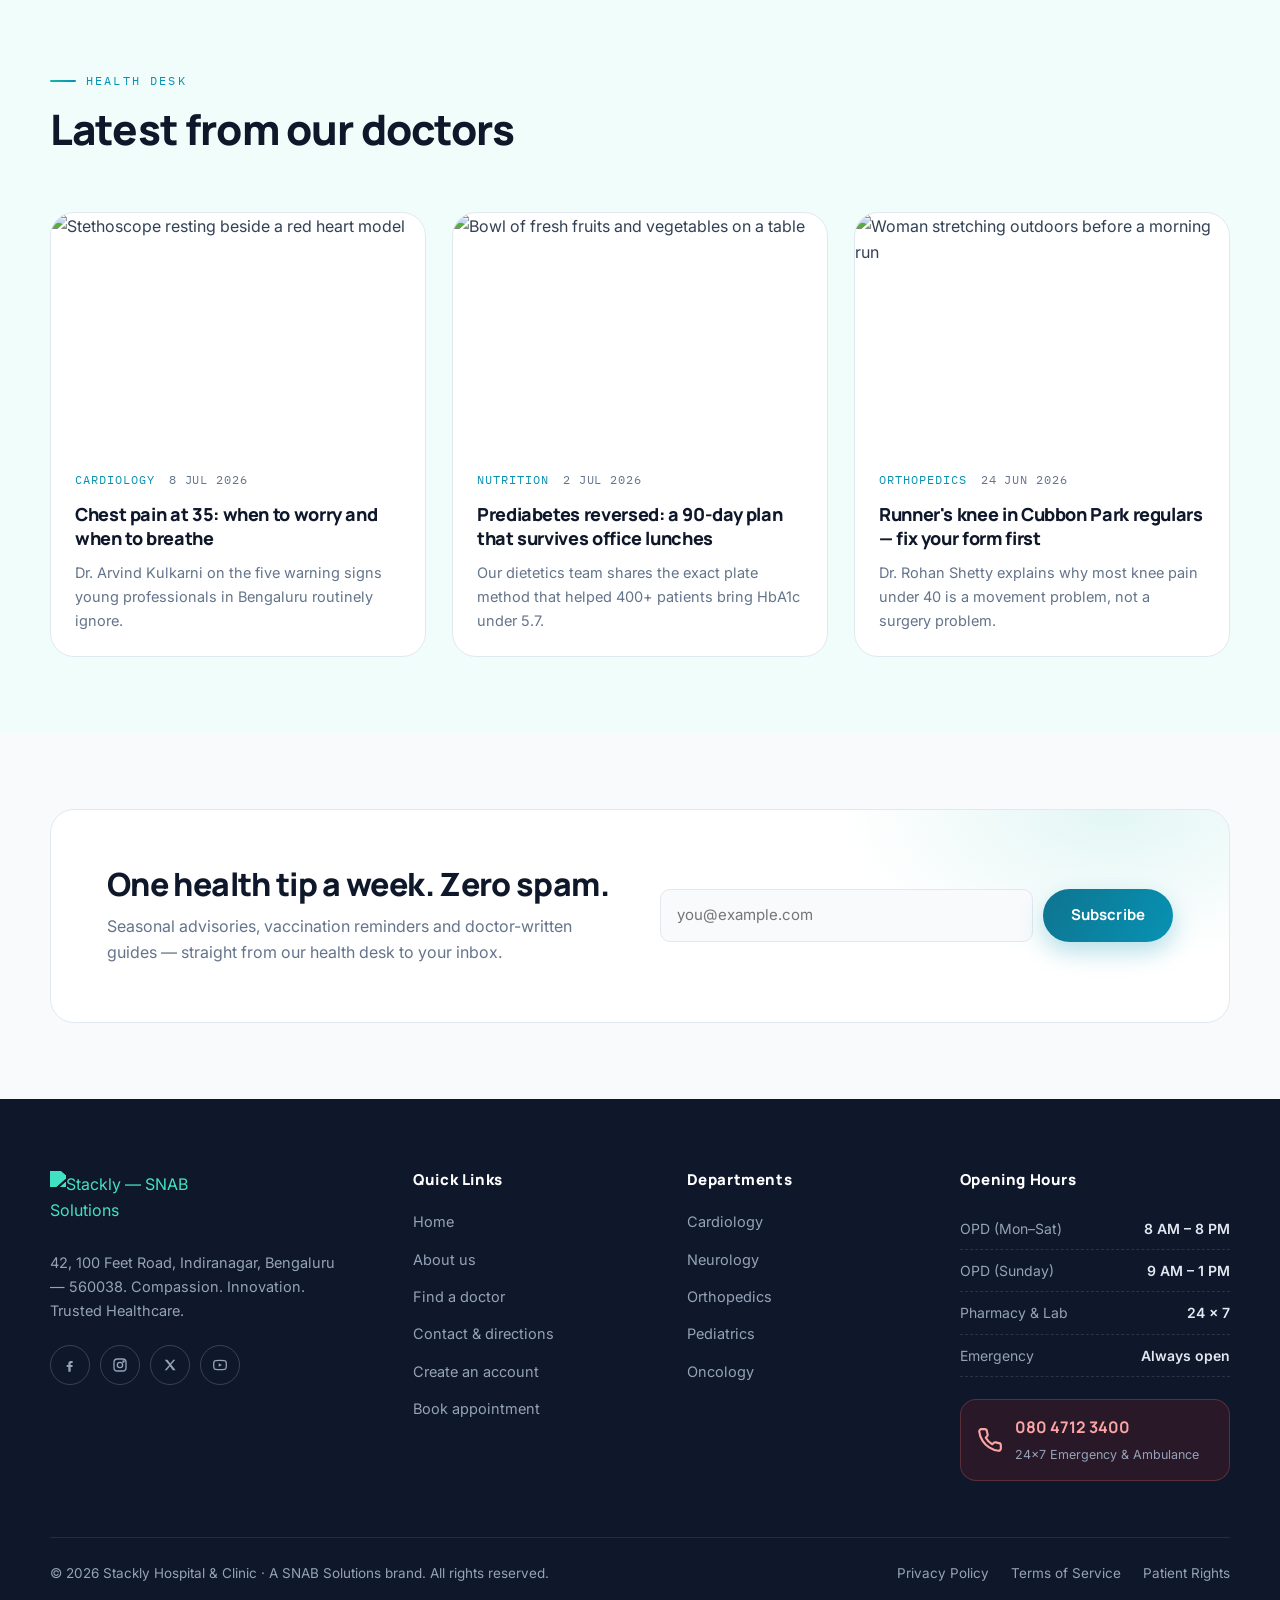
==== commit 10988bab: "update" ====
--- a/index.html
+++ b/index.html
@@ -100,7 +100,7 @@
           <svg class="ico-moon" viewBox="0 0 24 24" fill="none" stroke="currentColor" stroke-width="2" stroke-linecap="round" stroke-linejoin="round" aria-hidden="true"><path d="M21 12.8A9 9 0 1 1 11.2 3 7 7 0 0 0 21 12.8Z"/></svg>
         </button>
         <a class="btn btn--ghost btn--sm nav-cta" href="signup.html">Sign Up</a>
-        <a class="btn btn--primary btn--sm nav-cta" href="#" data-open-appointment>Book Appointment</a>
+        <a class="btn btn--primary btn--sm nav-cta" href="login.html" data-open-appointment>Sign in</a>
         <button class="hamburger" type="button" aria-label="Open menu" aria-expanded="false">
           <span></span><span></span><span></span>
         </button>
@@ -116,7 +116,7 @@
     <a href="doctors.html">Doctors</a>
     <a href="contact.html">Contact</a>
     <a href="signup.html">Sign Up</a>
-    <a class="btn btn--primary" href="#" data-open-appointment>Book Appointment</a>
+    <a class="btn btn--primary" href="login.html" data-open-appointment>Sign in </a>
   </div>
 
   <main id="main">
@@ -743,7 +743,7 @@
             <li><a href="doctors.html">Find a doctor</a></li>
             <li><a href="contact.html">Contact &amp; directions</a></li>
             <li><a href="signup.html">Create an account</a></li>
-            <li><a href="#" data-open-appointment>Book appointment</a></li>
+            <li><a href="404.html" data-open-appointment>Book appointment</a></li>
           </ul>
         </div>
 
@@ -776,19 +776,19 @@
       <div class="bottom">
         <span>© 2026 Stackly Hospital &amp; Clinic · A SNAB Solutions brand. All rights reserved.</span>
         <nav aria-label="Legal">
-          <a href="#">Privacy Policy</a>
-          <a href="#">Terms of Service</a>
-          <a href="#">Patient Rights</a>
+          <a href="404.html">Privacy Policy</a>
+          <a href="404.html">Terms of Service</a>
+          <a href="404.html">Patient Rights</a>
         </nav>
       </div>
     </div>
   </footer>
 
   <!-- Floating actions -->
-  <a class="fab fab--wa" href="https://wa.me/918047123400" aria-label="Chat with us on WhatsApp">
+  <a class="fab fab--wa" href="404.html" aria-label="Chat with us on WhatsApp">
     <svg viewBox="0 0 24 24" fill="currentColor" aria-hidden="true"><path d="M12 2a10 10 0 0 0-8.6 15.1L2 22l5-1.3A10 10 0 1 0 12 2Zm5.7 14.1c-.2.7-1.3 1.3-1.9 1.4-.5.1-1.1.1-1.8-.1-.4-.1-1-.3-1.7-.6a13.3 13.3 0 0 1-5-4.4c-.5-.8-1-1.8-1-2.8 0-1 .5-1.5.7-1.8.3-.3.6-.3.8-.3h.6c.2 0 .4 0 .6.5l.9 2.1c.1.2.1.4 0 .6l-.4.6-.5.5c-.2.2-.3.3-.1.6.2.4.8 1.4 1.8 2.2 1.2 1.1 2.2 1.4 2.6 1.6.3.1.5.1.7-.1l.9-1.1c.2-.3.4-.2.7-.1l2 .9c.3.1.5.2.5.4 0 .1 0 .6-.1.9Z"/></svg>
   </a>
-  <a class="fab fab--emg" href="tel:+918047123400" aria-label="Call emergency helpline">
+  <a class="fab fab--emg" href="404.html" aria-label="Call emergency helpline">
     <svg viewBox="0 0 24 24" fill="none" stroke="currentColor" stroke-width="2" stroke-linecap="round" stroke-linejoin="round" aria-hidden="true"><path d="M22 16.9v3a2 2 0 0 1-2.2 2 19.8 19.8 0 0 1-8.6-3.1 19.5 19.5 0 0 1-6-6A19.8 19.8 0 0 1 2.1 4.2 2 2 0 0 1 4.1 2h3a2 2 0 0 1 2 1.7c.1 1 .4 2 .7 2.8a2 2 0 0 1-.5 2.1L8.1 9.9a16 16 0 0 0 6 6l1.3-1.2a2 2 0 0 1 2.1-.5c.9.3 1.9.6 2.8.7a2 2 0 0 1 1.7 2Z"/></svg>
   </a>
   <button class="to-top" type="button" aria-label="Back to top">
--- a/css/responsive.css
+++ b/css/responsive.css
@@ -1,6 +1,14 @@
 /* ==========================================================================
    Stackly Hospital & Clinic — Responsive rules
+   Part A: marketing site (style.css classes)
+   Part B: dashboard suite (dashboard.css / stylee.css classes)
+   Part C: auth screen
+   Part D: shared fixes (missing keyframes, tokens, scroll lock)
    Breakpoints: 1100 / 920 / 760 / 560 / 380 (fold)
+   ========================================================================== */
+
+/* ==========================================================================
+   PART A — Marketing site
    ========================================================================== */
 
 /* ---------- ≤ 1100px : laptops / small desktops -------------------------- */
@@ -167,4 +175,213 @@
   .mobile-menu { padding-top: 90px; }
   .mobile-menu a { padding: 10px 8px; font-size: 17px; }
   .hero { padding-top: calc(var(--header-h) + 32px); }
+}
+
+
+/* ==========================================================================
+   PART B — Dashboard suite (patient + doctor)
+   ========================================================================== */
+
+/* ---------- Grid blowout containment (ALL widths) --------------------------
+   The views are nested grids and grid items default to min-width:auto.
+   Tables use white-space:nowrap, so their min-content width (~700px)
+   inflates the grid track past the viewport — the page gets clipped by
+   html{overflow-x:clip} and .table-wrap never scrolls. min-width:0 down
+   the chain keeps every track at viewport width so the WRAPPER scrolls,
+   not the page. Harmless on desktop, essential on mobile.
+   -------------------------------------------------------------------------- */
+.main, .content, .view, .panel,
+.view > *, .chart-grid > *, .settings-grid > *, .stat-grid > * {
+  min-width: 0;
+}
+.table-wrap { max-width: 100%; }
+
+/* ---------- ≤ 1100px : charts stack, panels breathe ----------------------- */
+@media (max-width: 1100px) {
+  .chart-grid { grid-template-columns: 1fr; }
+  .chart-grid--three { grid-template-columns: 1fr 1fr; }
+  .chart-box { height: 250px; }
+}
+
+/* ---------- ≤ 920px : sidebar → slide-in drawer ---------------------------- */
+@media (max-width: 920px) {
+
+  /* App shell collapses to a single column; the sidebar detaches */
+  .app { grid-template-columns: 1fr; }
+
+  .sidebar {
+    position: fixed;
+    top: 0;
+    left: 0;
+    height: 100vh;
+    height: 100dvh;
+    width: min(var(--sidebar-w), 84vw);
+    transform: translateX(-105%);
+    box-shadow: none;
+    z-index: 60;                        /* above .sidebar-veil (55) */
+    overscroll-behavior: contain;       /* drawer scroll never chains to the page */
+    padding-bottom: env(safe-area-inset-bottom, 0px);
+  }
+  .sidebar.is-open {
+    transform: translateX(0);
+    box-shadow: 20px 0 50px rgba(4, 33, 29, .35);
+  }
+
+  .topbar { padding: 0 16px; gap: 12px; }
+  .topbar__burger { display: grid; flex: none; }
+
+  /* Let the search shrink instead of pushing icons off-screen */
+  .topbar__search { max-width: none; min-width: 0; flex: 1 1 120px; }
+  .topbar__search input { min-width: 0; }
+
+  .content { padding: 22px 18px 36px; }
+
+  /* Two-panel layouts stack */
+  .settings-grid { grid-template-columns: 1fr; }
+  .chart-grid--three { grid-template-columns: 1fr; }
+}
+
+/* ---------- ≤ 760px : large phones ----------------------------------------- */
+@media (max-width: 760px) {
+  .content { padding: 18px 14px 34px; gap: 16px; }
+
+  .topbar { height: 64px; }
+  .topbar__clock { display: none; }
+  .topbar__spacer { display: none; }      /* search takes the freed space */
+
+  .view-head { flex-direction: column; align-items: stretch; gap: 12px; }
+  .view-head h1 { font-size: 21px; }
+  .view-head .actions { width: 100%; }
+  .view-head .actions .btn { flex: 1; }
+
+  .panel { padding: 18px 16px; }
+  .panel > h3 { flex-wrap: wrap; }
+  .chart-grid { gap: 14px; }
+  .chart-box { height: 220px; }
+
+  .stat { padding: 16px; }
+  .stat b { font-size: 22px; }
+  .stat__ico { width: 38px; height: 38px; margin-bottom: 11px; }
+
+  /* Prescription builder rows stack; Add button goes full width */
+  .rx-row { grid-template-columns: 1fr; }
+  .rx-row .btn { width: 100%; }
+
+  /* List items: text keeps its row, actions wrap underneath when tight */
+  .list-item { flex-wrap: wrap; gap: 12px; }
+  .list-item .body { flex: 1 1 180px; }
+  .list-item .row-actions { flex-wrap: wrap; gap: 6px; }
+
+  /* Key-value and preference rows never overflow */
+  .pref-row { flex-wrap: wrap; row-gap: 6px; }
+  .kv { flex-wrap: wrap; }
+
+  .table-tools { flex-direction: column; }
+  .table-tools .topbar__search { max-width: none; }
+  .table-tools select { width: 100%; }
+
+  /* Wide tables scroll smoothly inside their panel */
+  .table-wrap { -webkit-overflow-scrolling: touch; }
+
+  /* iOS Safari zooms the page when a focused control is under 16px —
+     bump form controls to 16px on touch widths so focus doesn't jump */
+  .field input, .field select, .field textarea,
+  .table-tools select, .topbar__search input { font-size: 16px; }
+}
+
+/* ---------- ≤ 560px : phones ------------------------------------------------ */
+@media (max-width: 560px) {
+  .topbar { padding: 0 12px; gap: 8px; }
+
+  /* Keep the avatar, drop the "Logged in as" text */
+  .topbar__profile { border: 0; padding: 0; }
+  .topbar__profile > span:not(.avatar) { display: none; }
+
+  .stat-grid { grid-template-columns: repeat(auto-fit, minmax(150px, 1fr)); gap: 12px; }
+
+  .form-2col { grid-template-columns: 1fr; }
+
+  .table th { padding: 9px 10px; font-size: 10.5px; }
+  .table td { padding: 11px 10px; font-size: 13.5px; }
+  .row-actions { gap: 6px; }
+  .row-actions .btn--sm { padding: 7px 11px; font-size: 12.5px; }
+
+  /* On very narrow lists, actions sit on their own line */
+  .list-item .row-actions { width: 100%; justify-content: flex-start; }
+  .list-item .ico { width: 38px; height: 38px; }
+
+  .modal { padding: 14px; }
+  .modal__card { padding: 22px 18px; }
+  .modal__foot { flex-wrap: wrap; }
+  .modal__foot .btn { flex: 1 1 auto; }
+
+  .chart-box { height: 200px; }
+}
+
+/* ---------- ≤ 380px : fold devices ------------------------------------------ */
+@media (max-width: 380px) {
+  .content { padding: 14px 10px 30px; }
+  .stat-grid { grid-template-columns: 1fr; }
+  .view-head h1 { font-size: 19px; }
+  .sidebar { width: 88vw; }
+}
+
+
+/* ==========================================================================
+   PART C — Auth screen
+   ========================================================================== */
+
+@media (max-width: 920px) {
+  .auth { grid-template-columns: 1fr; min-height: 100svh; }
+  .auth__scene {
+    min-height: 0;
+    padding: 30px 24px 34px;
+    justify-content: flex-end;
+  }
+  .auth__scene h1 { font-size: clamp(22px, 5.5vw, 30px); margin: 14px 0 8px; max-width: none; }
+  .auth__scene > p { max-width: none; font-size: 14px; }
+  .auth__art, .auth__icon { display: none; }   /* decorative — declutters small screens */
+  .auth__shape--1 { width: 220px; height: 220px; }
+  .auth__shape--2 { display: none; }
+
+  .auth__panel { padding: 34px 20px 44px; align-items: start; }
+}
+
+@media (max-width: 760px) {
+  .auth__form input, .auth__form select { font-size: 16px; }   /* no iOS focus zoom */
+}
+
+@media (max-width: 560px) {
+  .auth__card { padding: 28px 20px; }
+  .auth__card .logo-img { height: 48px; margin-bottom: 20px; }
+  .auth__card h2 { font-size: 23px; }
+  .auth__scene { padding: 24px 18px 28px; }
+}
+
+@media (max-width: 380px) {
+  .role-picker { grid-template-columns: 1fr; }
+  .auth__panel { padding: 26px 12px 36px; }
+}
+
+
+/* ==========================================================================
+   PART D — Shared fixes
+   ========================================================================== */
+
+/* Token referenced by dashboard.css but never defined */
+:root { --line: var(--border); }
+
+/* Scroll lock while the drawer or a modal is open (toggled by common.js) */
+body.no-scroll { overflow: hidden; }
+
+/* Keyframes referenced by stylee.css but missing from animations.css */
+@keyframes spin {
+  to { transform: rotate(360deg); }
+}
+@keyframes draw-ring {
+  to { stroke-dashoffset: 0; }
+}
+@keyframes view-in {
+  from { opacity: 0; transform: translateY(10px); }
+  to   { opacity: 1; transform: none; }
 }
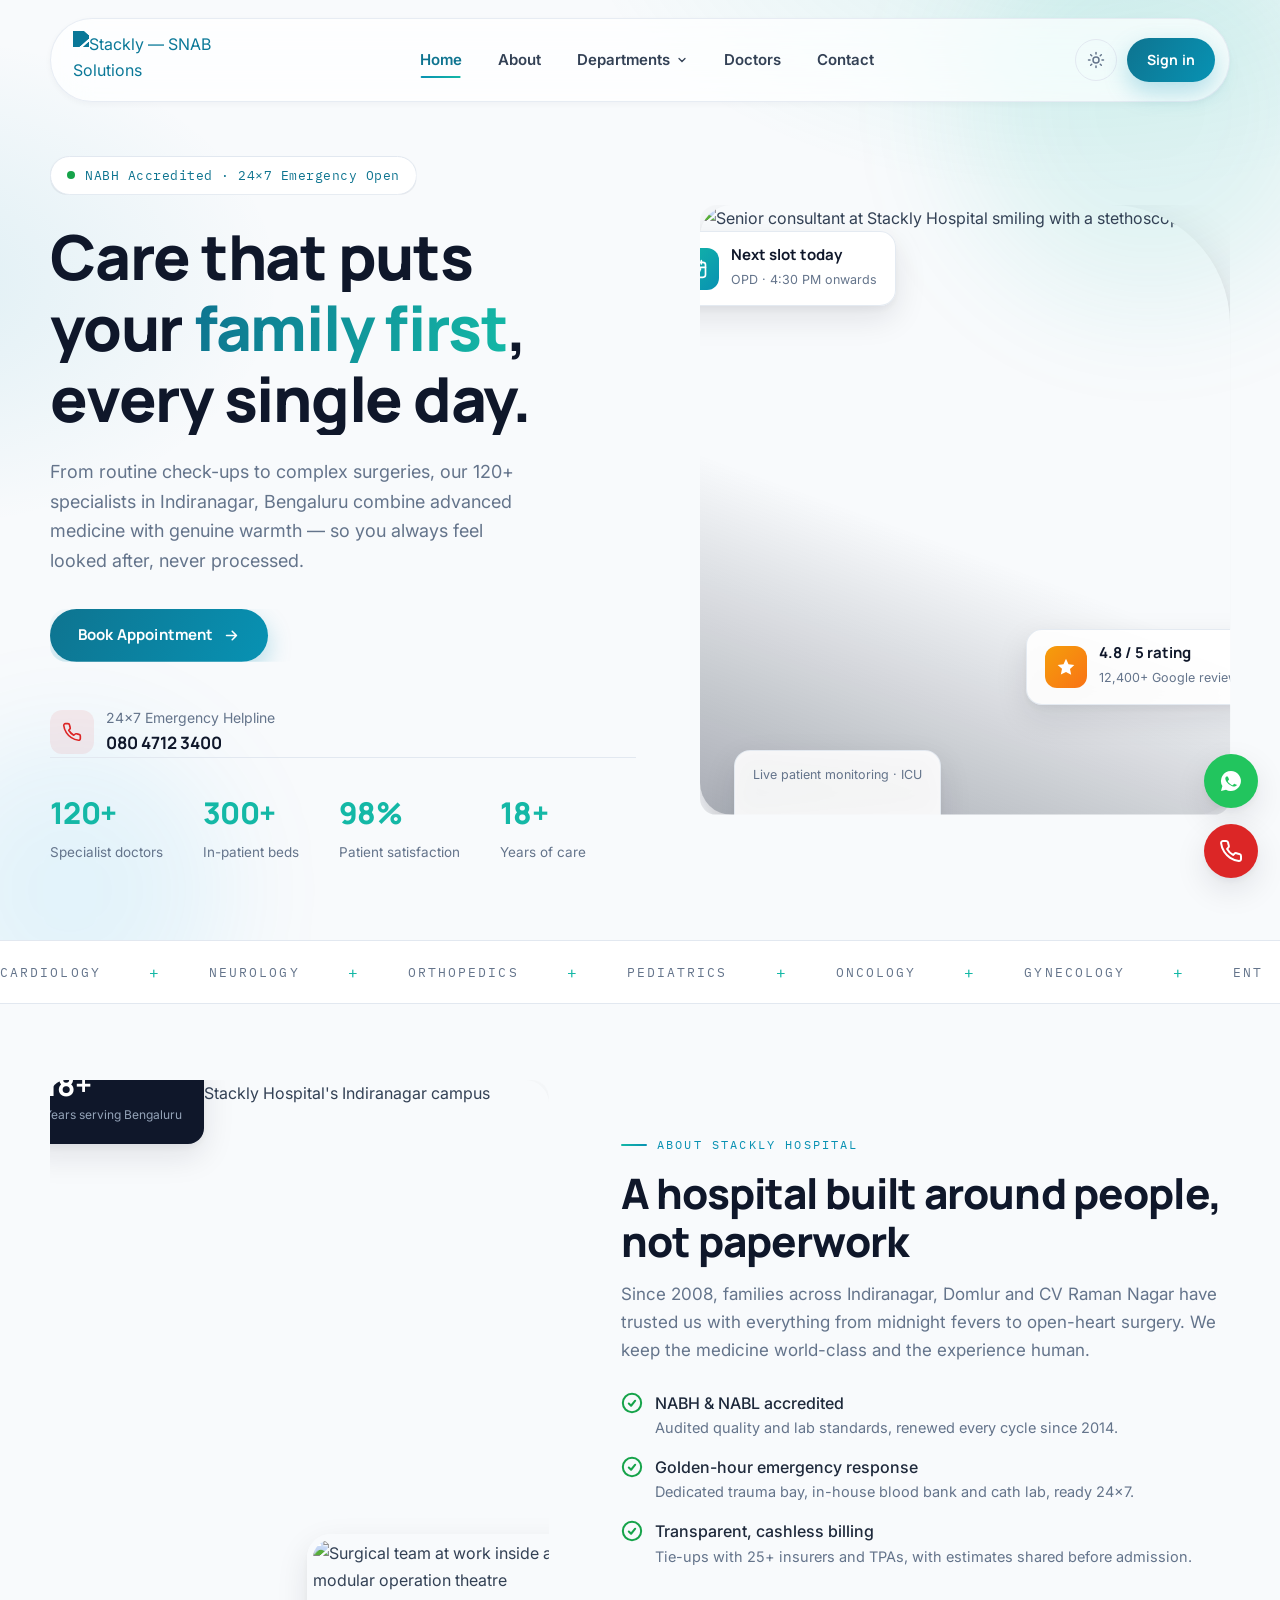
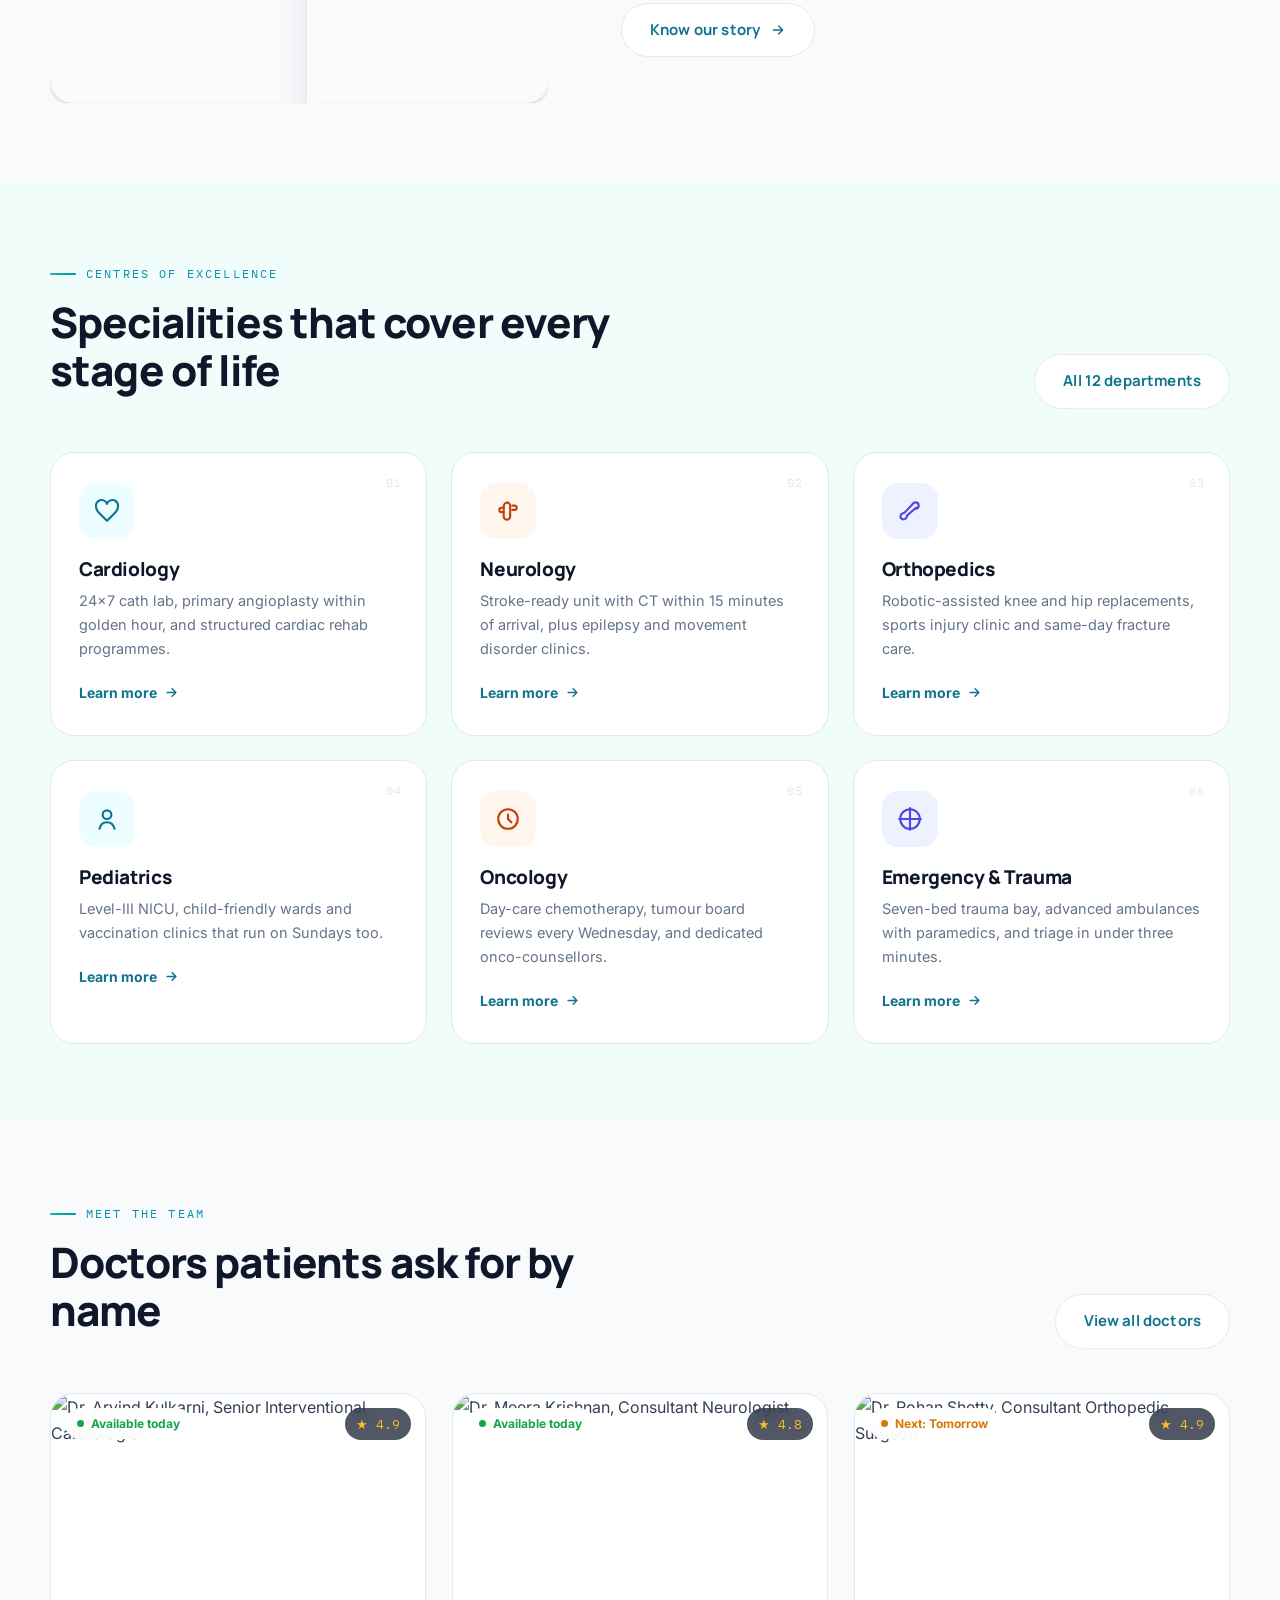
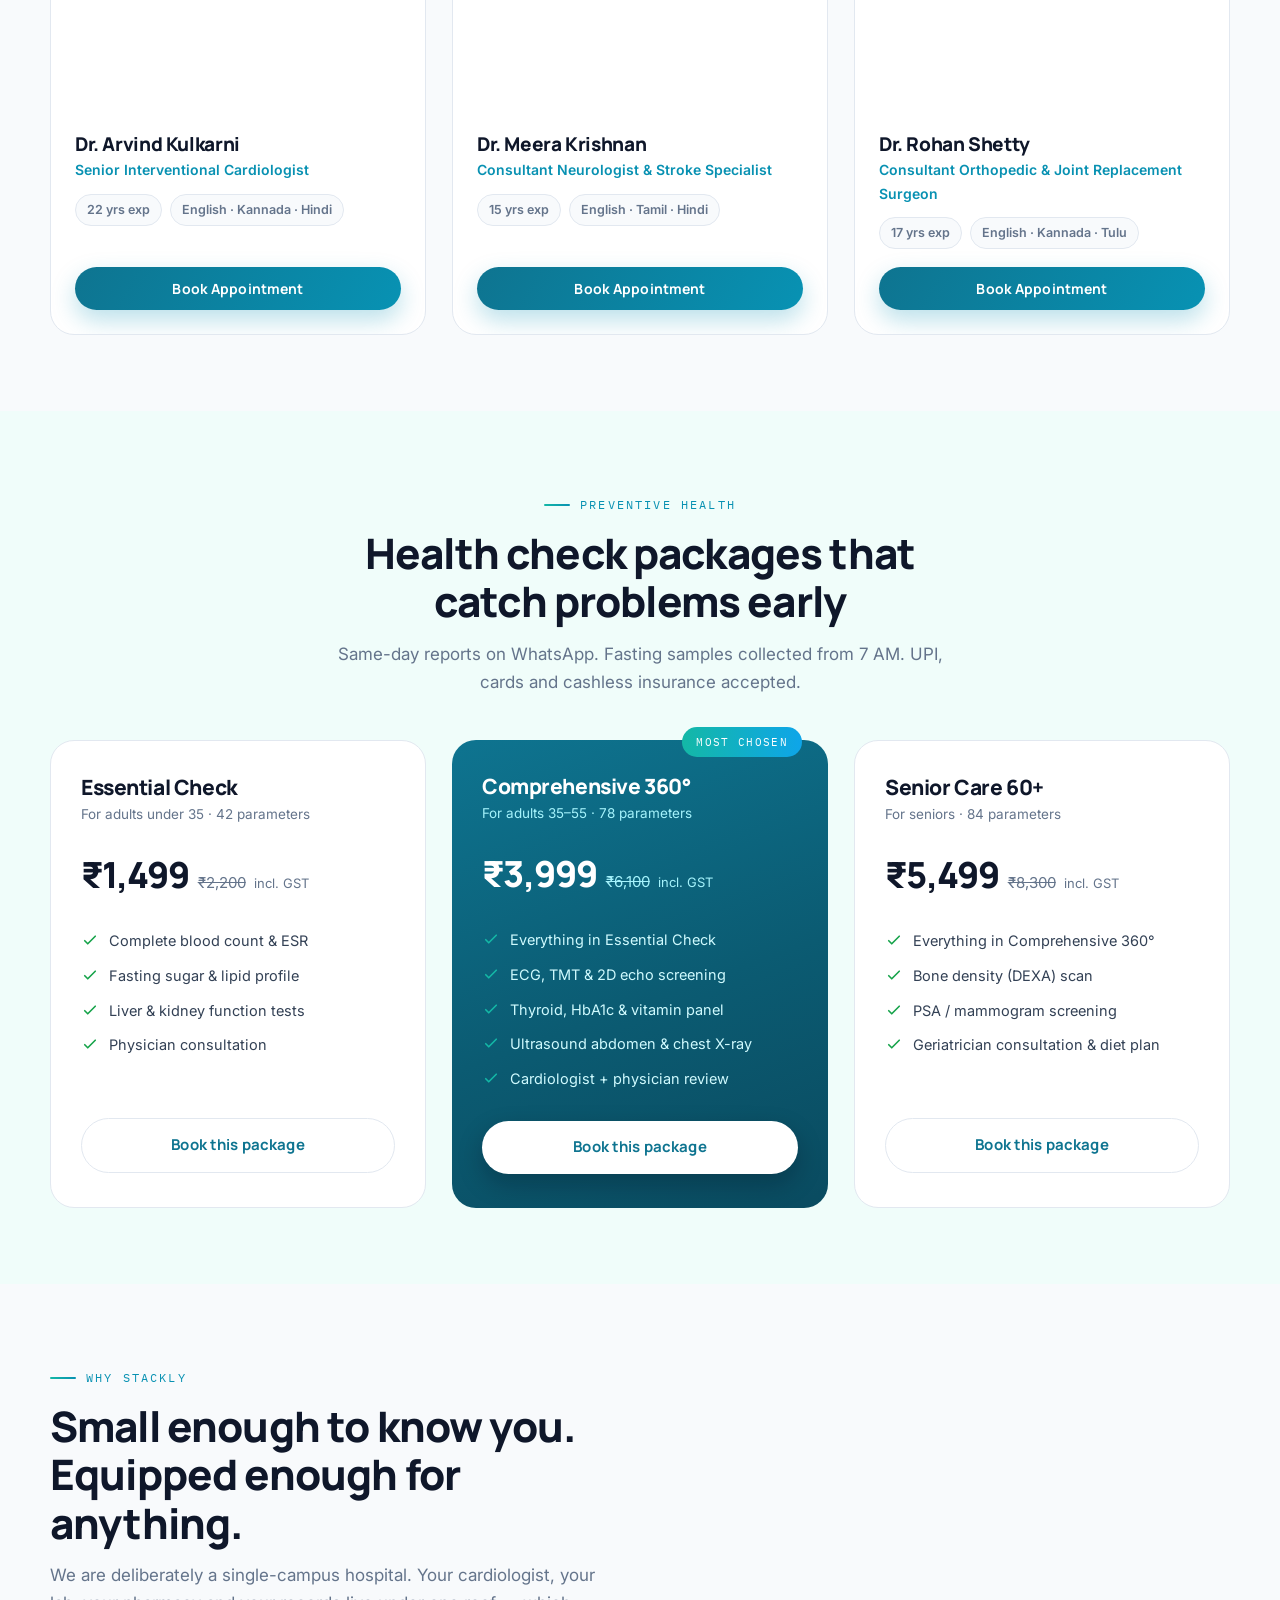
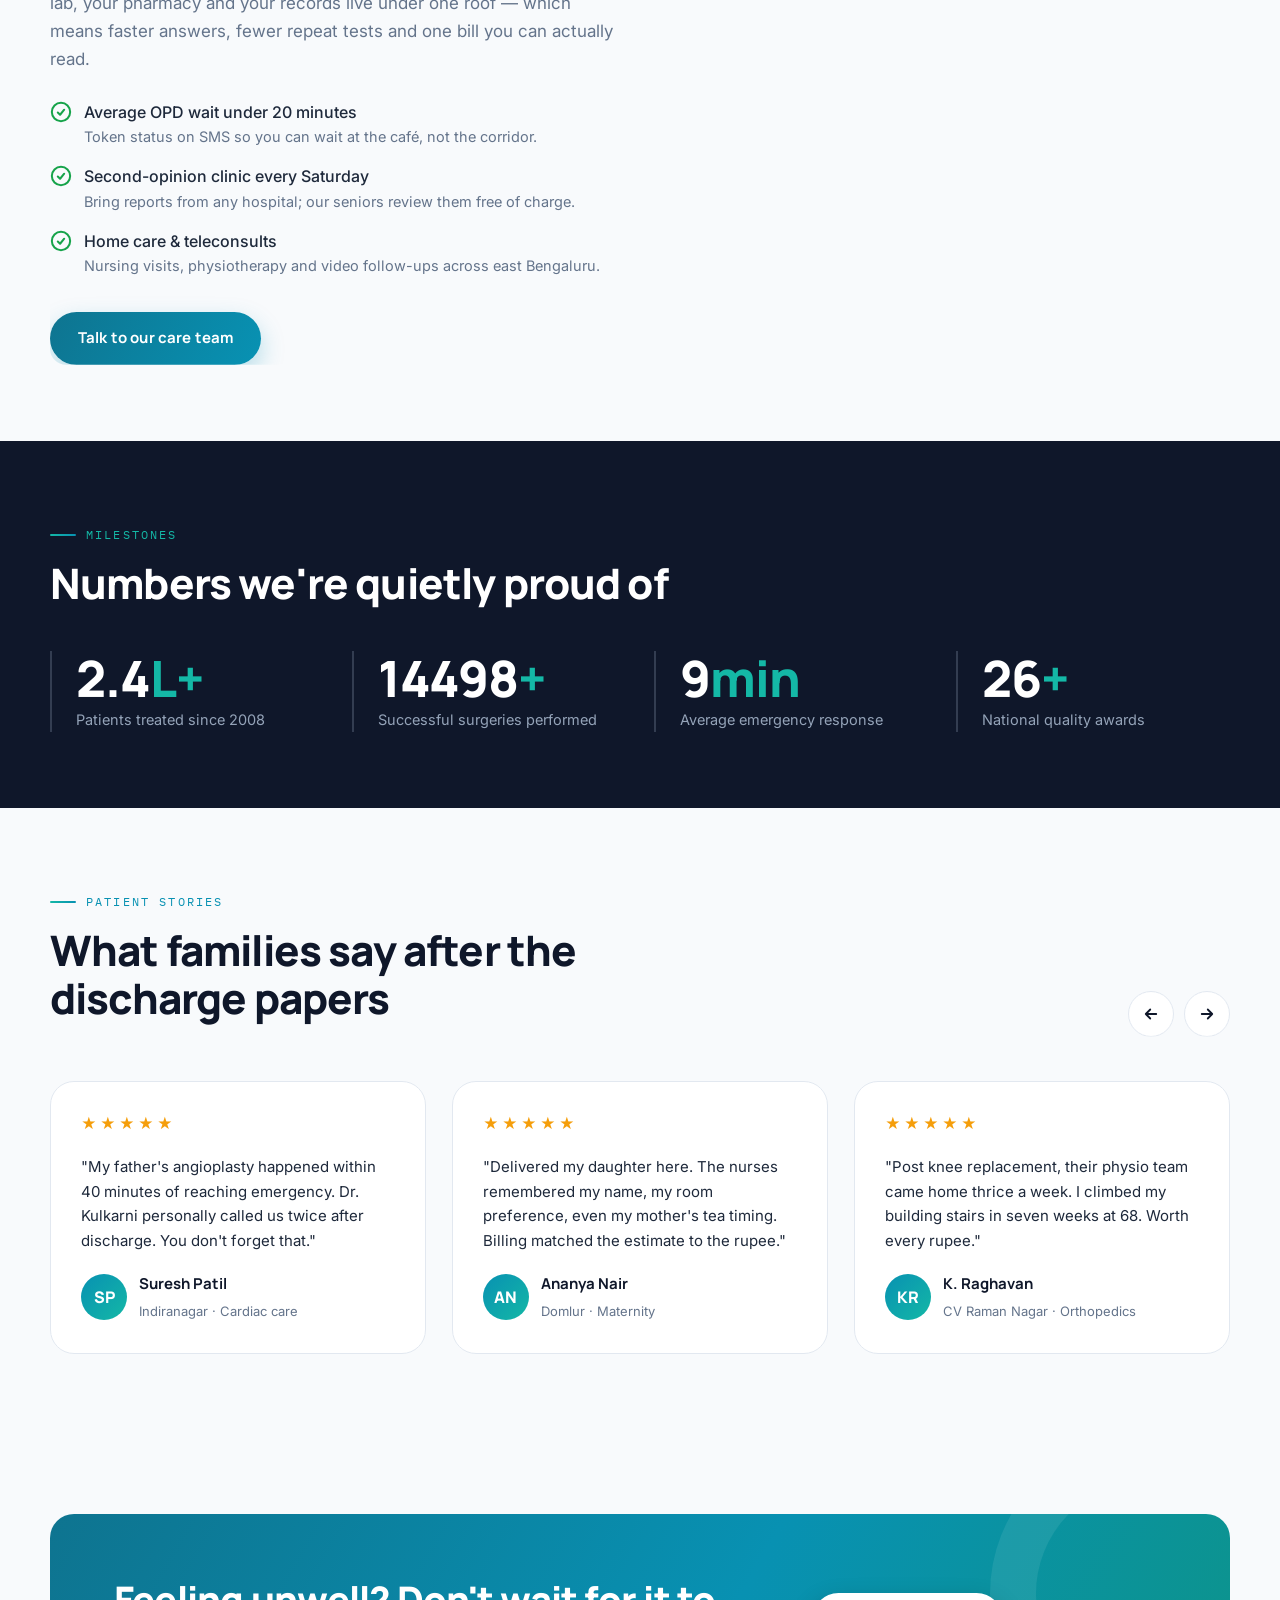
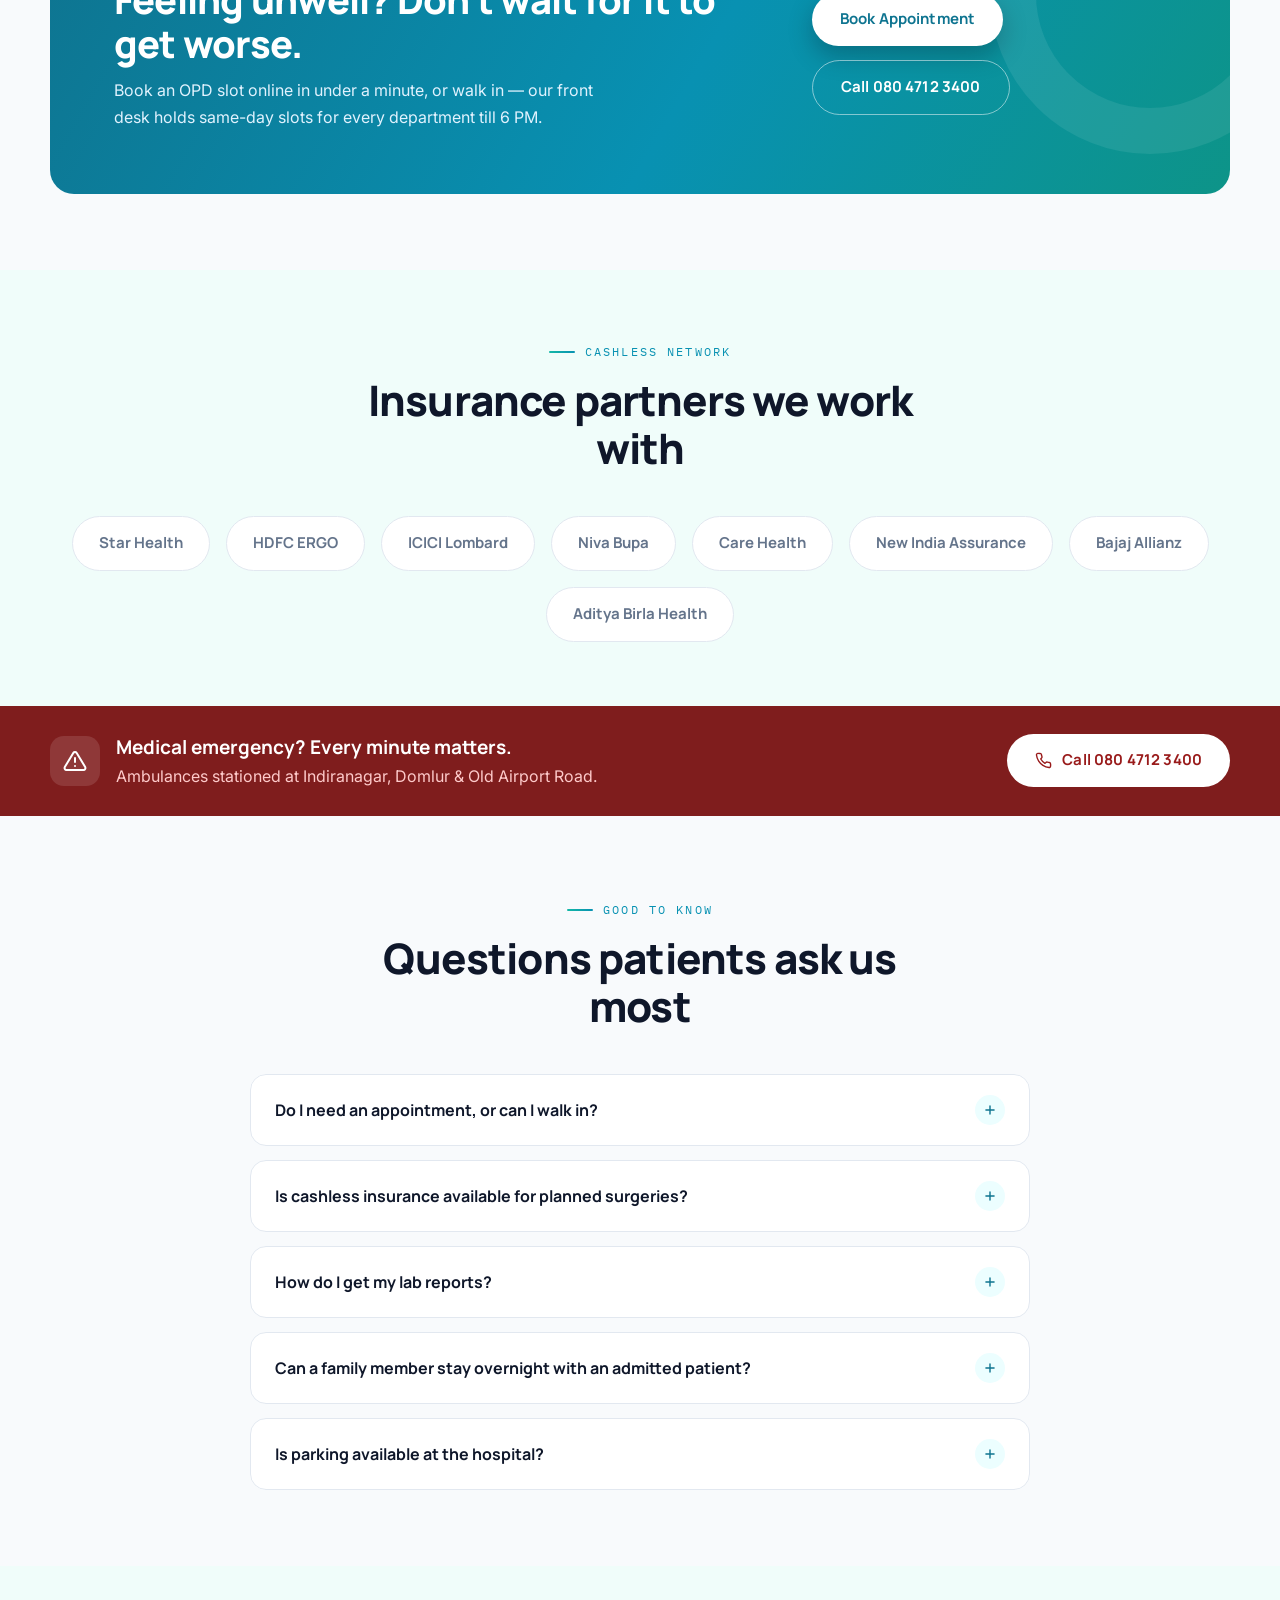
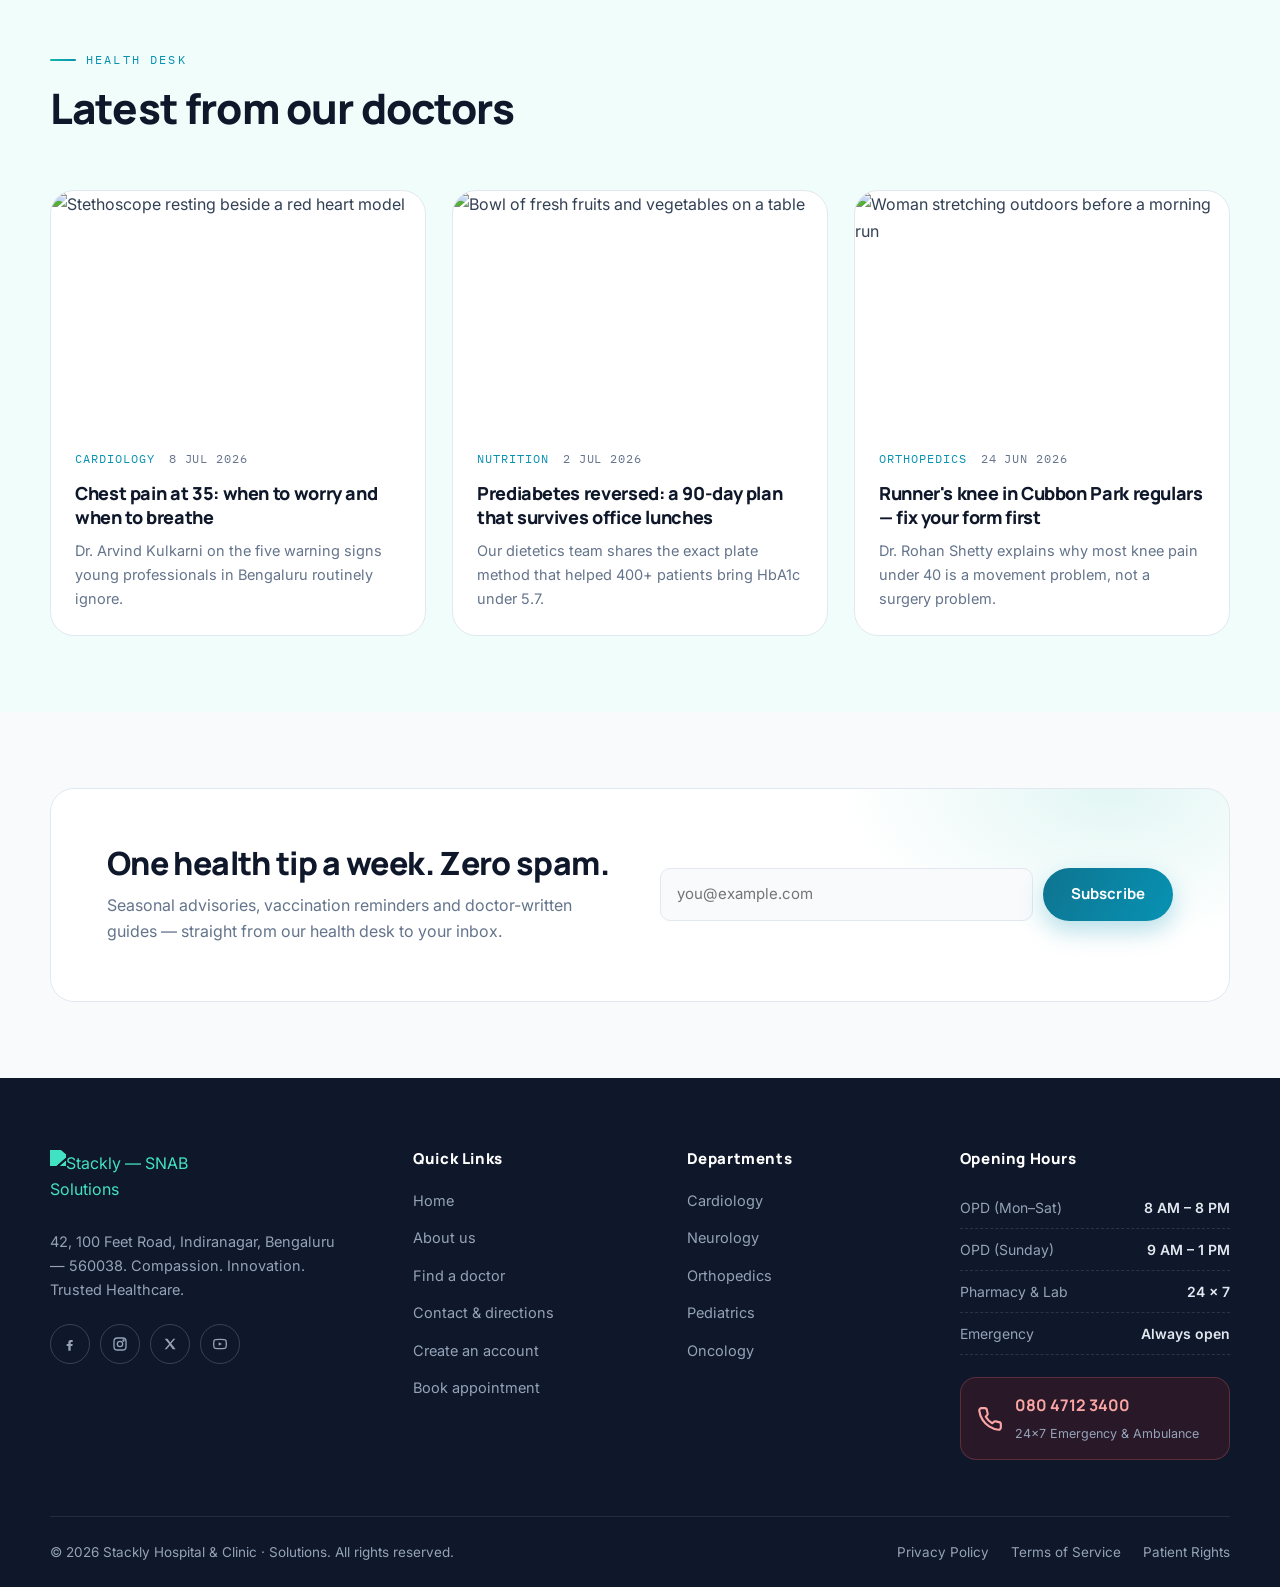
==== commit c69d34b9: "update" ====
--- a/index.html
+++ b/index.html
@@ -99,7 +99,7 @@
           <svg class="ico-sun" viewBox="0 0 24 24" fill="none" stroke="currentColor" stroke-width="2" stroke-linecap="round" aria-hidden="true"><circle cx="12" cy="12" r="4"/><path d="M12 2v2m0 16v2M4.9 4.9l1.4 1.4m11.4 11.4 1.4 1.4M2 12h2m16 0h2M4.9 19.1l1.4-1.4M17.7 6.3l1.4-1.4"/></svg>
           <svg class="ico-moon" viewBox="0 0 24 24" fill="none" stroke="currentColor" stroke-width="2" stroke-linecap="round" stroke-linejoin="round" aria-hidden="true"><path d="M21 12.8A9 9 0 1 1 11.2 3 7 7 0 0 0 21 12.8Z"/></svg>
         </button>
-        <a class="btn btn--ghost btn--sm nav-cta" href="signup.html">Sign Up</a>
+        
         <a class="btn btn--primary btn--sm nav-cta" href="login.html" data-open-appointment>Sign in</a>
         <button class="hamburger" type="button" aria-label="Open menu" aria-expanded="false">
           <span></span><span></span><span></span>
@@ -115,7 +115,7 @@
     <a href="departments.html">Departments</a>
     <a href="doctors.html">Doctors</a>
     <a href="contact.html">Contact</a>
-    <a href="signup.html">Sign Up</a>
+   
     <a class="btn btn--primary" href="login.html" data-open-appointment>Sign in </a>
   </div>
 
@@ -150,12 +150,7 @@
               Book Appointment
               <svg viewBox="0 0 24 24" fill="none" stroke="currentColor" stroke-width="2.2" stroke-linecap="round" stroke-linejoin="round" width="17" height="17" aria-hidden="true"><path d="M5 12h14m-6-6 6 6-6 6"/></svg>
             </a>
-            <button class="btn btn--video" type="button">
-              <span class="play" aria-hidden="true">
-                <svg viewBox="0 0 24 24" fill="currentColor" width="16" height="16"><path d="M8 5.5v13l11-6.5-11-6.5Z"/></svg>
-              </span>
-              Watch hospital tour
-            </button>
+            
           </div>
 
           <div class="hero-emergency" data-reveal>
@@ -473,7 +468,7 @@
         </div>
 
         <div data-reveal="mask">
-          <img src="https://wsrv.nl/?url=https://images.unsplash.com/photo-1666214280557-f1b5022eb634&w=760&h=640&fit=cover&output=webp&q=72"
+          <img src="https://wsrv.nl/?url=https://images.unsplash.com/photo-1579684385127-1ef15d508118&w=760&h=640&fit=cover&output=webp&q=72"
                alt="Doctor explaining a treatment plan to a patient and her daughter"
                width="760" height="640" loading="lazy" style="border-radius:24px; box-shadow:var(--shadow-md);">
         </div>
@@ -555,8 +550,8 @@
             <p>Book an OPD slot online in under a minute, or walk in — our front desk holds same-day slots for every department till 6 PM.</p>
           </div>
           <div class="actions">
-            <a class="btn btn--light" href="#" data-open-appointment>Book Appointment</a>
-            <a class="btn btn--ghost" href="tel:+918047123400" style="border-color:rgba(255,255,255,.5); color:#fff; background:transparent;">Call 080 4712 3400</a>
+            <a class="btn btn--light" href="404.html" data-open-appointment>Book Appointment</a>
+            <a class="btn btn--ghost" href="404.html" style="border-color:rgba(255,255,255,.5); color:#fff; background:transparent;">Call 080 4712 3400</a>
           </div>
         </div>
       </div>
@@ -594,7 +589,7 @@
             Ambulances stationed at Indiranagar, Domlur &amp; Old Airport Road.
           </div>
         </div>
-        <a class="btn" href="tel:+918047123400">
+        <a class="btn" href="404.html">
           <svg viewBox="0 0 24 24" fill="none" stroke="currentColor" stroke-width="2" stroke-linecap="round" stroke-linejoin="round" width="17" height="17" aria-hidden="true"><path d="M22 16.9v3a2 2 0 0 1-2.2 2 19.8 19.8 0 0 1-8.6-3.1 19.5 19.5 0 0 1-6-6A19.8 19.8 0 0 1 2.1 4.2 2 2 0 0 1 4.1 2h3a2 2 0 0 1 2 1.7c.1 1 .4 2 .7 2.8a2 2 0 0 1-.5 2.1L8.1 9.9a16 16 0 0 0 6 6l1.3-1.2a2 2 0 0 1 2.1-.5c.9.3 1.9.6 2.8.7a2 2 0 0 1 1.7 2Z"/></svg>
           Call 080 4712 3400
         </a>
@@ -774,7 +769,7 @@
       </div>
 
       <div class="bottom">
-        <span>© 2026 Stackly Hospital &amp; Clinic · A SNAB Solutions brand. All rights reserved.</span>
+        <span>© 2026 Stackly Hospital &amp; Clinic · Solutions. All rights reserved.</span>
         <nav aria-label="Legal">
           <a href="404.html">Privacy Policy</a>
           <a href="404.html">Terms of Service</a>
--- a/css/style.css
+++ b/css/style.css
@@ -1649,7 +1649,9 @@
   cursor: zoom-in;
 }
 .gallery-grid figure:nth-child(1) { grid-column: span 2; grid-row: span 2; }
-.gallery-grid figure:nth-child(4) { grid-row: span 2; }
+.gallery-grid figure:nth-child(3) { grid-row: span 2; }
+.gallery-grid figure:nth-child(5),
+.gallery-grid figure:nth-child(6) { grid-column: span 2; }
 .gallery-grid img { width: 100%; height: 100%; object-fit: cover; transition: transform .6s var(--ease-out); }
 .gallery-grid figure:hover img { transform: scale(1.06); }
 .gallery-grid figcaption {
@@ -1876,4 +1878,118 @@
   background-size: 200% 100%;
   animation: shimmer 1.4s infinite;
   border-radius: var(--radius-sm);
+}
+/* ==========================================================================
+   ADDITIONS — photo page-heros (inner pages) + stitched OSM map (contact)
+   ========================================================================== */
+
+/* ---------- Full-image hero for every page except home --------------------
+   Set per page via an inline CSS variable:
+   <section class="page-hero page-hero--photo" style="--hero-img:url('…')">
+   -------------------------------------------------------------------------- */
+.page-hero--photo {
+  padding: calc(var(--header-h) + 96px) 0 88px;
+  background:
+    linear-gradient(112deg, rgba(4, 33, 29, .86) 8%, rgba(4, 33, 29, .55) 55%, rgba(4, 33, 29, .35)),
+    var(--hero-img) center 38% / cover no-repeat;
+}
+.page-hero--photo .container { max-width: var(--container, 1180px); }
+.page-hero--photo h1 {
+  color: #fff;
+  max-width: 680px;
+}
+.page-hero--photo > .container > p {
+  color: #CDEDE8;
+  max-width: 620px;
+}
+.page-hero--photo .crumbs { color: #8ECFC6; }
+.page-hero--photo .crumbs a { color: #C9EAE5; }
+.page-hero--photo .crumbs a:hover { color: #fff; }
+.page-hero--photo .page-hero__facts span {
+  background: rgba(255, 255, 255, .12);
+  border-color: rgba(255, 255, 255, .28);
+  color: #E8FFFB;
+  backdrop-filter: blur(6px);
+}
+html[data-theme="dark"] .page-hero--photo {
+  background:
+    linear-gradient(112deg, rgba(2, 20, 18, .9) 8%, rgba(2, 20, 18, .6) 55%, rgba(2, 20, 18, .42)),
+    var(--hero-img) center 38% / cover no-repeat;
+}
+
+/* ---------- Real map — OpenStreetMap tiles stitched in a 4×3 grid ---------
+   Tiles proxied through wsrv.nl as WebP. Pin sits at the hospital's exact
+   position inside the stitched area (z16, Indiranagar).
+   -------------------------------------------------------------------------- */
+.osm-map {
+  position: relative;
+  border-radius: var(--radius-lg);
+  overflow: hidden;
+  border: 1px solid var(--border);
+  box-shadow: var(--shadow-sm);
+}
+.osm-map__tiles {
+  display: grid;
+  grid-template-columns: repeat(4, 1fr);
+  line-height: 0;
+}
+.osm-map__tiles img {
+  display: block;
+  width: 100%;
+  height: auto;
+}
+html[data-theme="dark"] .osm-map__tiles { filter: brightness(.82) contrast(1.06) saturate(.9); }
+
+.osm-map__pin {
+  position: absolute;
+  left: 40.7%;
+  top: 47.7%;
+  transform: translate(-50%, -92%);
+  color: var(--primary);
+  filter: drop-shadow(0 4px 8px rgba(4, 33, 29, .4));
+}
+.osm-map__pin svg { width: 46px; height: 46px; animation: floaty 3.5s ease-in-out infinite; }
+
+.osm-map__label {
+  position: absolute;
+  left: 16px;
+  bottom: 16px;
+  background: var(--white);
+  border: 1px solid var(--border);
+  border-radius: 14px;
+  padding: 12px 16px;
+  box-shadow: var(--shadow-md);
+  max-width: min(340px, calc(100% - 32px));
+}
+.osm-map__label b { display: block; font-family: var(--font-head); font-size: 15px; color: var(--dark); }
+.osm-map__label small { font-size: 12.5px; color: var(--muted); }
+
+.osm-map__cta { position: absolute; top: 16px; right: 16px; }
+
+.osm-map__attrib {
+  position: absolute;
+  right: 8px;
+  bottom: 8px;
+  font-size: 10.5px;
+  color: #334155;
+  background: rgba(255, 255, 255, .85);
+  padding: 2px 8px;
+  border-radius: 6px;
+}
+.osm-map__attrib:hover { color: var(--primary); }
+
+/* Gallery captions can't rely on hover on touch screens */
+@media (hover: none) {
+  .gallery-grid figcaption { opacity: 1; }
+}
+
+/* Photo hero + map on smaller screens */
+@media (max-width: 920px) {
+  .page-hero--photo { padding: calc(var(--header-h) + 72px) 0 64px; }
+}
+@media (max-width: 560px) {
+  .page-hero--photo { padding: calc(var(--header-h) + 56px) 0 52px; }
+  .osm-map__cta { top: 12px; right: 12px; }
+  .osm-map__label { left: 10px; bottom: 10px; padding: 10px 12px; }
+  .osm-map__pin svg { width: 36px; height: 36px; }
 }
--- a/css/responsive.css
+++ b/css/responsive.css
@@ -61,7 +61,8 @@
 
   .gallery-grid { grid-template-columns: repeat(2, 1fr); grid-auto-rows: 180px; }
   .gallery-grid figure:nth-child(1) { grid-column: span 2; }
-  .gallery-grid figure:nth-child(4) { grid-row: span 1; }
+  .gallery-grid figure:nth-child(5),
+  .gallery-grid figure:nth-child(6) { grid-column: span 2; }
 
   /* Timeline flattens to a single left rail */
   .timeline::before { left: 8px; }
@@ -143,7 +144,7 @@
   .float-card--rating { bottom: 70px; }
 
   .gallery-grid { grid-template-columns: 1fr; grid-auto-rows: 210px; }
-  .gallery-grid figure:nth-child(1) { grid-column: span 1; grid-row: span 1; }
+  .gallery-grid figure:nth-child(n) { grid-column: span 1; grid-row: span 1; }
 
   .counters { grid-template-columns: 1fr; }
   .counter { padding-left: 18px; }
@@ -230,6 +231,9 @@
   .topbar { padding: 0 16px; gap: 12px; }
   .topbar__burger { display: grid; flex: none; }
 
+  /* Tall dialogs scroll inside the card instead of under the keyboard */
+  .modal__card { max-height: 92dvh; overflow-y: auto; }
+
   /* Let the search shrink instead of pushing icons off-screen */
   .topbar__search { max-width: none; min-width: 0; flex: 1 1 120px; }
   .topbar__search input { min-width: 0; }
